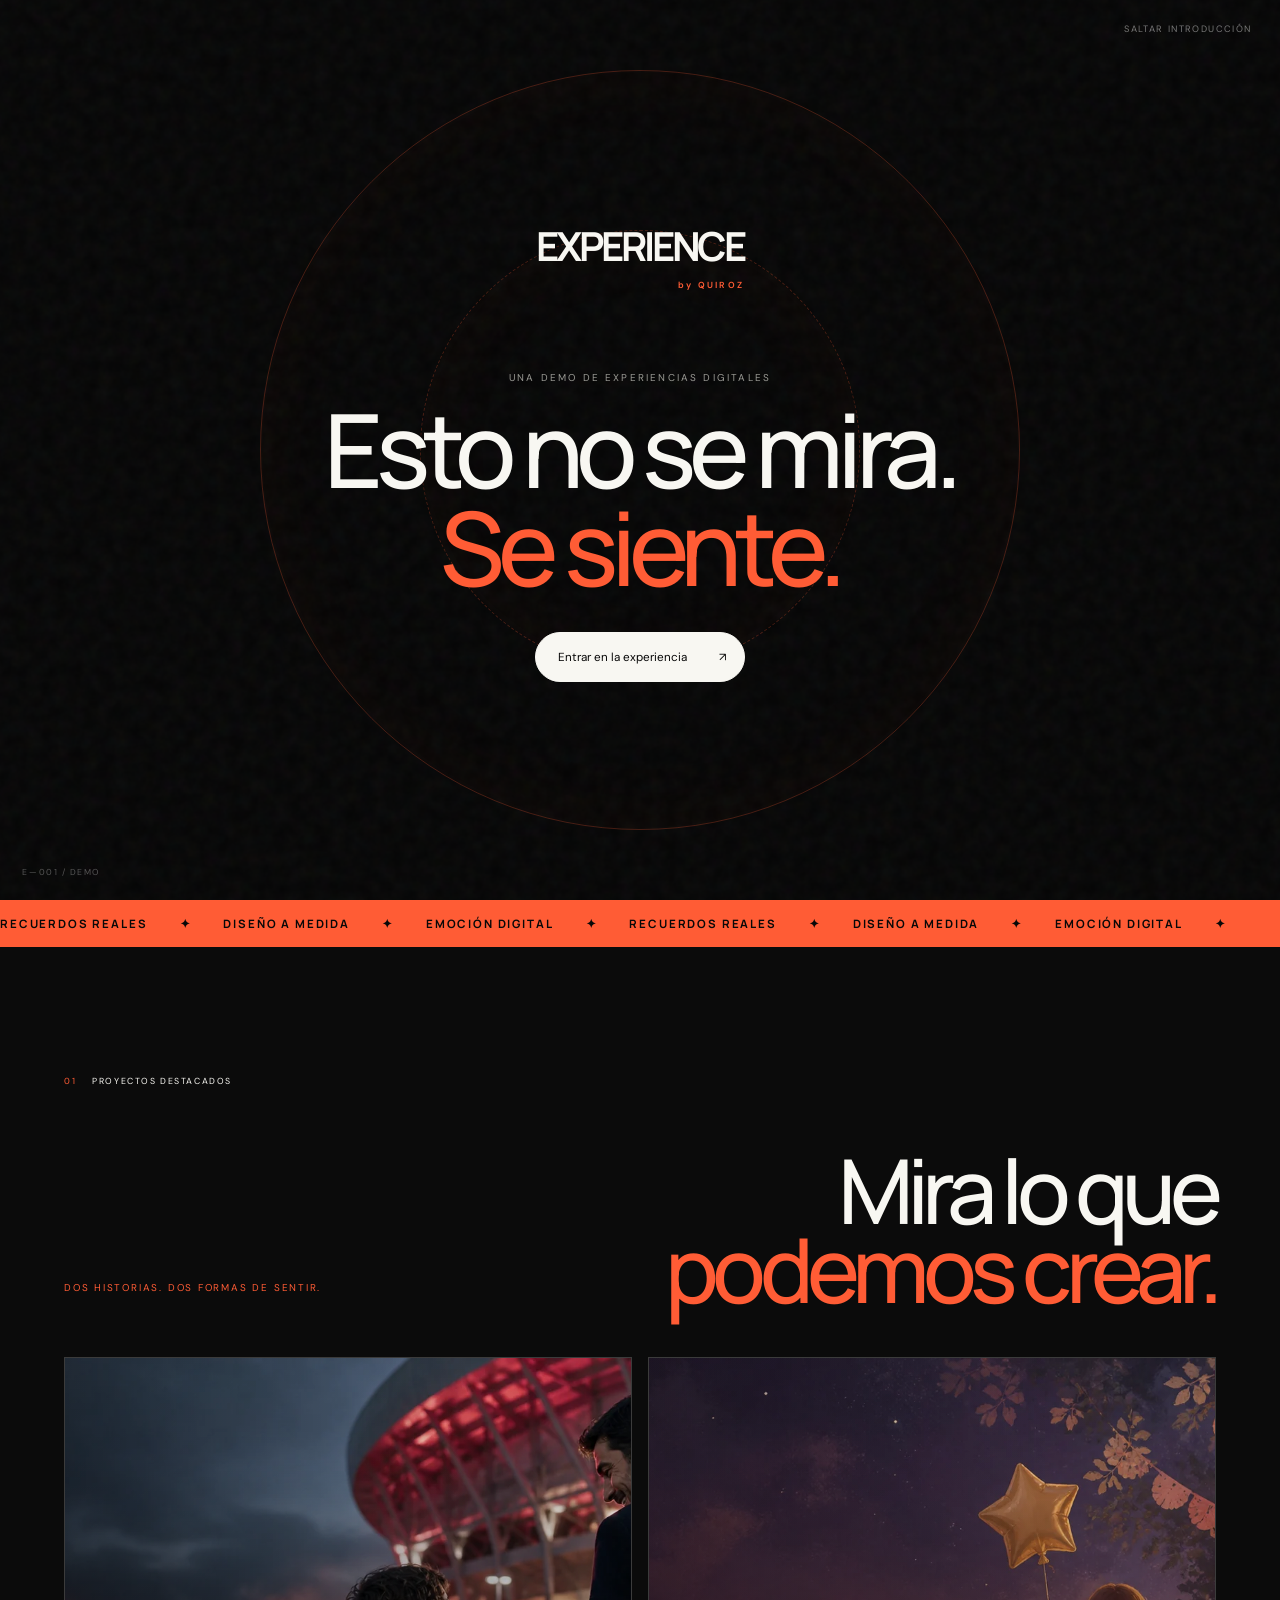
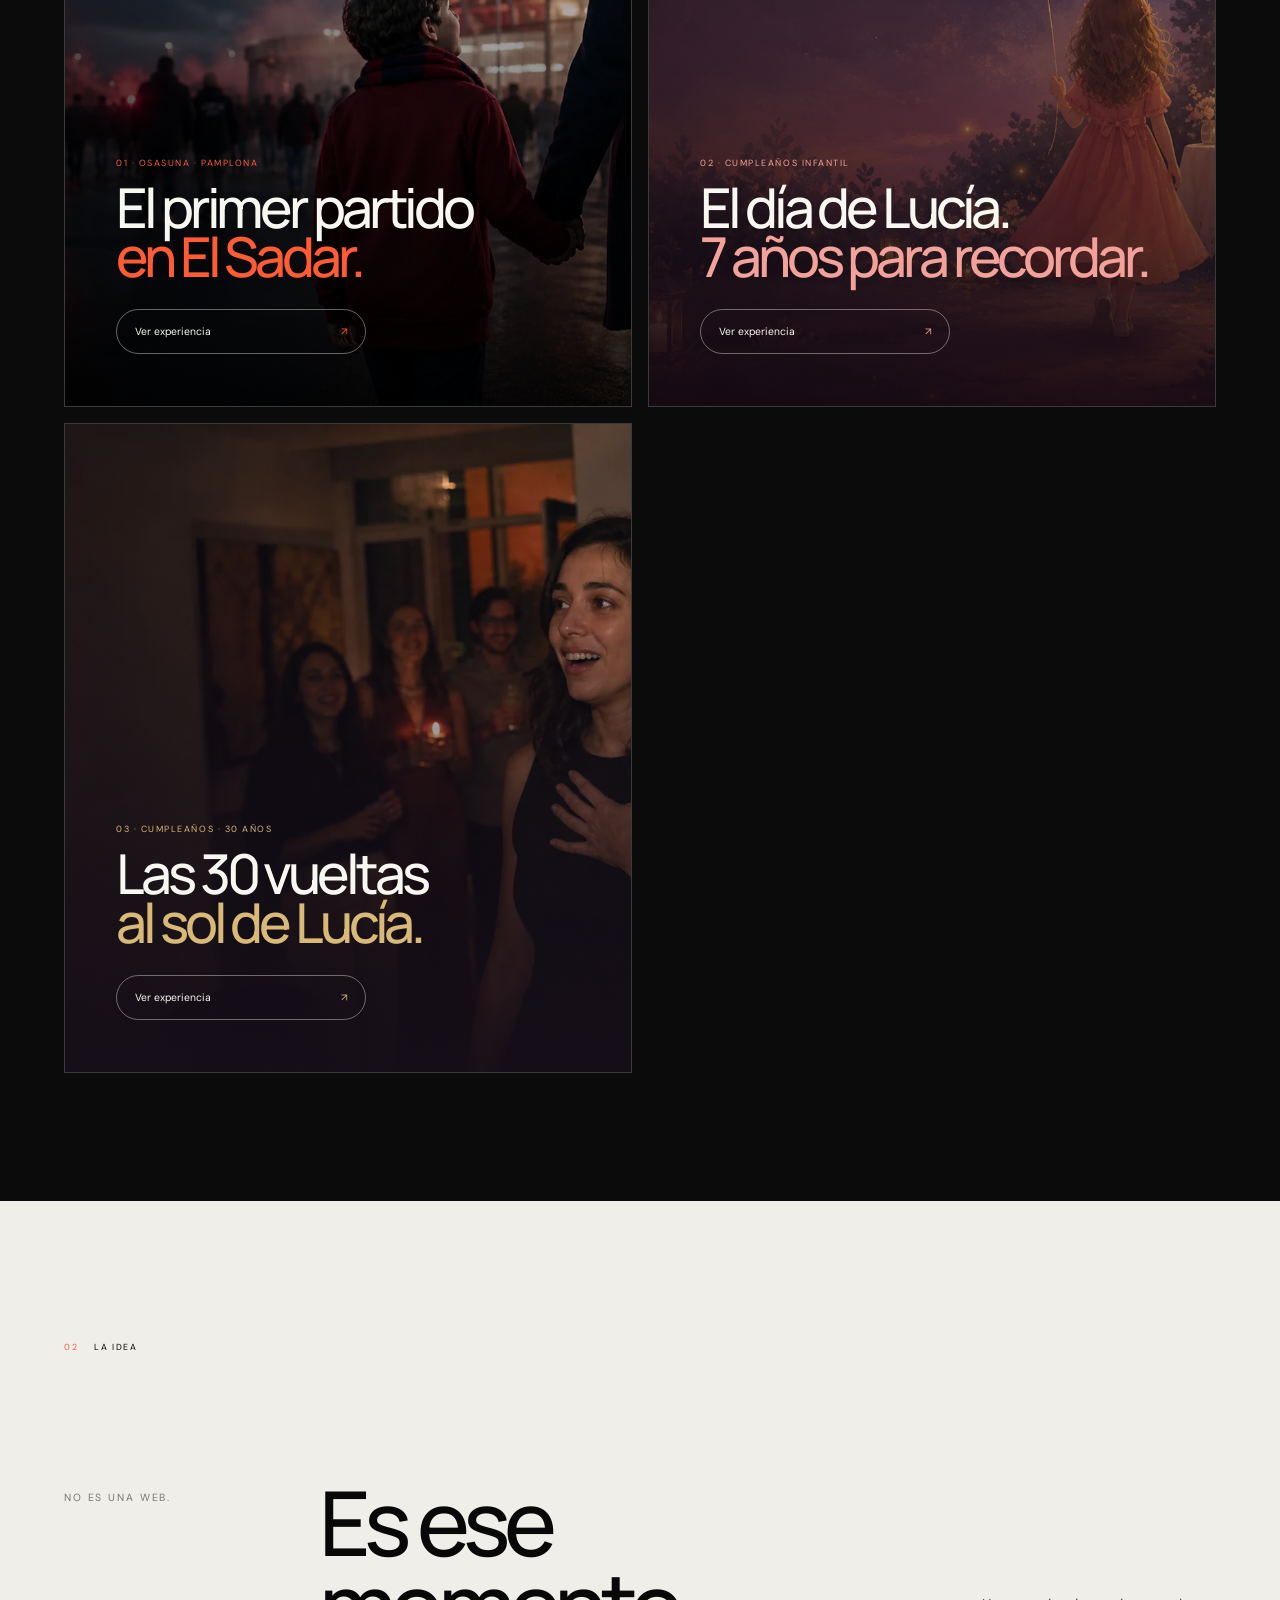
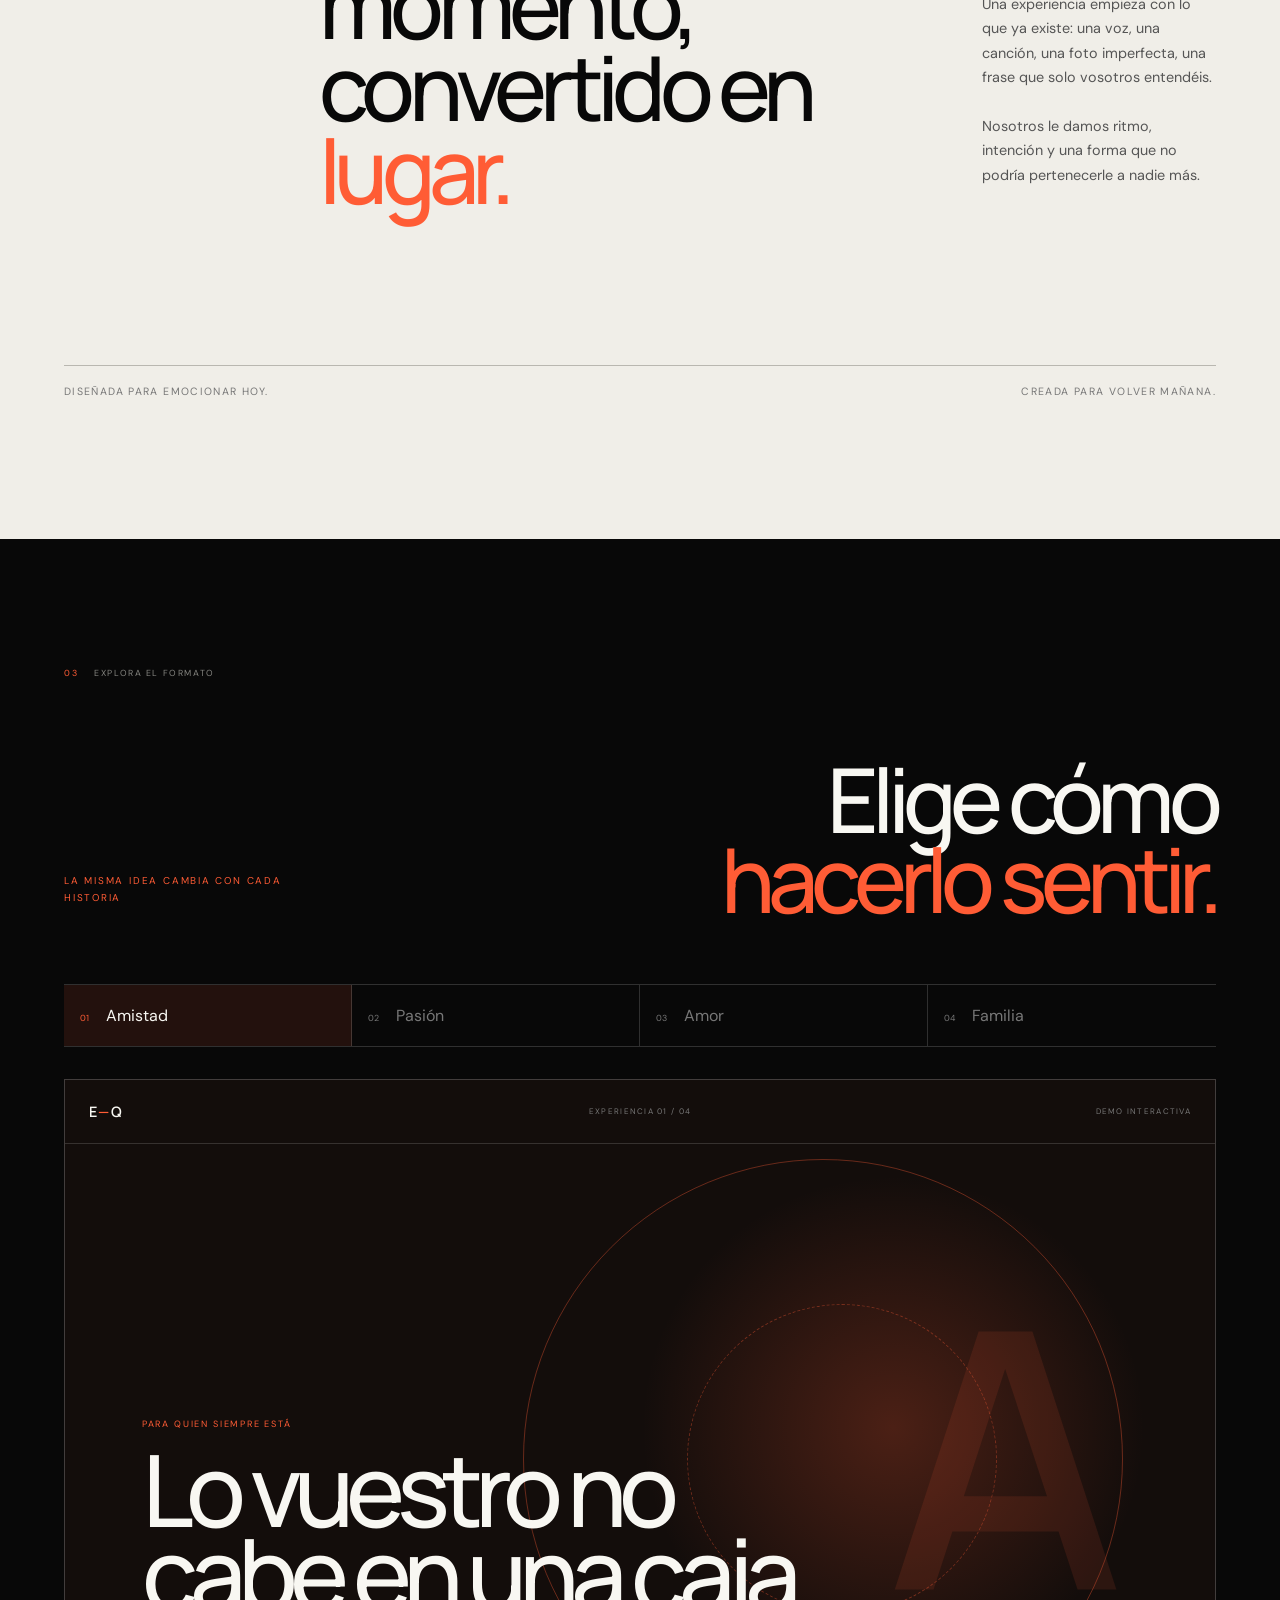
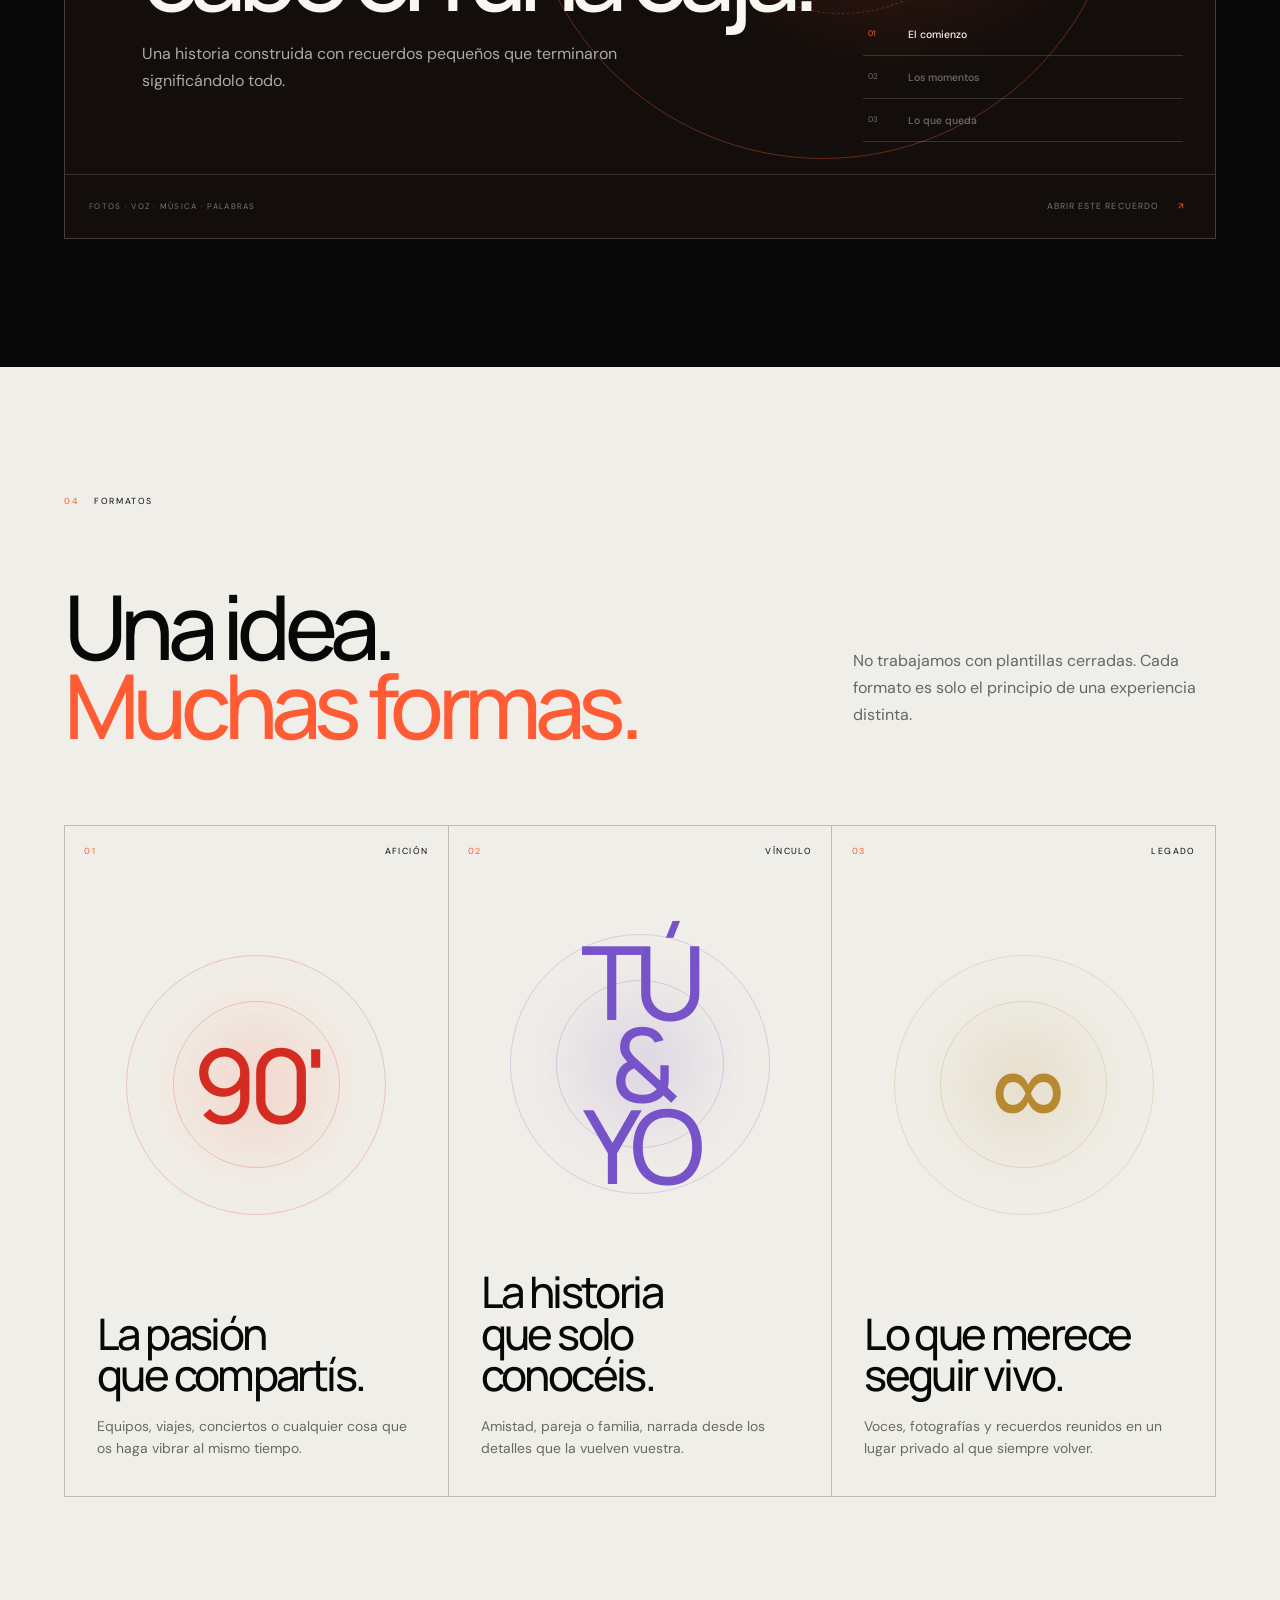
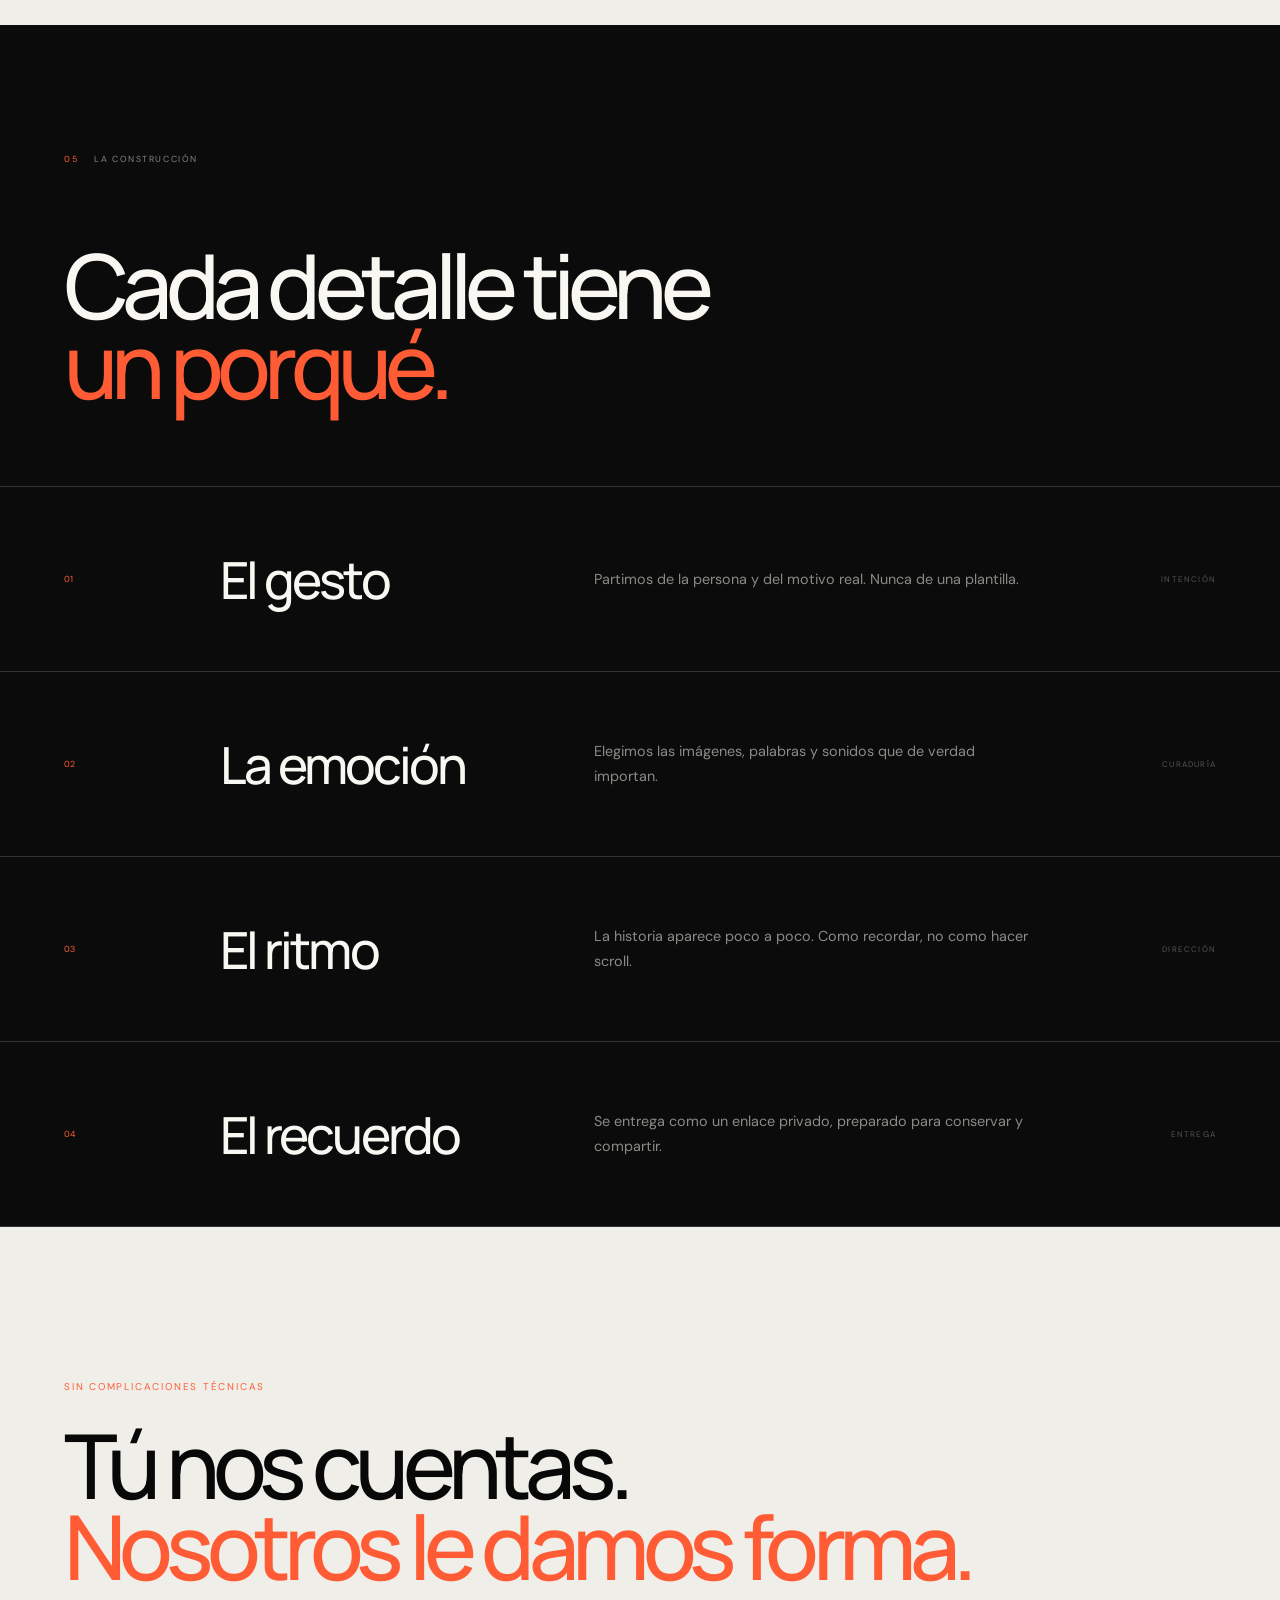
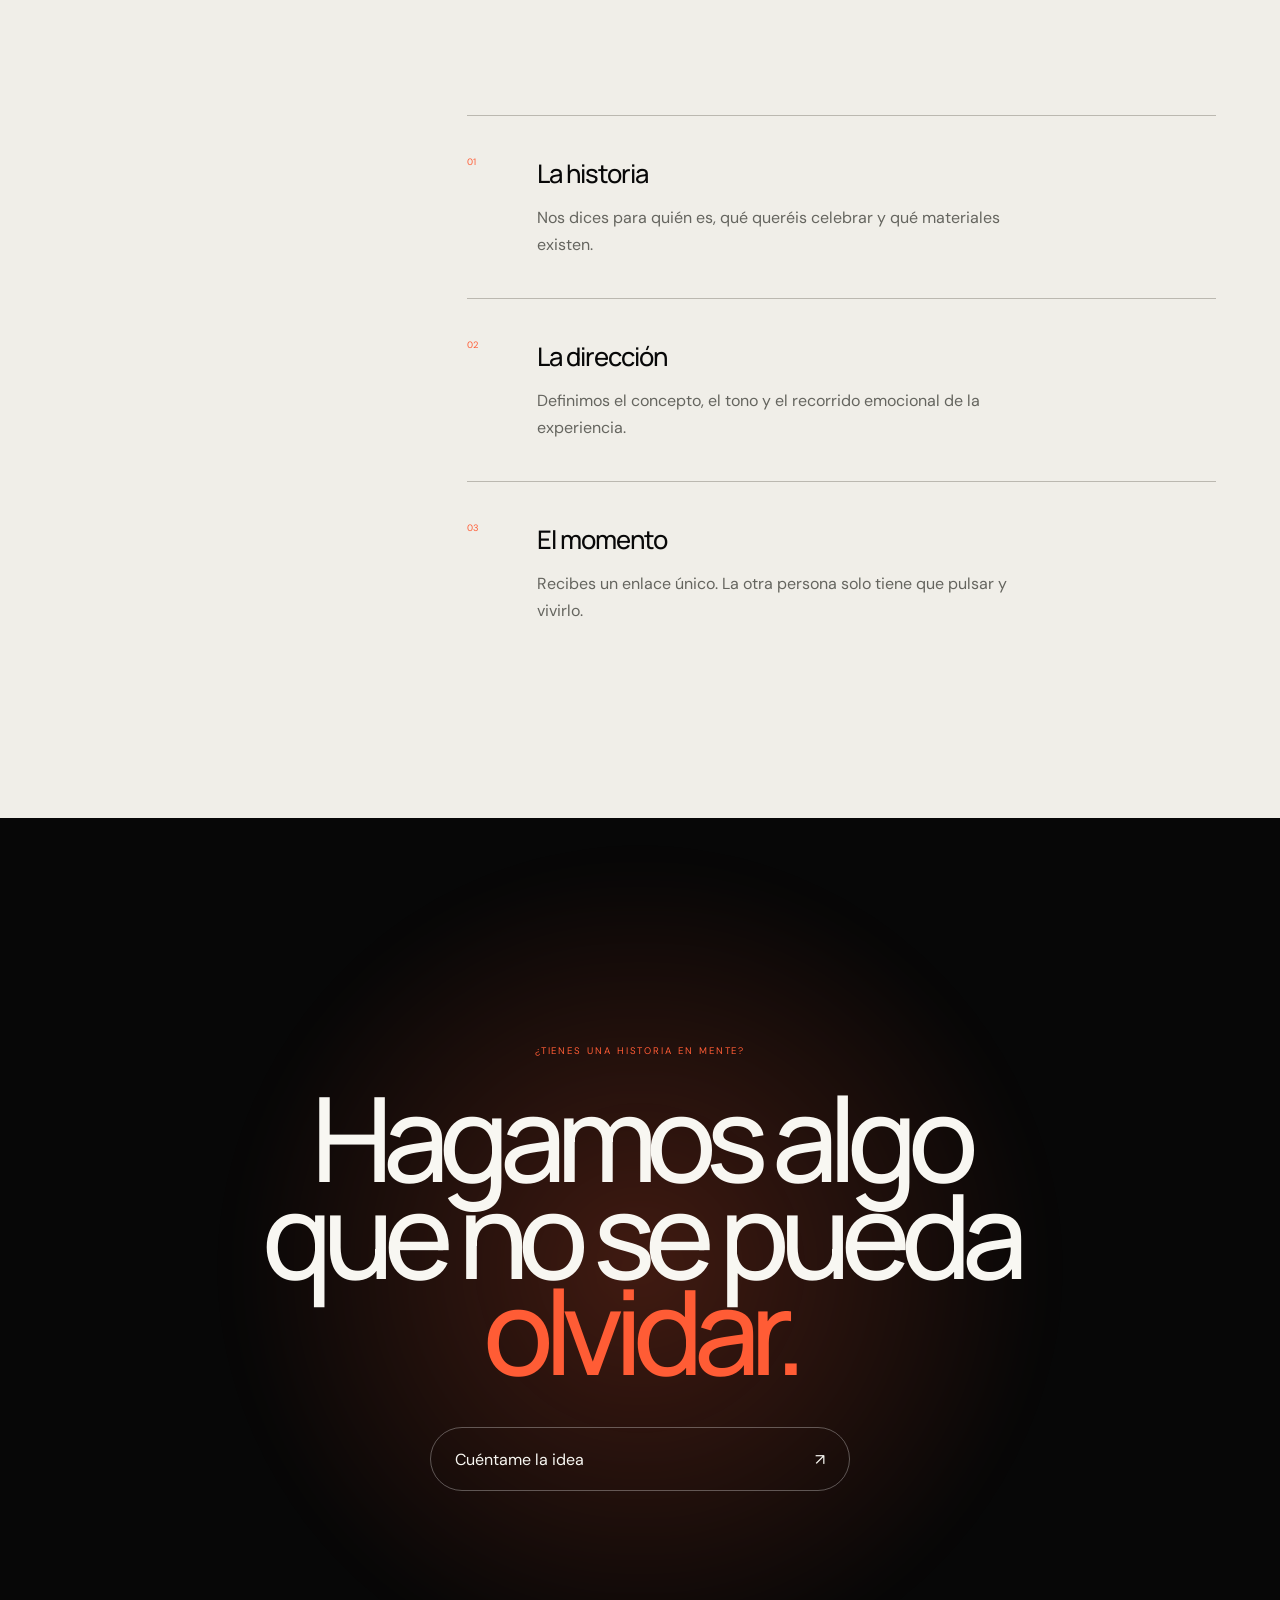
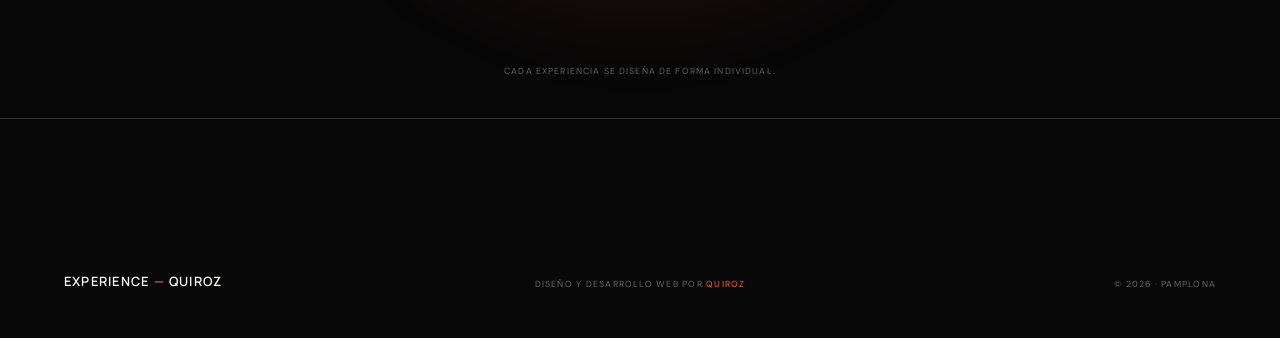
==== index.html @ 16eaaa27 "feat: destaca las experiencias de Osasuna y cumpleaños" ====
<!doctype html>
<html lang="es">
  <head>
    <meta charset="UTF-8" />
    <meta name="viewport" content="width=device-width, initial-scale=1.0" />
    <meta name="theme-color" content="#080808" />
    <meta
      name="description"
      content="EXPERIENCE by QUIROZ — experiencias digitales a medida para convertir recuerdos, vínculos y pasiones en algo que se vive."
    />
    <meta name="robots" content="noindex, nofollow" />
    <title>EXPERIENCE — QUIROZ</title>
    <link
      rel="icon"
      href="data:image/svg+xml,%3Csvg xmlns='http://www.w3.org/2000/svg' viewBox='0 0 64 64'%3E%3Crect width='64' height='64' rx='16' fill='%23080808'/%3E%3Cpath d='M17 18h31v8H26v7h18v8H26v7h22v8H17z' fill='%23ff5c35'/%3E%3C/svg%3E"
    />
    <link rel="stylesheet" href="./styles.css" />
  </head>
  <body class="intro-open">
    <a class="skip-link" href="#contenido">Saltar al contenido</a>

    <div class="intro" id="intro" aria-labelledby="intro-title">
      <div class="intro__noise" aria-hidden="true"></div>
      <div class="intro__orbit intro__orbit--one" aria-hidden="true"></div>
      <div class="intro__orbit intro__orbit--two" aria-hidden="true"></div>
      <div class="intro__content">
        <p class="wordmark" aria-label="Experience por Quiroz">
          <span>EXPERIENCE</span><small>by QUIROZ</small>
        </p>
        <p class="intro__eyebrow">Una demo de experiencias digitales</p>
        <h1 id="intro-title">Esto no se mira.<br /><em>Se siente.</em></h1>
        <button class="pill-button pill-button--light" id="enterExperience" type="button">
          <span>Entrar en la experiencia</span>
          <span aria-hidden="true">↗</span>
        </button>
      </div>
      <button class="intro__skip" id="skipIntro" type="button">Saltar introducción</button>
      <span class="intro__index" aria-hidden="true">E—001 / DEMO</span>
    </div>

    <header class="site-header" id="siteHeader">
      <a class="brand" href="#inicio" aria-label="EXPERIENCE — inicio">
        <span>EXPERIENCE</span><small>QUIROZ</small>
      </a>
      <nav class="desktop-nav" aria-label="Navegación principal">
        <a href="#proyectos">Proyectos</a>
        <a href="#concepto">La idea</a>
        <a href="#contacto">Contacto</a>
      </nav>
      <a class="header-cta" href="#contacto">Crear una experiencia <span aria-hidden="true">↗</span></a>
      <button class="menu-toggle" id="menuToggle" type="button" aria-expanded="false" aria-controls="mobileNav">
        <span></span><span></span><span class="sr-only">Abrir menú</span>
      </button>
      <nav class="mobile-nav" id="mobileNav" aria-label="Navegación móvil" hidden>
        <a href="#proyectos">Proyectos</a>
        <a href="#concepto">La idea</a>
        <a href="#formatos">Formatos</a>
        <a href="#contacto">Crear una experiencia</a>
      </nav>
    </header>

    <main id="contenido">
      <section class="hero" id="inicio" aria-labelledby="hero-title">
        <div class="hero__grain" aria-hidden="true"></div>
        <div class="hero__halo" aria-hidden="true"></div>
        <div class="hero__copy">
          <p class="kicker reveal">Experiencias digitales a medida · 2026</p>
          <h2 id="hero-title" class="reveal">
            Hay regalos<br />que se abren.<br /><em>Y otros que se viven.</em>
          </h2>
          <p class="hero__summary reveal">
            Convertimos fotos, palabras, música y momentos reales en un lugar digital creado para una sola persona.
          </p>
          <div class="hero__actions reveal">
            <a class="pill-button" href="#proyectos"><span>Ver proyectos</span><span aria-hidden="true">↓</span></a>
            <span class="hero__note">Una historia.<br />Una persona.<br />Una experiencia.</span>
          </div>
        </div>

        <div class="memory-object" aria-label="Representación abstracta de un recuerdo digital">
          <div class="memory-object__ring memory-object__ring--outer"></div>
          <div class="memory-object__ring memory-object__ring--middle"></div>
          <button class="memory-object__core" id="pulseButton" type="button" aria-pressed="false">
            <span class="memory-object__initial">E</span>
            <span class="memory-object__action">Activar latido</span>
          </button>
          <span class="memory-object__label memory-object__label--top">MEMORIA / 01</span>
          <span class="memory-object__label memory-object__label--bottom">HECHO PARA SENTIR</span>
        </div>

        <a class="scroll-cue" href="#proyectos"><span>Ver proyectos</span><i aria-hidden="true"></i></a>
      </section>

      <div class="ticker" aria-hidden="true">
        <div class="ticker__track">
          <span>RECUERDOS REALES</span><i>✦</i><span>DISEÑO A MEDIDA</span><i>✦</i><span>EMOCIÓN DIGITAL</span><i>✦</i>
          <span>RECUERDOS REALES</span><i>✦</i><span>DISEÑO A MEDIDA</span><i>✦</i><span>EMOCIÓN DIGITAL</span><i>✦</i>
        </div>
      </div>

      <section class="featured-projects" id="proyectos" aria-labelledby="featured-title">
        <div class="section-index reveal"><span>01</span><span>PROYECTOS DESTACADOS</span></div>
        <div class="featured-projects__heading">
          <p class="kicker reveal">Dos historias. Dos formas de sentir.</p>
          <h2 id="featured-title" class="reveal">Mira lo que<br /><em>podemos crear.</em></h2>
        </div>
        <div class="featured-projects__grid">
          <article class="featured-project featured-project--osasuna reveal">
            <img src="./assets/osasuna-demo/hero-stadium.webp" alt="Escena ficticia de una llegada a El Sadar" width="1717" height="916" loading="lazy" />
            <div class="featured-project__shade" aria-hidden="true"></div>
            <div class="featured-project__copy"><span>01 · OSASUNA · PAMPLONA</span><h3>El primer partido<br /><em>en El Sadar.</em></h3><a href="./experiencia-osasuna.html"><span>Ver experiencia</span><i aria-hidden="true">↗</i></a></div>
          </article>
          <article class="featured-project featured-project--birthday reveal">
            <img src="./assets/cumple-infantil/lucia-garden.webp" alt="Lucía, personaje ficticio, entrando en su celebración infantil" width="1600" height="900" loading="lazy" />
            <div class="featured-project__shade" aria-hidden="true"></div>
            <div class="featured-project__copy"><span>02 · CUMPLEAÑOS INFANTIL</span><h3>El día de Lucía.<br /><em>7 años para recordar.</em></h3><a href="./experiencia-cumpleanos-infantil.html"><span>Ver experiencia</span><i aria-hidden="true">↗</i></a></div>
          </article>
          <article class="featured-project featured-project--birthday-30 reveal">
            <img src="./assets/cumple-demo/hero-surprise.webp" alt="Lucía, personaje ficticio, descubriendo su fiesta sorpresa de 30 cumpleaños" width="1804" height="872" loading="lazy" />
            <div class="featured-project__shade" aria-hidden="true"></div>
            <div class="featured-project__copy"><span>03 · CUMPLEAÑOS · 30 AÑOS</span><h3>Las 30 vueltas<br /><em>al sol de Lucía.</em></h3><a href="./experiencia-cumpleanos.html"><span>Ver experiencia</span><i aria-hidden="true">↗</i></a></div>
          </article>
        </div>
      </section>

      <section class="manifesto" id="concepto" aria-labelledby="manifesto-title">
        <div class="section-index reveal"><span>02</span><span>LA IDEA</span></div>
        <div class="manifesto__content">
          <p class="manifesto__lead reveal">NO ES UNA WEB.</p>
          <h2 id="manifesto-title" class="reveal">Es ese momento,<br />convertido en <em>lugar.</em></h2>
          <div class="manifesto__aside reveal">
            <p>
              Una experiencia empieza con lo que ya existe: una voz, una canción, una foto imperfecta, una frase que solo vosotros entendéis.
            </p>
            <p>Nosotros le damos ritmo, intención y una forma que no podría pertenecerle a nadie más.</p>
          </div>
        </div>
        <div class="manifesto__statement reveal">
          <span>Diseñada para emocionar hoy.</span>
          <span>Creada para volver mañana.</span>
        </div>
      </section>

      <section class="demo-section" id="demo" aria-labelledby="demo-title">
        <div class="section-index section-index--light reveal"><span>03</span><span>EXPLORA EL FORMATO</span></div>
        <div class="demo-section__heading">
          <p class="kicker reveal">La misma idea cambia con cada historia</p>
          <h2 id="demo-title" class="reveal">Elige cómo<br /><em>hacerlo sentir.</em></h2>
        </div>

        <div class="experience-switcher reveal" role="group" aria-label="Elegir tipo de experiencia">
          <button class="switcher-button is-active" type="button" data-preset="amistad" aria-pressed="true">
            <span>01</span> Amistad
          </button>
          <button class="switcher-button" type="button" data-preset="pasion" aria-pressed="false">
            <span>02</span> Pasión
          </button>
          <button class="switcher-button" type="button" data-preset="amor" aria-pressed="false">
            <span>03</span> Amor
          </button>
          <button class="switcher-button" type="button" data-preset="familia" aria-pressed="false">
            <span>04</span> Familia
          </button>
        </div>

        <div class="experience-stage reveal" id="experienceStage" data-theme="amistad">
          <div class="experience-stage__chrome">
            <span class="stage-logo">E<span>—</span>Q</span>
            <span id="stageCounter">EXPERIENCIA 01 / 04</span>
            <span>DEMO INTERACTIVA</span>
          </div>
          <div class="experience-stage__visual">
            <div class="stage-orbit stage-orbit--one" aria-hidden="true"></div>
            <div class="stage-orbit stage-orbit--two" aria-hidden="true"></div>
            <div class="stage-symbol" id="stageSymbol" aria-hidden="true">A</div>
            <div class="stage-copy">
              <span id="stageEyebrow">PARA QUIEN SIEMPRE ESTÁ</span>
              <h3 id="stageTitle">Lo vuestro no<br />cabe en una caja.</h3>
              <p id="stageText">Una historia construida con recuerdos pequeños que terminaron significándolo todo.</p>
            </div>
            <div class="stage-chapters" aria-label="Capítulos de la experiencia de ejemplo">
              <button type="button" class="chapter-button is-active" data-chapter="0" aria-pressed="true">
                <span>01</span><b id="chapterOne">El comienzo</b>
              </button>
              <button type="button" class="chapter-button" data-chapter="1" aria-pressed="false">
                <span>02</span><b id="chapterTwo">Los momentos</b>
              </button>
              <button type="button" class="chapter-button" data-chapter="2" aria-pressed="false">
                <span>03</span><b id="chapterThree">Lo que queda</b>
              </button>
            </div>
          </div>
          <div class="experience-stage__footer">
            <span>FOTOS · VOZ · MÚSICA · PALABRAS</span>
            <button id="openMemory" type="button"><span id="memoryAction">Abrir este recuerdo</span> <i aria-hidden="true">↗</i></button>
          </div>
        </div>

      </section>

      <section class="formats" id="formatos" aria-labelledby="formats-title">
        <div class="section-index reveal"><span>04</span><span>FORMATOS</span></div>
        <div class="formats__heading">
          <h2 id="formats-title" class="reveal">Una idea.<br /><em>Muchas formas.</em></h2>
          <p class="reveal">No trabajamos con plantillas cerradas. Cada formato es solo el principio de una experiencia distinta.</p>
        </div>

        <div class="format-grid">
          <article class="format-card format-card--sport reveal">
            <div class="format-card__top"><span>01</span><span>AFICIÓN</span></div>
            <div class="format-card__art" aria-hidden="true"><b>90'</b><i></i></div>
            <div class="format-card__copy">
              <h3>La pasión<br />que compartís.</h3>
              <p>Equipos, viajes, conciertos o cualquier cosa que os haga vibrar al mismo tiempo.</p>
            </div>
          </article>

          <article class="format-card format-card--bond reveal">
            <div class="format-card__top"><span>02</span><span>VÍNCULO</span></div>
            <div class="format-card__art" aria-hidden="true"><b>TÚ<br />&amp;<br />YO</b><i></i></div>
            <div class="format-card__copy">
              <h3>La historia<br />que solo conocéis.</h3>
              <p>Amistad, pareja o familia, narrada desde los detalles que la vuelven vuestra.</p>
            </div>
          </article>

          <article class="format-card format-card--legacy reveal">
            <div class="format-card__top"><span>03</span><span>LEGADO</span></div>
            <div class="format-card__art" aria-hidden="true"><b>∞</b><i></i></div>
            <div class="format-card__copy">
              <h3>Lo que merece<br />seguir vivo.</h3>
              <p>Voces, fotografías y recuerdos reunidos en un lugar privado al que siempre volver.</p>
            </div>
          </article>
        </div>
      </section>

      <section class="ingredients" aria-labelledby="ingredients-title">
        <div class="ingredients__intro">
          <div class="section-index section-index--light reveal"><span>05</span><span>LA CONSTRUCCIÓN</span></div>
          <h2 id="ingredients-title" class="reveal">Cada detalle tiene<br /><em>un porqué.</em></h2>
        </div>
        <div class="ingredient-list">
          <article class="ingredient reveal">
            <span>01</span><h3>El gesto</h3><p>Partimos de la persona y del motivo real. Nunca de una plantilla.</p><i>INTENCIÓN</i>
          </article>
          <article class="ingredient reveal">
            <span>02</span><h3>La emoción</h3><p>Elegimos las imágenes, palabras y sonidos que de verdad importan.</p><i>CURADURÍA</i>
          </article>
          <article class="ingredient reveal">
            <span>03</span><h3>El ritmo</h3><p>La historia aparece poco a poco. Como recordar, no como hacer scroll.</p><i>DIRECCIÓN</i>
          </article>
          <article class="ingredient reveal">
            <span>04</span><h3>El recuerdo</h3><p>Se entrega como un enlace privado, preparado para conservar y compartir.</p><i>ENTREGA</i>
          </article>
        </div>
      </section>

      <section class="process" aria-labelledby="process-title">
        <p class="kicker reveal">Sin complicaciones técnicas</p>
        <h2 id="process-title" class="reveal">Tú nos cuentas.<br /><em>Nosotros le damos forma.</em></h2>
        <ol class="process__steps">
          <li class="reveal"><span>01</span><div><h3>La historia</h3><p>Nos dices para quién es, qué queréis celebrar y qué materiales existen.</p></div></li>
          <li class="reveal"><span>02</span><div><h3>La dirección</h3><p>Definimos el concepto, el tono y el recorrido emocional de la experiencia.</p></div></li>
          <li class="reveal"><span>03</span><div><h3>El momento</h3><p>Recibes un enlace único. La otra persona solo tiene que pulsar y vivirlo.</p></div></li>
        </ol>
      </section>

      <section class="closing" id="contacto" aria-labelledby="closing-title">
        <div class="closing__light" aria-hidden="true"></div>
        <span class="closing__label reveal">¿TIENES UNA HISTORIA EN MENTE?</span>
        <h2 id="closing-title" class="reveal">Hagamos algo<br />que no se pueda<br /><em>olvidar.</em></h2>
        <a
          class="closing__cta reveal"
          href="https://www.instagram.com/bryans_quiroz/"
          target="_blank"
          rel="noreferrer"
        >
          <span>Cuéntame la idea</span><i aria-hidden="true">↗</i>
        </a>
        <p class="closing__footnote">Cada experiencia se diseña de forma individual.</p>
      </section>
    </main>

    <footer class="site-footer">
      <a class="footer-brand" href="#inicio">EXPERIENCE <span>—</span> QUIROZ</a>
      <p>
        Diseño y desarrollo web por
        <a href="https://www.instagram.com/bryans_quiroz/" target="_blank" rel="noreferrer">QUIROZ</a>
      </p>
      <span>© <span id="year">2026</span> · PAMPLONA</span>
    </footer>

    <div class="memory-modal" id="memoryModal" role="dialog" aria-modal="true" aria-labelledby="memoryModalTitle" hidden>
      <button class="memory-modal__close" id="closeMemory" type="button" aria-label="Cerrar recuerdo">×</button>
      <div class="memory-modal__content">
        <span>UN INSTANTE DE LA EXPERIENCIA</span>
        <p id="memoryModalSymbol" aria-hidden="true">A</p>
        <h2 id="memoryModalTitle">Aquí empieza<br />vuestro recuerdo.</h2>
        <p id="memoryModalText">Las historias importantes no necesitan ser perfectas. Solo necesitan ser verdad.</p>
        <button type="button" id="finishMemory">Volver a la demo</button>
      </div>
    </div>

    <script src="./app.js" defer></script>
  </body>
</html>
---- styles.css ----
@import url('https://fonts.googleapis.com/css2?family=DM+Sans:wght@400;500;600&family=Manrope:wght@400;500;600;700&display=swap');

:root {
  --ink: #080808;
  --ink-soft: #11110f;
  --paper: #f0eee8;
  --white: #f8f7f2;
  --muted: #9b9b95;
  --line: rgba(255, 255, 255, 0.16);
  --accent: #ff5c35;
  --accent-rgb: 255, 92, 53;
  --stage-ink: #130d0b;
  --display: 'Manrope', 'Arial Narrow', Arial, sans-serif;
  --body: 'DM Sans', Arial, sans-serif;
  --header-height: 76px;
}

* { box-sizing: border-box; }
html { scroll-behavior: smooth; background: var(--ink); }
body {
  margin: 0;
  background: var(--ink);
  color: var(--white);
  font-family: var(--body);
  overflow-x: hidden;
  -webkit-font-smoothing: antialiased;
}
body.intro-open, body.menu-open, body.modal-open { overflow: hidden; }
button, a { font: inherit; }
button { color: inherit; }
a { color: inherit; }
img, svg { display: block; max-width: 100%; }
::selection { background: var(--accent); color: #080808; }

.sr-only {
  position: absolute;
  width: 1px;
  height: 1px;
  padding: 0;
  margin: -1px;
  overflow: hidden;
  clip: rect(0, 0, 0, 0);
  white-space: nowrap;
  border: 0;
}
.skip-link {
  position: fixed;
  z-index: 1000;
  left: 1rem;
  top: -5rem;
  padding: 0.8rem 1rem;
  background: var(--white);
  color: var(--ink);
  text-decoration: none;
}
.skip-link:focus { top: 1rem; }

.intro {
  position: fixed;
  z-index: 500;
  inset: 0;
  display: grid;
  place-items: center;
  overflow: hidden;
  background: #050505;
  transition: opacity 0.8s ease, visibility 0.8s ease;
}
.intro[hidden] { display: none; }
.intro.is-leaving { opacity: 0; visibility: hidden; }
.intro__noise, .hero__grain {
  position: absolute;
  inset: -80%;
  pointer-events: none;
  opacity: 0.055;
  background-image: url("data:image/svg+xml,%3Csvg viewBox='0 0 180 180' xmlns='http://www.w3.org/2000/svg'%3E%3Cfilter id='n'%3E%3CfeTurbulence type='fractalNoise' baseFrequency='.9' numOctaves='3' stitchTiles='stitch'/%3E%3C/filter%3E%3Crect width='100%25' height='100%25' filter='url(%23n)' opacity='.9'/%3E%3C/svg%3E");
  animation: grain 0.22s steps(2) infinite;
}
.intro__orbit {
  position: absolute;
  width: min(82vw, 760px);
  aspect-ratio: 1;
  border-radius: 50%;
  border: 1px solid rgba(var(--accent-rgb), 0.25);
  box-shadow: inset 0 0 90px rgba(var(--accent-rgb), 0.04);
}
.intro__orbit--one { animation: introOrbit 9s linear infinite; }
.intro__orbit--two { width: min(48vw, 440px); border-style: dashed; animation: introOrbit 14s linear reverse infinite; }
.intro__content { position: relative; z-index: 2; width: min(88%, 900px); text-align: center; }
.wordmark { margin: 0 0 clamp(4rem, 9vh, 7rem); display: inline-flex; flex-direction: column; align-items: flex-end; line-height: 0.85; }
.wordmark span { font: 700 clamp(1.5rem, 4vw, 2.5rem) var(--display); letter-spacing: -0.08em; }
.wordmark small { margin-top: 0.55rem; color: var(--accent); font-size: 0.55rem; font-weight: 600; letter-spacing: 0.25em; }
.intro__eyebrow { margin: 0 0 1rem; color: var(--muted); font-size: 0.62rem; letter-spacing: 0.22em; text-transform: uppercase; }
.intro h1 { margin: 0 0 2.2rem; font: 500 clamp(2.8rem, 8vw, 7.5rem)/0.96 var(--display); letter-spacing: -0.07em; }
.intro h1 em { color: var(--accent); font-style: normal; }
.intro__skip { position: absolute; top: 1.4rem; right: 1.4rem; border: 0; background: transparent; color: #777; font-size: 0.58rem; letter-spacing: 0.15em; text-transform: uppercase; cursor: pointer; }
.intro__index { position: absolute; left: 1.4rem; bottom: 1.4rem; color: #555; font-size: 0.54rem; letter-spacing: 0.18em; }

.pill-button {
  display: inline-flex;
  min-width: 210px;
  align-items: center;
  justify-content: space-between;
  gap: 2rem;
  padding: 1rem 1.15rem 1rem 1.4rem;
  border: 1px solid var(--line);
  border-radius: 999px;
  background: rgba(255, 255, 255, 0.04);
  color: var(--white);
  font-size: 0.73rem;
  text-decoration: none;
  cursor: pointer;
  backdrop-filter: blur(12px);
  transition: border-color 0.3s ease, background 0.3s ease, transform 0.3s ease;
}
.pill-button:hover { transform: translateY(-3px); border-color: var(--accent); background: rgba(var(--accent-rgb), 0.09); }
.pill-button--light { background: var(--white); color: var(--ink); border-color: var(--white); }
.pill-button--light:hover { background: var(--accent); border-color: var(--accent); }

.site-header {
  position: fixed;
  z-index: 100;
  top: 0;
  left: 0;
  right: 0;
  height: var(--header-height);
  display: grid;
  grid-template-columns: 1fr auto 1fr;
  align-items: center;
  padding: 0 4vw;
  border-bottom: 1px solid transparent;
  transition: background 0.4s ease, border-color 0.4s ease, transform 0.4s ease;
}
.site-header.is-scrolled { background: rgba(8, 8, 8, 0.76); border-color: var(--line); backdrop-filter: blur(18px); }
.brand { justify-self: start; display: flex; align-items: flex-end; gap: 0.5rem; text-decoration: none; }
.brand span { font: 700 1rem var(--display); letter-spacing: -0.06em; }
.brand small { color: var(--accent); font-size: 0.45rem; letter-spacing: 0.18em; }
.desktop-nav { display: flex; gap: 2.4rem; }
.desktop-nav a, .header-cta { position: relative; font-size: 0.66rem; text-decoration: none; }
.desktop-nav a { color: #bababa; }
.desktop-nav a::after { content: ''; position: absolute; left: 0; right: 100%; bottom: -0.45rem; height: 1px; background: var(--accent); transition: right 0.25s; }
.desktop-nav a:hover::after { right: 0; }
.header-cta { justify-self: end; display: flex; gap: 1.5rem; }
.header-cta span { color: var(--accent); }
.menu-toggle, .mobile-nav { display: none; }

.hero {
  position: relative;
  min-height: 100svh;
  display: grid;
  grid-template-columns: minmax(0, 1.1fr) minmax(360px, 0.9fr);
  align-items: center;
  padding: calc(var(--header-height) + 5rem) 5vw 5rem;
  overflow: hidden;
  background:
    radial-gradient(circle at 80% 50%, rgba(var(--accent-rgb), 0.12), transparent 27%),
    linear-gradient(145deg, #080808 40%, #11100f 100%);
}
.hero__grain { inset: -50%; }
.hero__halo { position: absolute; width: 55vw; height: 55vw; right: -23vw; top: -20vw; border: 1px solid rgba(255,255,255,.06); border-radius: 50%; }
.hero__copy { position: relative; z-index: 2; padding-top: 3vh; }
.kicker { margin: 0 0 2rem; color: var(--accent); font-size: 0.62rem; letter-spacing: 0.18em; text-transform: uppercase; }
.hero h2 { max-width: 970px; margin: 0; font: 500 clamp(3.7rem, 7.3vw, 8.4rem)/0.86 var(--display); letter-spacing: -0.075em; }
.hero h2 em, .manifesto h2 em, .demo-section h2 em, .formats h2 em, .ingredients h2 em, .process h2 em, .closing h2 em { color: var(--accent); font-style: normal; }
.hero__summary { max-width: 520px; margin: 2.5rem 0 0; color: #b8b8b3; font-size: clamp(0.95rem, 1.25vw, 1.15rem); line-height: 1.7; }
.hero__actions { display: flex; align-items: center; gap: 2.5rem; margin-top: 3rem; }
.hero__note { color: #777; font-size: 0.57rem; line-height: 1.6; letter-spacing: 0.12em; text-transform: uppercase; }
.memory-object { position: relative; justify-self: end; width: min(38vw, 520px); aspect-ratio: 1; display: grid; place-items: center; }
.memory-object::before { content: ''; position: absolute; width: 60%; aspect-ratio: 1; border-radius: 50%; background: rgba(var(--accent-rgb), .08); filter: blur(45px); animation: breathe 5s ease-in-out infinite; }
.memory-object__ring { position: absolute; border: 1px solid rgba(255,255,255,.14); border-radius: 50%; }
.memory-object__ring--outer { inset: 0; border-style: dashed; animation: orbit 30s linear infinite; }
.memory-object__ring--middle { inset: 16%; border-color: rgba(var(--accent-rgb), .45); animation: orbit 20s linear reverse infinite; }
.memory-object__core { position: relative; width: 45%; aspect-ratio: 1; display: grid; place-items: center; border: 1px solid rgba(255,255,255,.24); border-radius: 50%; background: radial-gradient(circle at 35% 28%, rgba(255,255,255,.14), rgba(var(--accent-rgb),.28) 32%, #080808 76%); box-shadow: 0 0 90px rgba(var(--accent-rgb), .22); cursor: pointer; transition: transform .4s ease, box-shadow .4s ease; }
.memory-object__core:hover { transform: scale(1.04); box-shadow: 0 0 120px rgba(var(--accent-rgb), .38); }
.memory-object__core.is-playing { animation: heartbeat 1.25s ease infinite; }
.memory-object__initial { font: 500 clamp(4rem, 8vw, 7rem)/1 var(--display); letter-spacing: -.1em; }
.memory-object__action { position: absolute; bottom: 13%; font-size: .5rem; letter-spacing: .15em; text-transform: uppercase; }
.memory-object__label { position: absolute; color: #6c6c68; font-size: .48rem; letter-spacing: .18em; }
.memory-object__label--top { top: 10%; right: 4%; }
.memory-object__label--bottom { left: 2%; bottom: 16%; }
.scroll-cue { position: absolute; left: 5vw; bottom: 2rem; display: flex; align-items: center; gap: 1rem; color: #777; font-size: .55rem; letter-spacing: .18em; text-decoration: none; text-transform: uppercase; }
.scroll-cue i { display: block; width: 52px; height: 1px; background: linear-gradient(90deg,var(--accent),transparent); }

.ticker { overflow: hidden; padding: 1rem 0; background: var(--accent); color: var(--ink); }
.ticker__track { width: max-content; display: flex; align-items: center; gap: 2rem; animation: ticker 22s linear infinite; font: 700 .72rem var(--display); letter-spacing: .16em; }
.ticker__track i { font-style: normal; }

.manifesto { position: relative; padding: clamp(6rem, 11vw, 11rem) 5vw; background: var(--paper); color: var(--ink); }
.section-index { display: flex; gap: 1rem; font-size: .55rem; letter-spacing: .18em; }
.section-index span:first-child { color: var(--accent); }
.section-index--light { color: #858580; }
.manifesto__content { margin-top: clamp(5rem, 10vw, 10rem); display: grid; grid-template-columns: 1fr 3fr 1.15fr; align-items: end; gap: 4vw; }
.manifesto__lead { align-self: start; margin: .6rem 0 0; color: #777; font-size: .65rem; letter-spacing: .18em; }
.manifesto h2 { margin: 0; font: 500 clamp(3.5rem, 7vw, 7.4rem)/.92 var(--display); letter-spacing: -.075em; }
.manifesto__aside { padding-bottom: .6rem; color: #555; font-size: .9rem; line-height: 1.7; }
.manifesto__aside p + p { margin-top: 1.5rem; }
.manifesto__statement { margin-top: clamp(7rem, 12vw, 13rem); padding-top: 1.2rem; border-top: 1px solid #b9b7b0; display: flex; justify-content: space-between; color: #777; font-size: .66rem; letter-spacing: .13em; text-transform: uppercase; }

.demo-section { padding: clamp(6rem, 10vw, 10rem) 5vw; background: var(--ink); }
.demo-section__heading { margin: 5rem 0 4rem; display: flex; align-items: end; justify-content: space-between; gap: 3rem; }
.demo-section__heading .kicker { margin: 0 0 .8rem; max-width: 230px; line-height: 1.7; }
.demo-section h2 { margin: 0; font: 500 clamp(3.6rem, 7vw, 7.8rem)/.9 var(--display); letter-spacing: -.075em; text-align: right; }
.experience-switcher { display: grid; grid-template-columns: repeat(4, 1fr); border-top: 1px solid var(--line); border-bottom: 1px solid var(--line); margin-bottom: 2rem; }
.switcher-button { padding: 1.25rem 1rem; border: 0; border-right: 1px solid var(--line); background: transparent; color: #777; cursor: pointer; text-align: left; transition: color .25s, background .25s; }
.switcher-button:last-child { border-right: 0; }
.switcher-button span { margin-right: .8rem; font-size: .55rem; }
.switcher-button:hover, .switcher-button.is-active { color: var(--white); background: rgba(var(--accent-rgb), .11); }
.switcher-button.is-active span { color: var(--accent); }
.experience-stage { --local-accent: var(--accent); overflow: hidden; min-height: 760px; border: 1px solid rgba(255,255,255,.2); background: var(--stage-ink); transition: background .6s ease; }
.experience-stage__chrome, .experience-stage__footer { display: grid; grid-template-columns: repeat(3, 1fr); align-items: center; min-height: 64px; padding: 0 1.5rem; font-size: .5rem; letter-spacing: .16em; color: #777; }
.experience-stage__chrome { border-bottom: 1px solid rgba(255,255,255,.15); }
.experience-stage__chrome span:nth-child(2) { text-align: center; }
.experience-stage__chrome span:last-child { text-align: right; }
.stage-logo { color: var(--white); font: 600 .9rem var(--display); }
.stage-logo span { color: var(--accent); }
.experience-stage__visual { position: relative; min-height: 630px; display: flex; flex-direction: column; justify-content: flex-end; padding: 5rem clamp(1.5rem, 6vw, 6rem); overflow: hidden; background: radial-gradient(circle at 72% 45%, rgba(var(--accent-rgb),.24), transparent 28%); }
.stage-orbit { position: absolute; right: 8%; top: 50%; width: min(48vw, 600px); aspect-ratio: 1; border: 1px solid rgba(var(--accent-rgb),.36); border-radius: 50%; transform: translateY(-50%); transition: border-color .5s; }
.stage-orbit--one { animation: orbit 30s linear infinite; }
.stage-orbit--two { right: 19%; width: min(25vw, 310px); border-style: dashed; animation: orbit 20s linear reverse infinite; }
.stage-symbol { position: absolute; right: 12%; top: 49%; transform: translateY(-50%); font: 600 clamp(12rem, 28vw, 30rem)/.7 var(--display); letter-spacing: -.13em; color: rgba(var(--accent-rgb), .11); user-select: none; transition: color .6s, opacity .3s, transform .5s; }
.stage-copy { position: relative; z-index: 2; max-width: 790px; }
.stage-copy > span { color: var(--accent); font-size: .57rem; letter-spacing: .2em; }
.stage-copy h3 { margin: 1rem 0 1.5rem; font: 500 clamp(3.5rem, 7.8vw, 8.4rem)/.84 var(--display); letter-spacing: -.08em; }
.stage-copy p { max-width: 490px; margin: 0; color: #aaa; line-height: 1.7; }
.stage-chapters { position: absolute; z-index: 3; right: 2rem; bottom: 2rem; width: min(28%, 320px); }
.chapter-button { width: 100%; display: grid; grid-template-columns: 2rem 1fr; gap: .5rem; padding: .9rem .3rem; border: 0; border-bottom: 1px solid rgba(255,255,255,.15); background: transparent; color: #6f6f6a; text-align: left; cursor: pointer; }
.chapter-button span { font-size: .5rem; }
.chapter-button b { font-size: .65rem; font-weight: 500; }
.chapter-button.is-active { color: var(--white); }
.chapter-button.is-active span { color: var(--accent); }
.experience-stage__footer { border-top: 1px solid rgba(255,255,255,.15); }
.experience-stage__footer button { grid-column: 3; justify-self: end; border: 0; background: transparent; cursor: pointer; text-transform: uppercase; font-size: .55rem; letter-spacing: .12em; }
.experience-stage__footer button i { margin-left: 1rem; color: var(--accent); font-style: normal; }
.example-teaser { position: relative; min-height: min(68vw, 820px); margin-top: 2rem; display: flex; align-items: flex-end; overflow: hidden; border: 1px solid var(--line); background: #111; }
.example-teaser > img { position: absolute; inset: 0; width: 100%; height: 100%; object-fit: cover; object-position: 55% center; transition: transform 1.4s cubic-bezier(.2,.7,.2,1); }
.example-teaser:hover > img { transform: scale(1.025); }
.example-teaser__shade { position: absolute; inset: 0; background: linear-gradient(180deg,rgba(0,0,0,.08) 20%,rgba(0,0,0,.88) 100%),linear-gradient(90deg,rgba(0,0,0,.56),transparent 64%); }
.example-teaser__meta { position: absolute; z-index: 2; left: 1.5rem; right: 1.5rem; top: 1.5rem; display: flex; justify-content: space-between; color: rgba(255,255,255,.62); font-size: .48rem; letter-spacing: .17em; }
.example-teaser__copy { position: relative; z-index: 2; width: min(760px, 78%); padding: clamp(2rem,6vw,5.5rem); }
.example-teaser__copy > span { color: var(--accent); font-size: .56rem; letter-spacing: .18em; }
.example-teaser__copy h3 { margin: 1rem 0 1.4rem; font: 500 clamp(3.5rem,7vw,7.8rem)/.86 var(--display); letter-spacing: -.075em; }
.example-teaser__copy p { max-width: 480px; color: #c2c2bd; line-height: 1.7; }
.example-teaser__copy a { width: min(100%,330px); margin-top: 2rem; display: flex; justify-content: space-between; padding: 1.15rem 1.25rem; border: 1px solid rgba(255,255,255,.38); border-radius: 999px; text-decoration: none; font-size: .68rem; transition: background .3s,color .3s,border-color .3s,transform .3s; }
.example-teaser__copy a i { color: var(--accent); font-style: normal; }
.example-teaser__copy a:hover { transform: translateY(-3px); background: var(--accent); border-color: var(--accent); color: #080808; }
.example-teaser__copy a:hover i { color: #080808; }
.example-teaser--birthday { --accent:#f2a29b; --accent-rgb:242,162,155; margin-top:1.25rem; background:#160e18; }
.example-teaser--birthday > img { object-position:58% center; }
.example-teaser--birthday .example-teaser__shade { background:linear-gradient(180deg,rgba(15,8,16,.06) 20%,rgba(15,8,16,.9) 100%),linear-gradient(90deg,rgba(15,8,16,.62),transparent 65%); }

.formats { padding: clamp(6rem, 10vw, 11rem) 5vw; background: var(--paper); color: var(--ink); }
.formats__heading { margin: 5rem 0; display: grid; grid-template-columns: 2fr 1fr; align-items: end; gap: 4rem; }
.formats h2 { margin: 0; font: 500 clamp(3.8rem, 7vw, 7.8rem)/.88 var(--display); letter-spacing: -.075em; }
.formats__heading p { max-width: 390px; color: #666; line-height: 1.7; }
.format-grid { display: grid; grid-template-columns: repeat(3, 1fr); gap: 1px; background: #bebbb3; border: 1px solid #bebbb3; }
.format-card { min-height: 670px; display: flex; flex-direction: column; padding: 1.2rem; background: var(--paper); overflow: hidden; }
.format-card__top { display: flex; justify-content: space-between; font-size: .55rem; letter-spacing: .16em; }
.format-card__top span:first-child { color: var(--accent); }
.format-card__art { position: relative; flex: 1; min-height: 340px; display: grid; place-items: center; overflow: hidden; }
.format-card__art::before, .format-card__art::after { content: ''; position: absolute; border: 1px solid currentColor; border-radius: 50%; opacity: .22; }
.format-card__art::before { width: 75%; aspect-ratio: 1; }
.format-card__art::after { width: 48%; aspect-ratio: 1; }
.format-card__art b { position: relative; z-index: 2; font: 500 clamp(4rem, 8vw, 8rem)/.8 var(--display); letter-spacing: -.08em; text-align: center; }
.format-card__art i { position: absolute; width: 28%; aspect-ratio: 1; border-radius: 50%; background: var(--accent); filter: blur(45px); opacity: .3; }
.format-card--sport .format-card__art { color: #d42c20; }
.format-card--bond .format-card__art { color: #7753c9; }
.format-card--bond .format-card__art i { background: #7753c9; }
.format-card--legacy .format-card__art { color: #b78a31; }
.format-card--legacy .format-card__art i { background: #b78a31; }
.format-card__copy { position: relative; z-index: 2; padding: 0 .8rem 1rem; }
.format-card__copy h3 { margin: 0 0 1.2rem; font: 500 clamp(2.2rem, 3.4vw, 3.7rem)/.95 var(--display); letter-spacing: -.06em; }
.format-card__copy p { max-width: 360px; margin: 0; color: #696963; font-size: .87rem; line-height: 1.65; }

.ingredients { background: #0b0b0b; }
.ingredients__intro { padding: clamp(6rem, 10vw, 10rem) 5vw 5rem; }
.ingredients h2 { margin: 5rem 0 0; font: 500 clamp(3.8rem, 7vw, 7.8rem)/.9 var(--display); letter-spacing: -.075em; }
.ingredient-list { border-top: 1px solid var(--line); }
.ingredient { min-height: 185px; display: grid; grid-template-columns: .4fr 1.1fr 1.4fr .5fr; align-items: center; gap: 2rem; padding: 2rem 5vw; border-bottom: 1px solid var(--line); transition: background .35s, color .35s; }
.ingredient > span { color: var(--accent); font-size: .55rem; }
.ingredient h3 { margin: 0; font: 500 clamp(2rem, 4vw, 4rem) var(--display); letter-spacing: -.055em; }
.ingredient p { max-width: 470px; margin: 0; color: #8b8b86; font-size: .9rem; line-height: 1.7; }
.ingredient i { justify-self: end; color: #555; font-size: .5rem; font-style: normal; letter-spacing: .15em; }
.ingredient:hover { background: var(--accent); color: #080808; }
.ingredient:hover > span, .ingredient:hover p, .ingredient:hover i { color: #080808; }

.process { padding: clamp(7rem, 12vw, 13rem) 5vw; background: var(--paper); color: var(--ink); }
.process h2 { margin: 0; font: 500 clamp(3.8rem, 7vw, 7.8rem)/.9 var(--display); letter-spacing: -.075em; }
.process__steps { width: min(760px, 65%); margin: 8rem 0 0 auto; padding: 0; list-style: none; }
.process__steps li { display: grid; grid-template-columns: 70px 1fr; padding: 2.5rem 0; border-top: 1px solid #bbb8b0; }
.process__steps > li > span { color: var(--accent); font-size: .58rem; }
.process__steps h3 { margin: 0 0 .8rem; font: 500 1.6rem var(--display); letter-spacing: -.04em; }
.process__steps p { max-width: 500px; margin: 0; color: #65655f; line-height: 1.7; }

.closing { position: relative; min-height: 100svh; display: grid; place-items: center; align-content: center; padding: 7rem 5vw; overflow: hidden; text-align: center; background: #070707; }
.closing__light { position: absolute; width: min(70vw, 900px); aspect-ratio: 1; border-radius: 50%; background: radial-gradient(circle, rgba(var(--accent-rgb),.24), transparent 65%); filter: blur(20px); animation: breathe 6s ease-in-out infinite; }
.closing__label { position: relative; color: var(--accent); font-size: .6rem; letter-spacing: .2em; }
.closing h2 { position: relative; margin: 2rem 0 3rem; font: 500 clamp(4rem, 9.2vw, 10rem)/.82 var(--display); letter-spacing: -.085em; }
.closing__cta { position: relative; width: min(100%, 420px); display: flex; justify-content: space-between; padding: 1.3rem 1.5rem; border: 1px solid rgba(255,255,255,.3); border-radius: 999px; text-decoration: none; transition: background .3s, color .3s, border-color .3s, transform .3s; }
.closing__cta:hover { transform: translateY(-4px); background: var(--accent); border-color: var(--accent); color: #080808; }
.closing__cta i { font-style: normal; }
.closing__footnote { position: absolute; bottom: 2rem; color: #5f5f5b; font-size: .55rem; letter-spacing: .13em; text-transform: uppercase; }

.site-footer { min-height: 220px; display: grid; grid-template-columns: 1fr auto 1fr; align-items: end; gap: 2rem; padding: 3rem 5vw; border-top: 1px solid var(--line); color: #666; font-size: .55rem; letter-spacing: .14em; text-transform: uppercase; }
.site-footer a { text-decoration: none; }
.footer-brand { justify-self: start; color: var(--white); font: 600 .8rem var(--display); }
.footer-brand span, .site-footer p a { color: var(--accent); }
.site-footer p { margin: 0; text-align: center; }
.site-footer > span { justify-self: end; }

.memory-modal { position: fixed; z-index: 600; inset: 0; display: grid; place-items: center; padding: 2rem; overflow: hidden; background: rgba(5,5,5,.92); backdrop-filter: blur(20px); }
.memory-modal[hidden] { display: none; }
.memory-modal::before { content: ''; position: absolute; width: min(80vw, 800px); aspect-ratio: 1; border-radius: 50%; border: 1px solid rgba(var(--accent-rgb),.35); box-shadow: 0 0 160px rgba(var(--accent-rgb),.2); animation: modalIn .8s ease both; }
.memory-modal__close { position: absolute; z-index: 2; top: 1.5rem; right: 1.5rem; width: 44px; height: 44px; border: 1px solid var(--line); border-radius: 50%; background: transparent; font-size: 1.4rem; cursor: pointer; }
.memory-modal__content { position: relative; z-index: 2; width: min(90%, 780px); text-align: center; }
.memory-modal__content > span { color: var(--accent); font-size: .55rem; letter-spacing: .2em; }
.memory-modal__content > p:first-of-type { margin: 1.5rem 0 -1rem; color: rgba(var(--accent-rgb),.28); font: 600 clamp(8rem, 24vw, 17rem)/.7 var(--display); }
.memory-modal__content h2 { margin: 0; font: 500 clamp(3.2rem, 7vw, 7rem)/.9 var(--display); letter-spacing: -.07em; }
.memory-modal__content #memoryModalText { max-width: 520px; margin: 2rem auto; color: #aaa; line-height: 1.7; }
.memory-modal__content button { padding: 1rem 1.5rem; border: 1px solid var(--line); border-radius: 999px; background: transparent; cursor: pointer; }

.reveal { opacity: 0; transform: translateY(34px); transition: opacity .9s cubic-bezier(.2,.7,.2,1), transform .9s cubic-bezier(.2,.7,.2,1); }
.reveal.in { opacity: 1; transform: none; }

@keyframes orbit { to { rotate: 360deg; } }
@keyframes introOrbit { to { transform: rotate(360deg); } }
@keyframes breathe { 0%,100% { transform: scale(.9); opacity: .65; } 50% { transform: scale(1.08); opacity: 1; } }
@keyframes heartbeat { 0%,100% { transform: scale(1); } 10% { transform: scale(1.06); } 22% { transform: scale(1); } 34% { transform: scale(1.035); } 48% { transform: scale(1); } }
@keyframes ticker { to { transform: translateX(-50%); } }
@keyframes grain { 0% { transform: translate(0,0); } 25% { transform: translate(2%,-3%); } 50% { transform: translate(-3%,2%); } 75% { transform: translate(3%,4%); } 100% { transform: translate(-2%,-3%); } }
@keyframes modalIn { from { transform: scale(.6); opacity: 0; } }

@media (max-width: 980px) {
  .desktop-nav, .header-cta { display: none; }
  .site-header { grid-template-columns: 1fr auto; padding: 0 1.25rem; }
  .menu-toggle { justify-self: end; display: grid; gap: 6px; width: 42px; height: 42px; place-content: center; border: 0; background: transparent; cursor: pointer; }
  .menu-toggle span:not(.sr-only) { display: block; width: 22px; height: 1px; background: var(--white); transition: transform .3s; }
  .menu-open .menu-toggle span:first-child { transform: translateY(3.5px) rotate(45deg); }
  .menu-open .menu-toggle span:nth-child(2) { transform: translateY(-3.5px) rotate(-45deg); }
  .mobile-nav { position: fixed; inset: var(--header-height) 0 0; display: flex; flex-direction: column; justify-content: center; gap: .4rem; padding: 2rem; background: rgba(8,8,8,.98); }
  .mobile-nav[hidden] { display: none; }
  .mobile-nav a { padding: .8rem 0; font: 500 clamp(2.5rem, 10vw, 5rem) var(--display); letter-spacing: -.06em; text-decoration: none; }
  .mobile-nav a:last-child { margin-top: 1.5rem; color: var(--accent); font-size: 1rem; }
  .hero { grid-template-columns: 1fr; padding: calc(var(--header-height) + 4rem) 1.25rem 5rem; }
  .hero__copy { z-index: 3; }
  .memory-object { position: absolute; z-index: 1; right: -28vw; top: 15%; width: 75vw; opacity: .72; }
  .hero__summary { max-width: 430px; }
  .manifesto__content { grid-template-columns: 1fr; }
  .manifesto__lead { margin-bottom: -2rem; }
  .manifesto__aside { max-width: 520px; margin: 2rem 0 0 auto; }
  .experience-stage { min-height: 690px; }
  .experience-stage__visual { min-height: 570px; padding-bottom: 12rem; }
  .stage-chapters { left: 1.5rem; right: 1.5rem; bottom: 1.5rem; width: auto; display: grid; grid-template-columns: repeat(3,1fr); }
  .chapter-button { grid-template-columns: 1fr; }
  .formats__heading { grid-template-columns: 1fr; }
  .formats__heading p { margin-left: auto; }
  .format-grid { grid-template-columns: 1fr; }
  .format-card { min-height: 560px; }
  .format-card__art { min-height: 280px; }
  .ingredient { grid-template-columns: .25fr .9fr 1.4fr; }
  .ingredient i { display: none; }
  .process__steps { width: min(100%, 720px); }
}

@media (max-width: 640px) {
  :root { --header-height: 64px; }
  .intro__content { width: calc(100% - 2.5rem); }
  .intro__orbit { width: 125vw; }
  .intro__orbit--two { width: 72vw; }
  .wordmark { margin-bottom: 5rem; }
  .intro h1 { font-size: clamp(3rem, 14vw, 4.5rem); }
  .intro__skip { font-size: .52rem; }
  .hero { min-height: 820px; align-items: end; padding-top: 9rem; }
  .hero h2 { font-size: clamp(3.6rem, 16vw, 5.8rem); }
  .hero__summary { font-size: .94rem; }
  .hero__actions { align-items: flex-start; flex-direction: column; gap: 1.2rem; }
  .hero__note { display: none; }
  .memory-object { right: -35vw; top: 10%; width: 100vw; opacity: .45; }
  .scroll-cue { display: none; }
  .manifesto, .demo-section, .formats, .process { padding-left: 1.25rem; padding-right: 1.25rem; }
  .manifesto__content, .demo-section__heading { margin-top: 4rem; }
  .manifesto h2, .demo-section h2, .formats h2, .ingredients h2, .process h2 { font-size: clamp(3.5rem, 15vw, 5.2rem); }
  .manifesto__statement { align-items: flex-start; flex-direction: column; gap: 1rem; }
  .demo-section__heading { display: block; }
  .demo-section__heading .kicker { margin-bottom: 2rem; }
  .demo-section h2 { text-align: left; }
  .experience-switcher { grid-template-columns: 1fr 1fr; }
  .switcher-button:nth-child(2) { border-right: 0; }
  .switcher-button:nth-child(-n+2) { border-bottom: 1px solid var(--line); }
  .experience-stage { min-height: 720px; }
  .experience-stage__chrome { grid-template-columns: 1fr 1fr; }
  .experience-stage__chrome span:nth-child(2) { text-align: right; }
  .experience-stage__chrome span:last-child { display: none; }
  .experience-stage__visual { min-height: 590px; padding: 4rem 1.1rem 13rem; }
  .stage-copy h3 { font-size: clamp(3.5rem, 15vw, 5.3rem); }
  .stage-copy p { font-size: .86rem; }
  .stage-orbit { right: -40%; top: 32%; width: 110vw; }
  .stage-orbit--two { right: -4%; width: 56vw; }
  .stage-symbol { right: -5%; top: 31%; font-size: 65vw; }
  .stage-chapters { gap: .5rem; }
  .chapter-button { padding: .8rem .2rem; }
  .chapter-button b { font-size: .56rem; }
  .experience-stage__footer { grid-template-columns: 1fr; gap: .4rem; padding: 1rem; }
  .experience-stage__footer button { grid-column: 1; justify-self: start; padding: 0; }
  .example-teaser { min-height: 720px; }
  .example-teaser > img { object-position: 62% center; }
  .example-teaser--birthday > img { object-position:64% center; }
  .example-teaser__shade { background: linear-gradient(180deg,rgba(0,0,0,.08),rgba(0,0,0,.9) 78%); }
  .example-teaser__meta { flex-direction: column; gap: .5rem; }
  .example-teaser__copy { width: 100%; padding: 2rem 1.2rem; }
  .example-teaser__copy h3 { font-size: clamp(3.6rem,15vw,5.2rem); }
  .format-card { min-height: 520px; }
  .format-card__copy h3 { font-size: 2.8rem; }
  .ingredients__intro { padding-left: 1.25rem; padding-right: 1.25rem; }
  .ingredient { min-height: 0; grid-template-columns: 2rem 1fr; gap: .7rem; padding: 2rem 1.25rem; }
  .ingredient p { grid-column: 2; }
  .process__steps { margin-top: 5rem; }
  .process__steps li { grid-template-columns: 42px 1fr; }
  .closing { padding-left: 1.25rem; padding-right: 1.25rem; }
  .closing h2 { font-size: clamp(4rem, 17vw, 6.2rem); }
  .site-footer { grid-template-columns: 1fr; min-height: 300px; align-content: center; justify-items: center; text-align: center; }
  .footer-brand, .site-footer > span { justify-self: center; }
}

/* Featured projects — the two experiences that make the concept tangible */
.featured-projects {
  padding: clamp(6rem, 10vw, 10rem) 5vw;
  background: #0b0b0b;
  color: var(--white);
}
.featured-projects__heading {
  display: flex;
  align-items: end;
  justify-content: space-between;
  gap: 3rem;
  margin: 4rem 0 3rem;
}
.featured-projects__heading .kicker { max-width: 260px; margin: 0 0 .8rem; line-height: 1.6; }
.featured-projects__heading h2 { margin: 0; font: 500 clamp(3.7rem, 7vw, 7.8rem)/.88 var(--display); letter-spacing: -.075em; text-align: right; }
.featured-projects__heading h2 em { color: var(--accent); font-style: normal; }
.featured-projects__grid { display: grid; grid-template-columns: repeat(2, minmax(0, 1fr)); gap: 1rem; }
.featured-project { position: relative; min-height: min(55vw, 650px); display: flex; align-items: flex-end; overflow: hidden; border: 1px solid var(--line); background: #151515; }
.featured-project > img { position: absolute; inset: 0; width: 100%; height: 100%; object-fit: cover; transition: transform 1.2s cubic-bezier(.2,.7,.2,1); }
.featured-project:hover > img { transform: scale(1.035); }
.featured-project__shade { position: absolute; inset: 0; background: linear-gradient(180deg, rgba(0,0,0,.04) 15%, rgba(0,0,0,.9) 100%), linear-gradient(90deg, rgba(0,0,0,.42), transparent 72%); }
.featured-project--birthday { --project-accent: #f2a29b; }
.featured-project--birthday-30 { --project-accent: #d8b978; }
.featured-project--birthday-30 .featured-project__shade { background: linear-gradient(180deg, rgba(22,14,24,.04) 15%, rgba(22,14,24,.92) 100%), linear-gradient(90deg, rgba(22,14,24,.42), transparent 72%); }
.featured-project--birthday .featured-project__shade { background: linear-gradient(180deg, rgba(20,8,18,.04) 15%, rgba(20,8,18,.92) 100%), linear-gradient(90deg, rgba(20,8,18,.42), transparent 72%); }
.featured-project__copy { position: relative; z-index: 1; width: 100%; padding: clamp(1.5rem, 4vw, 3.5rem); }
.featured-project__copy > span { color: var(--project-accent, var(--accent)); font-size: .56rem; letter-spacing: .17em; }
.featured-project__copy h3 { margin: .8rem 0 1.8rem; font: 500 clamp(2.6rem, 4.3vw, 5.3rem)/.88 var(--display); letter-spacing: -.075em; }
.featured-project__copy h3 em { color: var(--project-accent, var(--accent)); font-style: normal; }
.featured-project__copy a { display: flex; align-items: center; justify-content: space-between; width: min(100%, 250px); padding: .95rem 1.1rem; border: 1px solid rgba(255,255,255,.38); border-radius: 999px; text-decoration: none; font-size: .65rem; transition: background .25s, color .25s, transform .25s; }
.featured-project__copy a i { color: var(--project-accent, var(--accent)); font-style: normal; }
.featured-project__copy a:hover { transform: translateY(-2px); background: var(--project-accent, var(--accent)); border-color: var(--project-accent, var(--accent)); color: #080808; }
.featured-project__copy a:hover i { color: #080808; }

@media (max-width: 720px) {
  .featured-projects { padding-left: 1.25rem; padding-right: 1.25rem; }
  .featured-projects__heading { display: block; margin-top: 3.5rem; }
  .featured-projects__heading .kicker { margin-bottom: 1.6rem; }
  .featured-projects__heading h2 { text-align: left; font-size: clamp(3.4rem, 15vw, 5.4rem); }
  .featured-projects__grid { grid-template-columns: 1fr; }
  .featured-project { min-height: 590px; }
  .featured-project__copy { padding: 1.5rem 1.2rem; }
  .featured-project__copy h3 { font-size: clamp(3rem, 14vw, 5.2rem); }
}

@media (prefers-reduced-motion: reduce) {
  html { scroll-behavior: auto; }
  *, *::before, *::after { animation-duration: .01ms !important; animation-iteration-count: 1 !important; transition-duration: .01ms !important; }
  .reveal { opacity: 1; transform: none; }
  .intro__orbit, .memory-object__ring, .stage-orbit { animation: none; }
}
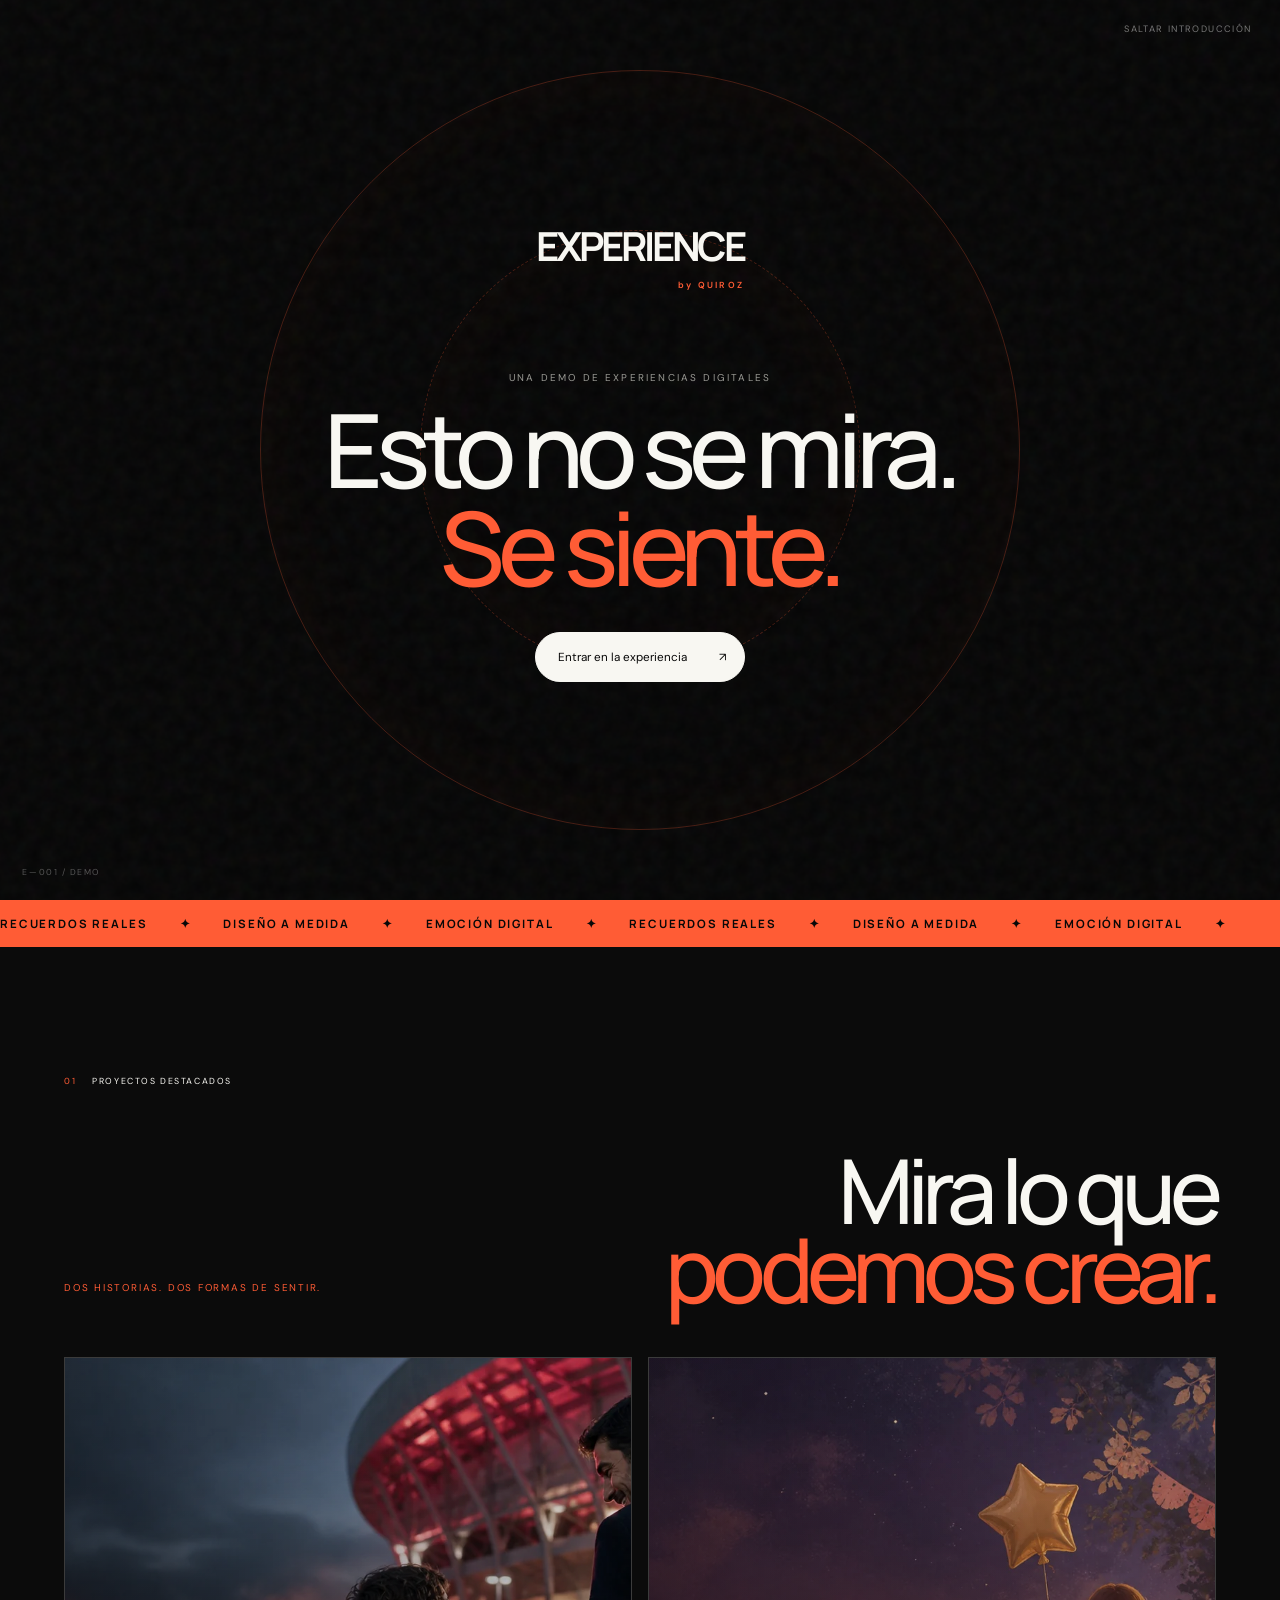
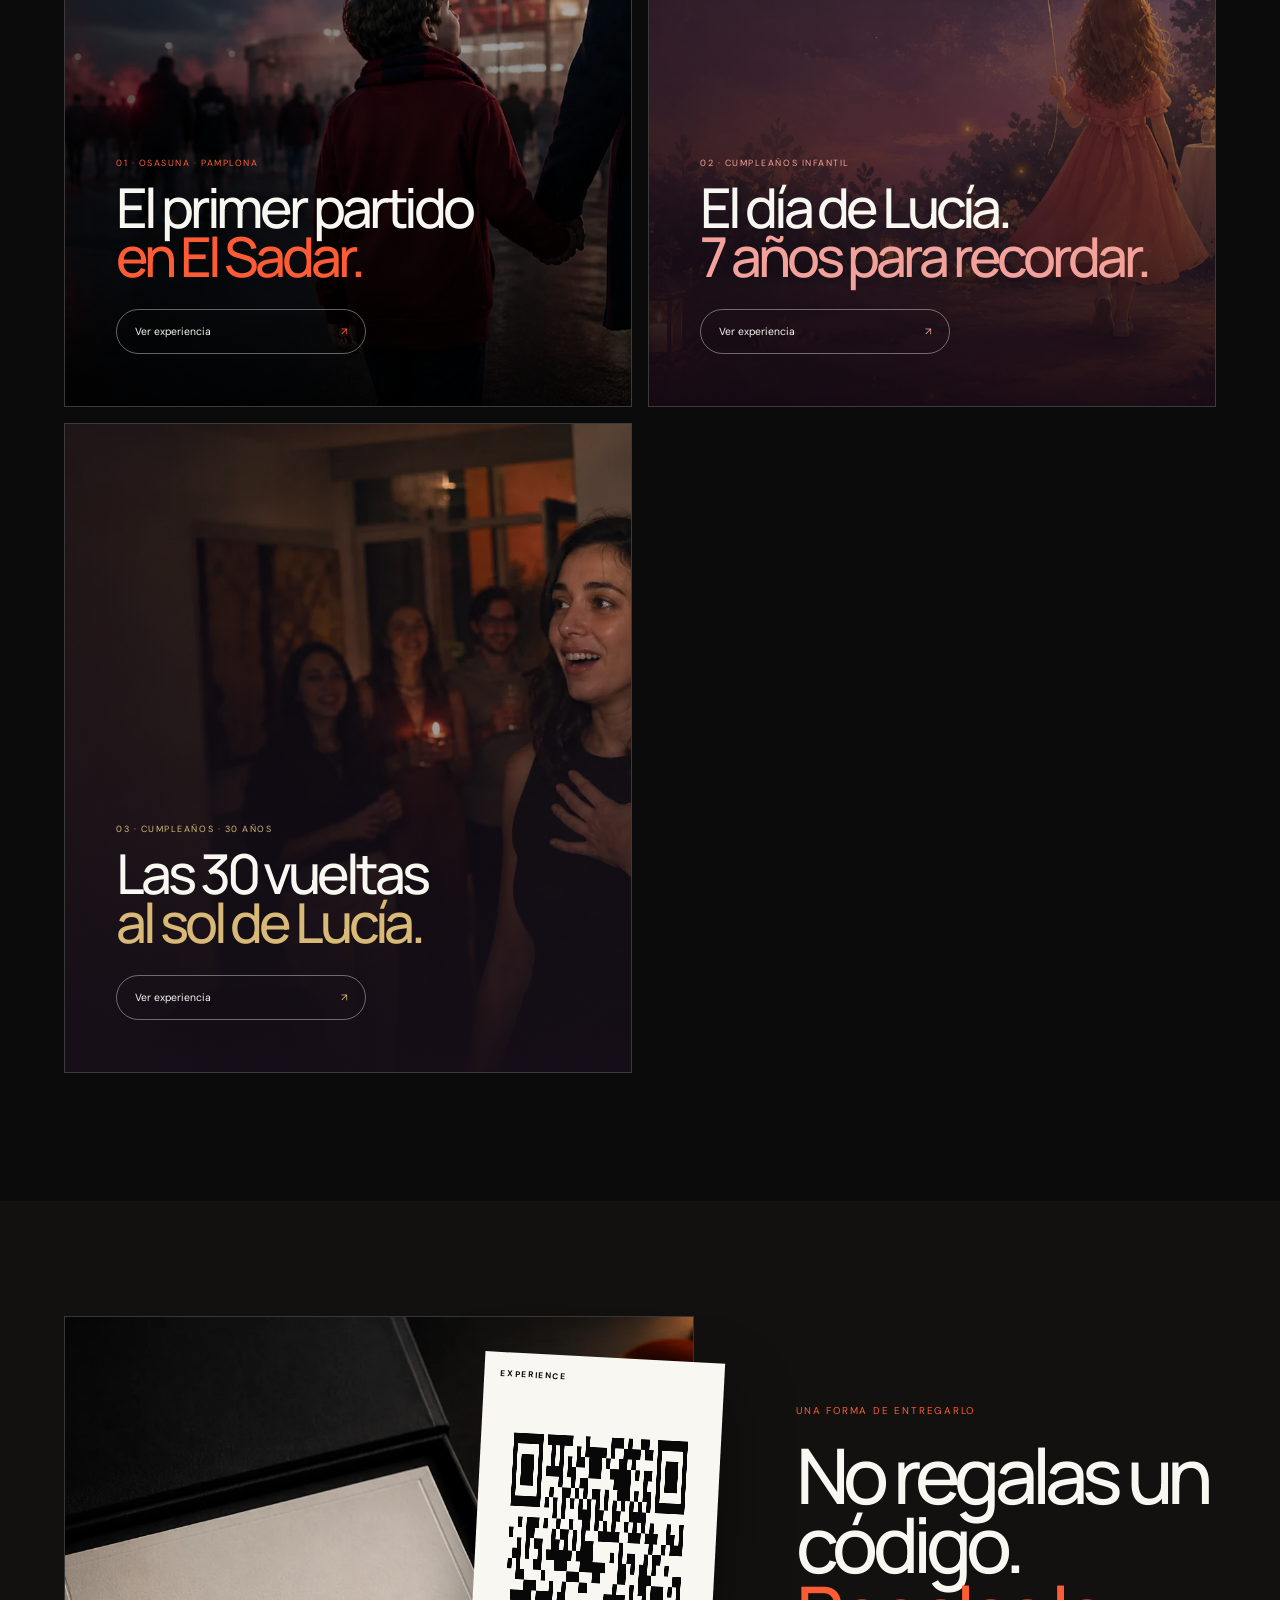
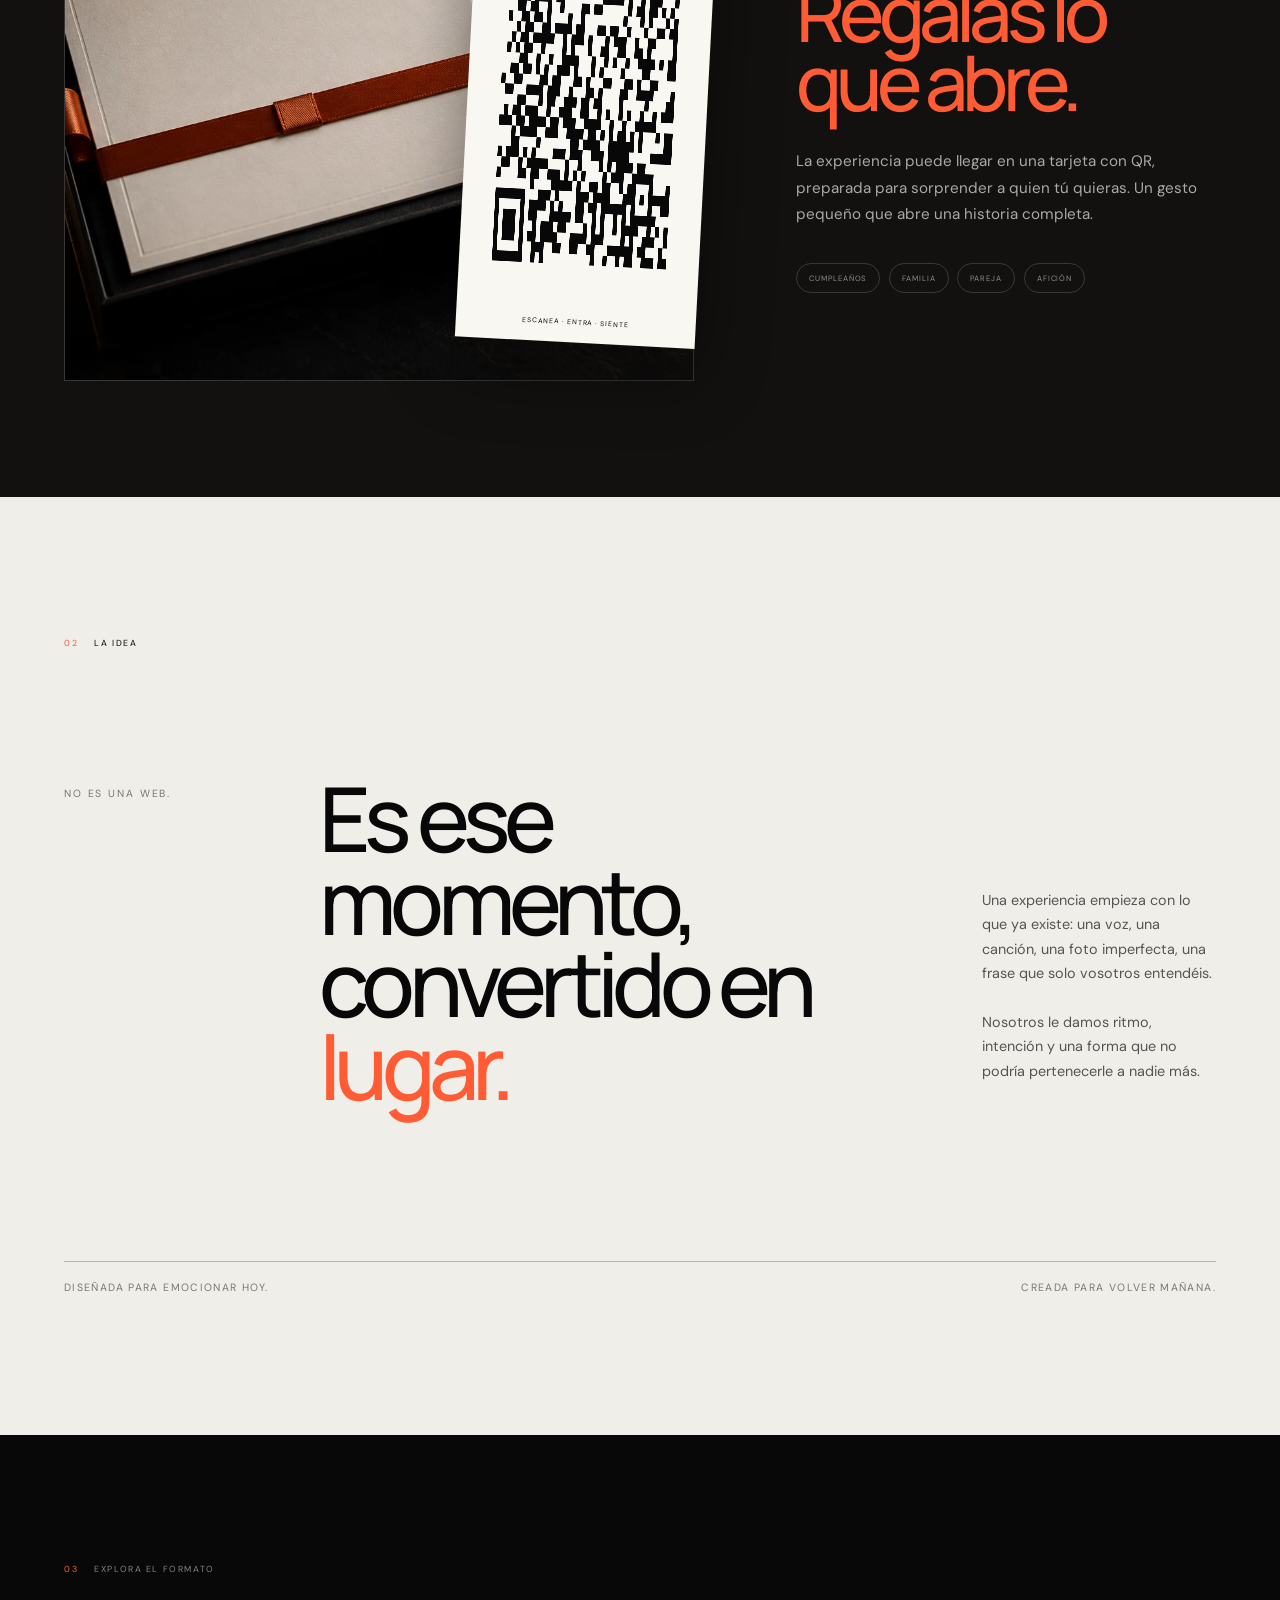
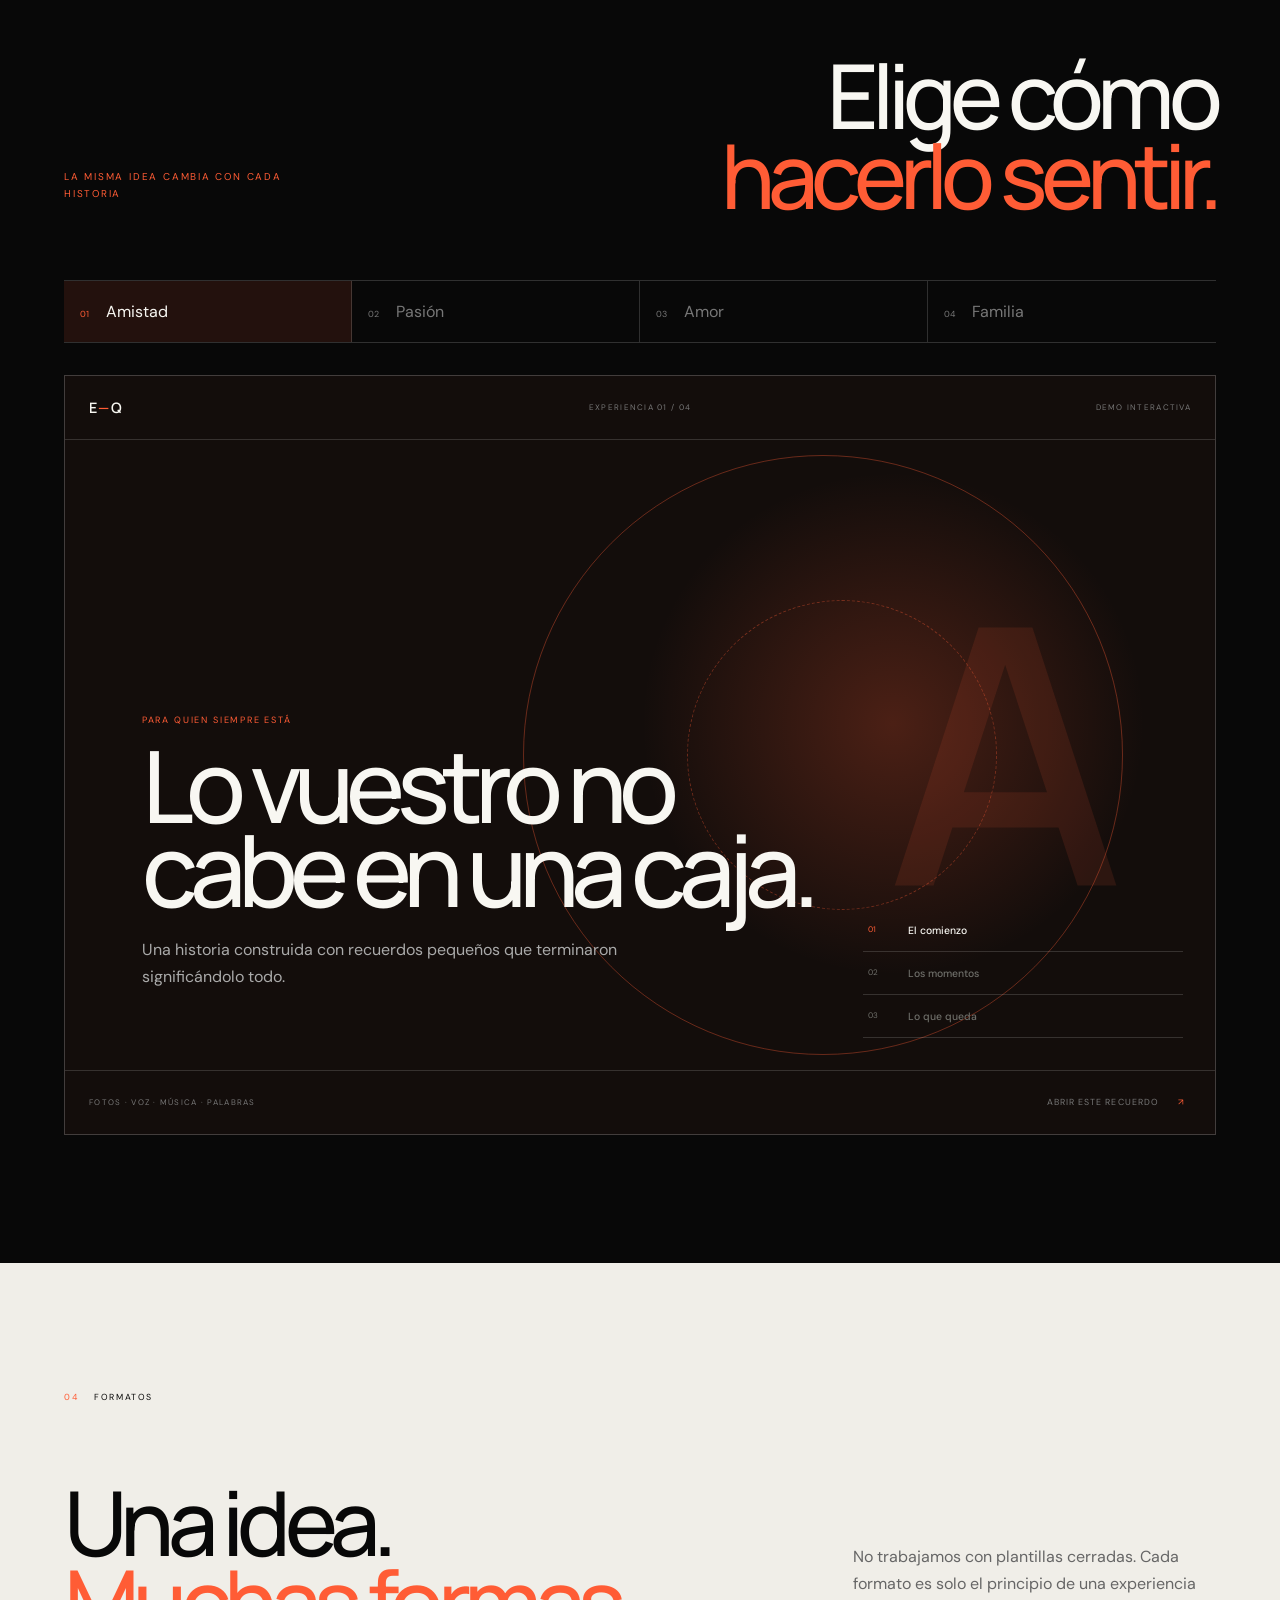
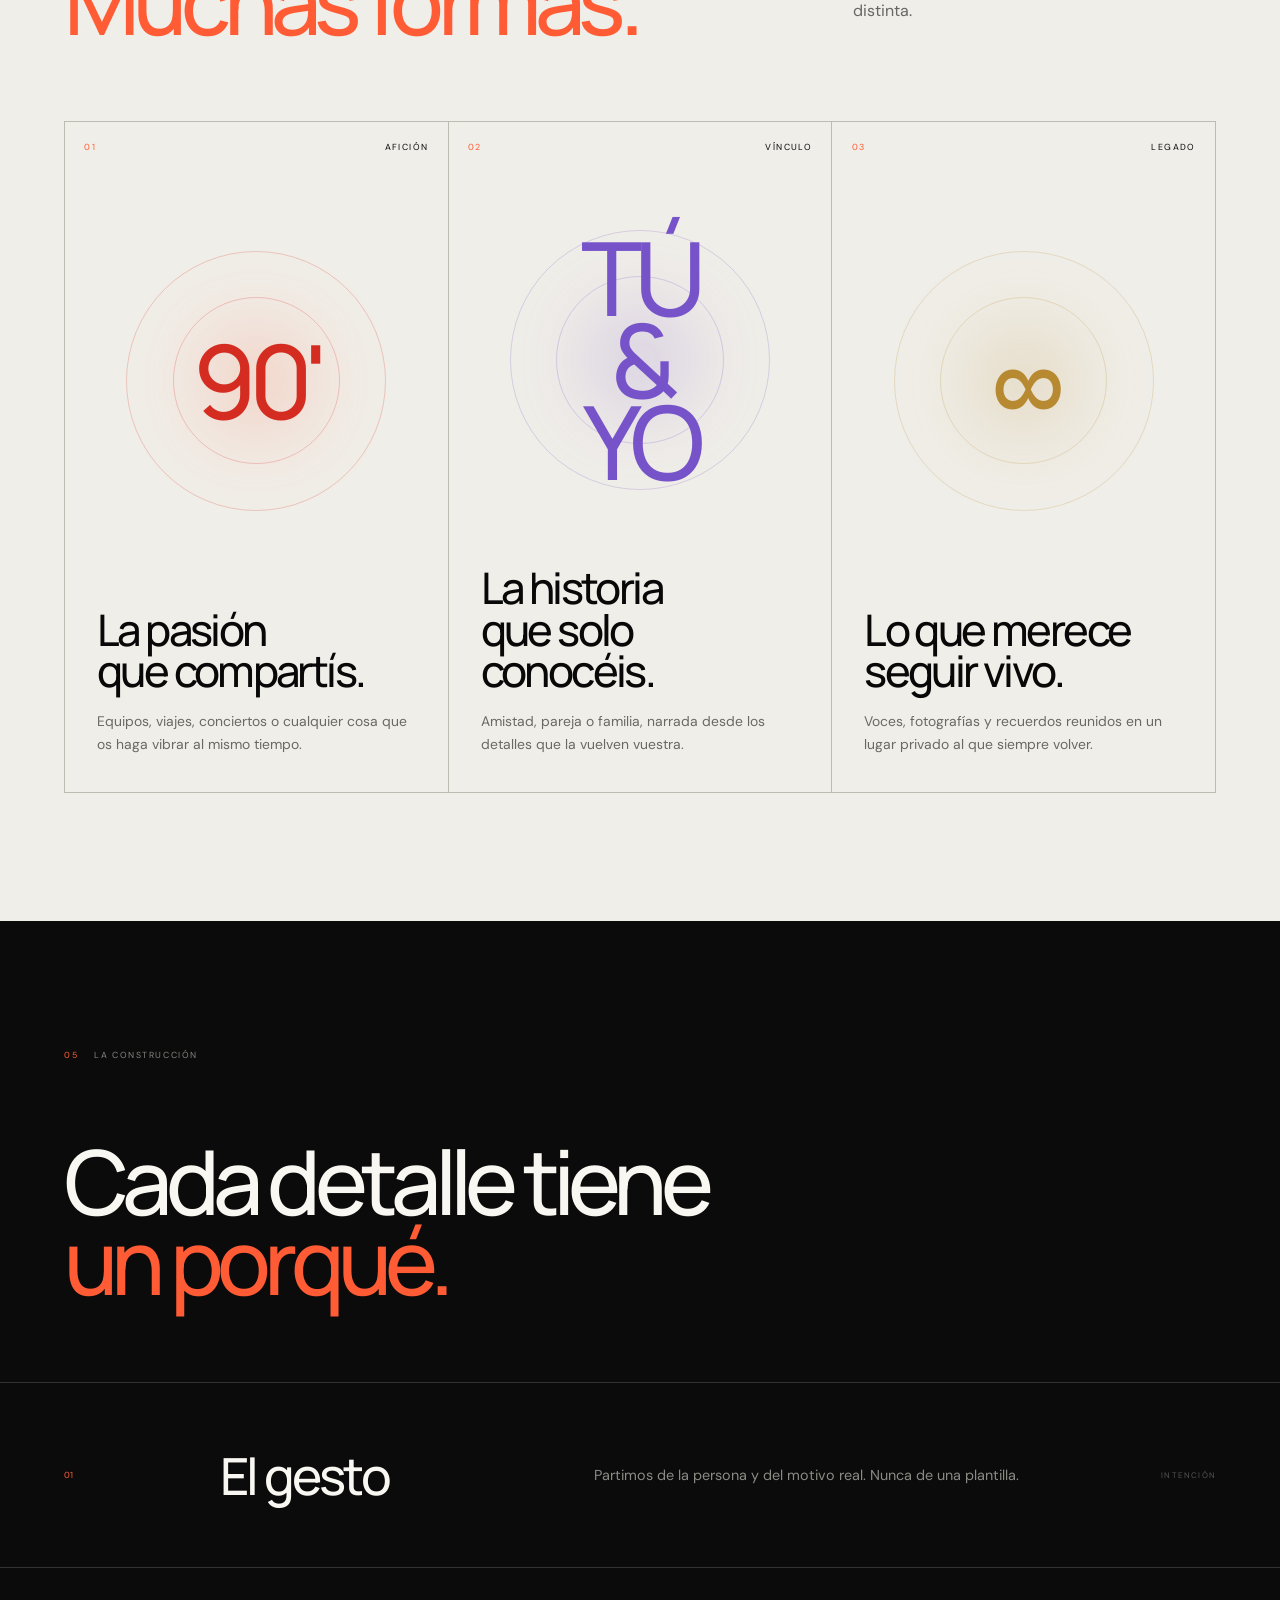
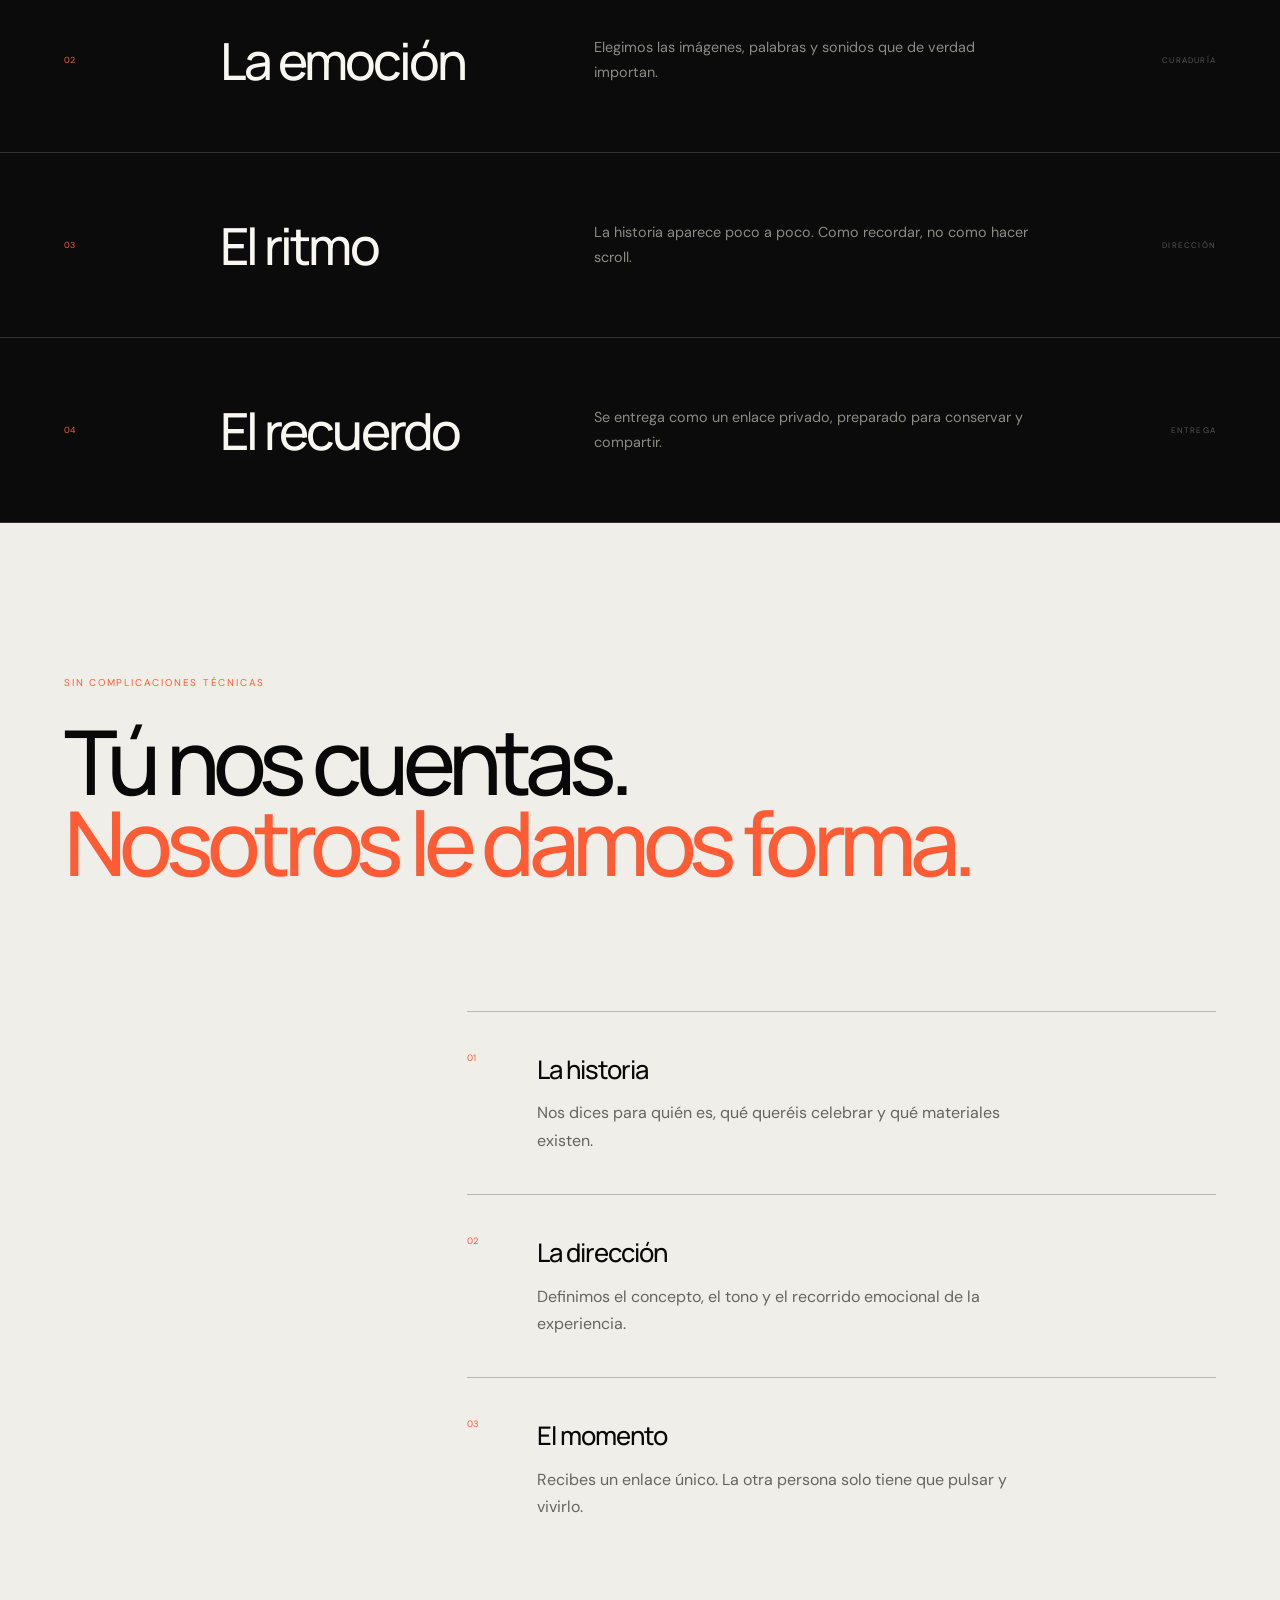
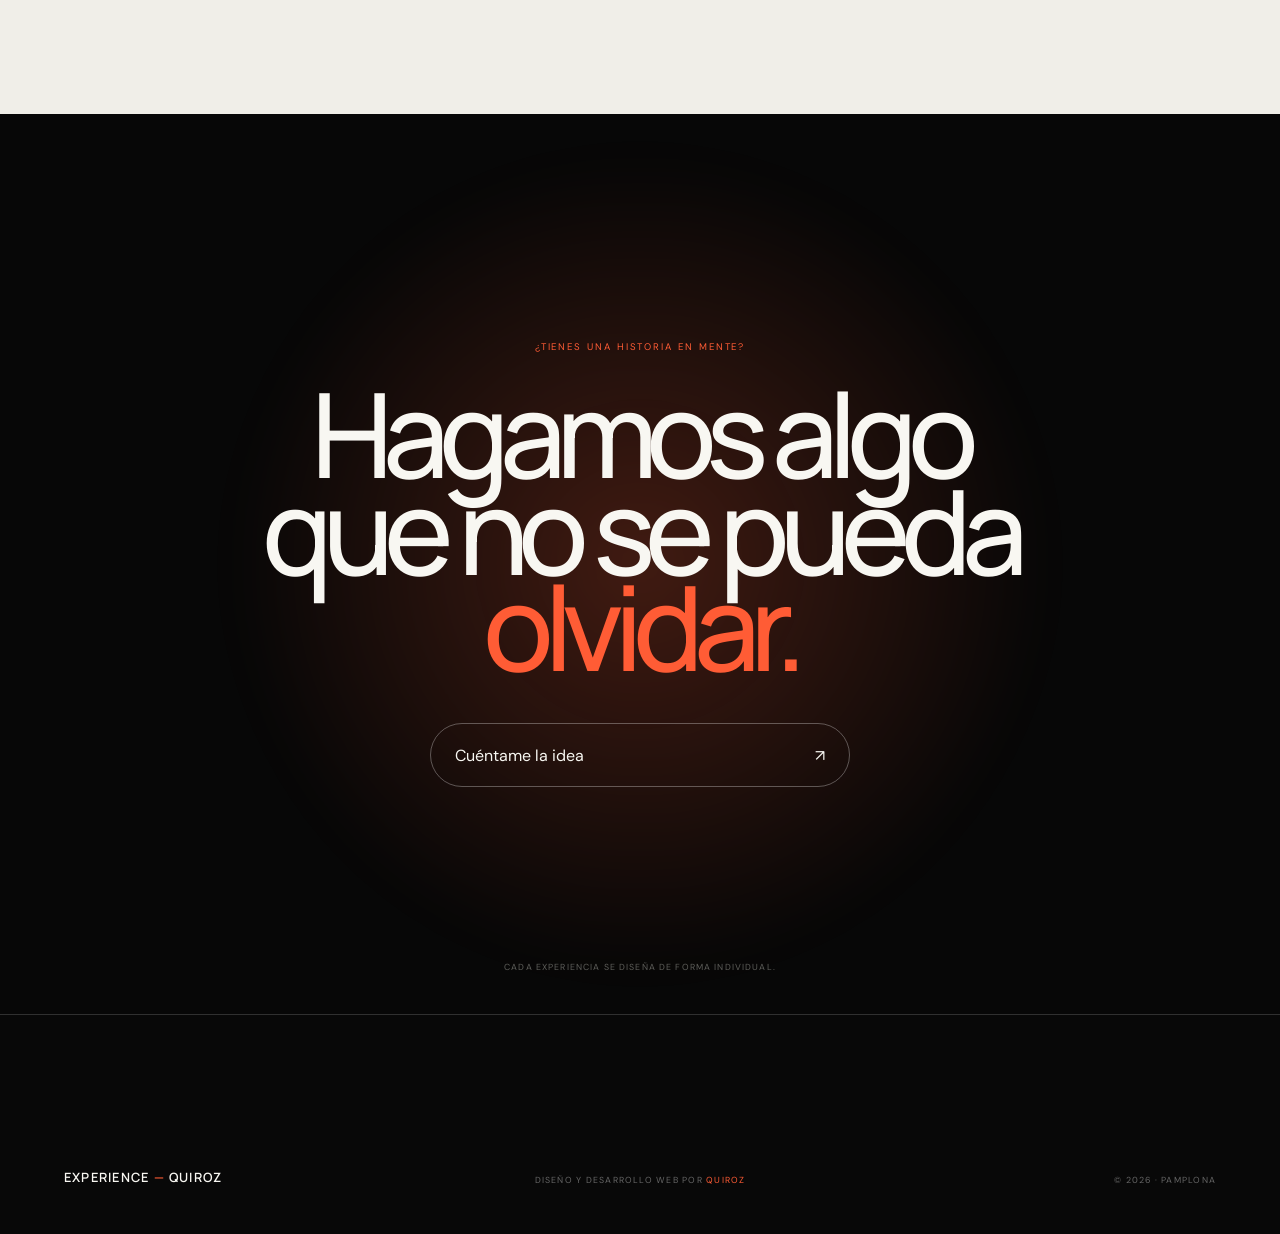
==== commit 6b179894: "feat: presenta la experiencia como regalo con QR" ====
--- a/index.html
+++ b/index.html
@@ -123,6 +123,31 @@
         </div>
       </section>
 
+      <section class="gift-qr" aria-labelledby="gift-qr-title">
+        <div class="gift-qr__visual reveal">
+          <img
+            src="./assets/qr-gift/qr-gift-box.webp"
+            alt="Caja de regalo premium con una tarjeta preparada para entregar una experiencia digital"
+            width="1536"
+            height="1024"
+            loading="lazy"
+          />
+          <div class="gift-qr__card" aria-label="Tarjeta de regalo con QR de demostración">
+            <span>EXPERIENCE</span>
+            <img src="./assets/qr-gift/experience-qr.png" alt="Código QR que abre la demostración de EXPERIENCE" width="512" height="512" loading="lazy" />
+            <small>ESCANEA · ENTRA · SIENTE</small>
+          </div>
+        </div>
+        <div class="gift-qr__copy">
+          <span class="kicker reveal">UNA FORMA DE ENTREGARLO</span>
+          <h2 id="gift-qr-title" class="reveal">No regalas un código.<br /><em>Regalas lo que abre.</em></h2>
+          <p class="reveal">La experiencia puede llegar en una tarjeta con QR, preparada para sorprender a quien tú quieras. Un gesto pequeño que abre una historia completa.</p>
+          <div class="gift-qr__uses reveal" aria-label="Momentos para regalar una experiencia">
+            <span>CUMPLEAÑOS</span><span>FAMILIA</span><span>PAREJA</span><span>AFICIÓN</span>
+          </div>
+        </div>
+      </section>
+
       <section class="manifesto" id="concepto" aria-labelledby="manifesto-title">
         <div class="section-index reveal"><span>02</span><span>LA IDEA</span></div>
         <div class="manifesto__content">
--- a/styles.css
+++ b/styles.css
@@ -465,6 +465,56 @@
   .featured-project__copy h3 { font-size: clamp(3rem, 14vw, 5.2rem); }
 }
 
+.gift-qr {
+  display: grid;
+  grid-template-columns: minmax(0, 1.2fr) minmax(320px, .8fr);
+  align-items: center;
+  gap: clamp(3rem, 8vw, 8rem);
+  padding: clamp(5rem, 9vw, 9rem) 5vw;
+  overflow: hidden;
+  background: #12110f;
+  color: var(--white);
+}
+.gift-qr__visual { position: relative; min-height: clamp(430px, 52vw, 720px); }
+.gift-qr__visual > img { width: 100%; height: 100%; min-height: inherit; object-fit: cover; border: 1px solid var(--line); }
+.gift-qr__card {
+  position: absolute;
+  right: clamp(-1rem, -2vw, -2.5rem);
+  bottom: clamp(1rem, 3vw, 3rem);
+  width: clamp(150px, 19vw, 240px);
+  padding: 1rem;
+  display: grid;
+  gap: .7rem;
+  justify-items: center;
+  background: #f8f7f2;
+  color: #080808;
+  box-shadow: 0 28px 70px rgba(0,0,0,.45);
+  transform: rotate(3deg);
+}
+.gift-qr__card > span { width: 100%; font-size: .52rem; font-weight: 700; letter-spacing: .2em; }
+.gift-qr__card > img { width: 100%; aspect-ratio: 1; }
+.gift-qr__card > small { font-size: .42rem; letter-spacing: .14em; }
+.gift-qr__copy > .kicker { display: block; margin-bottom: 1.4rem; }
+.gift-qr__copy h2 { margin: 0; font: 500 clamp(3.4rem, 6vw, 6.6rem)/.9 var(--display); letter-spacing: -.075em; }
+.gift-qr__copy h2 em { color: var(--accent); font-style: normal; }
+.gift-qr__copy > p { max-width: 470px; margin: 2rem 0 0; color: #aaa9a4; font-size: .95rem; line-height: 1.75; }
+.gift-qr__uses { display: flex; flex-wrap: wrap; gap: .55rem; margin-top: 2.2rem; }
+.gift-qr__uses span { padding: .55rem .75rem; border: 1px solid var(--line); border-radius: 999px; color: #8e8d88; font-size: .48rem; letter-spacing: .12em; }
+
+@media (max-width: 840px) {
+  .gift-qr { grid-template-columns: 1fr; padding-left: 1.25rem; padding-right: 1.25rem; }
+  .gift-qr__visual { min-height: 520px; }
+  .gift-qr__copy { max-width: 620px; }
+  .gift-qr__card { right: .8rem; bottom: .8rem; width: min(42vw, 210px); }
+}
+
+@media (max-width: 520px) {
+  .gift-qr__visual { min-height: 430px; }
+  .gift-qr__visual > img { object-position: 43% center; }
+  .gift-qr__card { width: 150px; padding: .75rem; }
+  .gift-qr__copy h2 { font-size: clamp(3.1rem, 15vw, 4.8rem); }
+}
+
 @media (prefers-reduced-motion: reduce) {
   html { scroll-behavior: auto; }
   *, *::before, *::after { animation-duration: .01ms !important; animation-iteration-count: 1 !important; transition-duration: .01ms !important; }
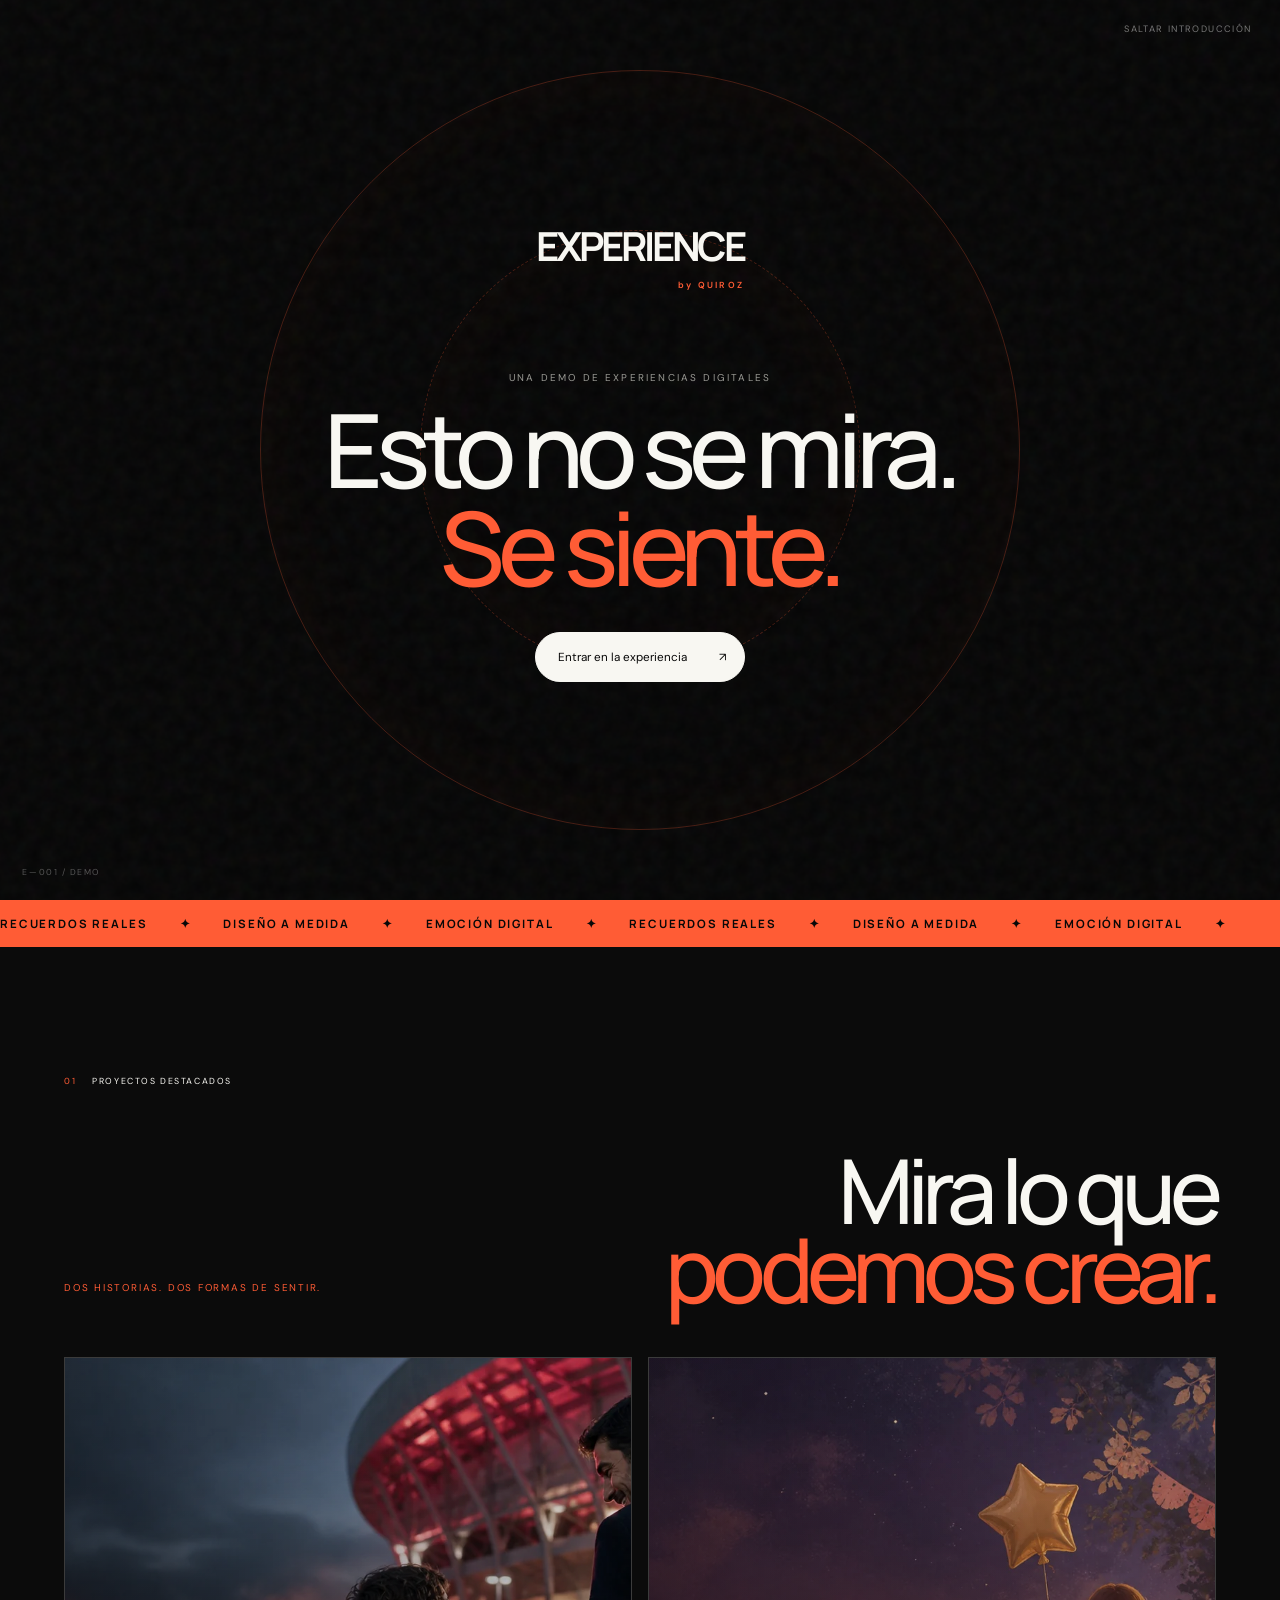
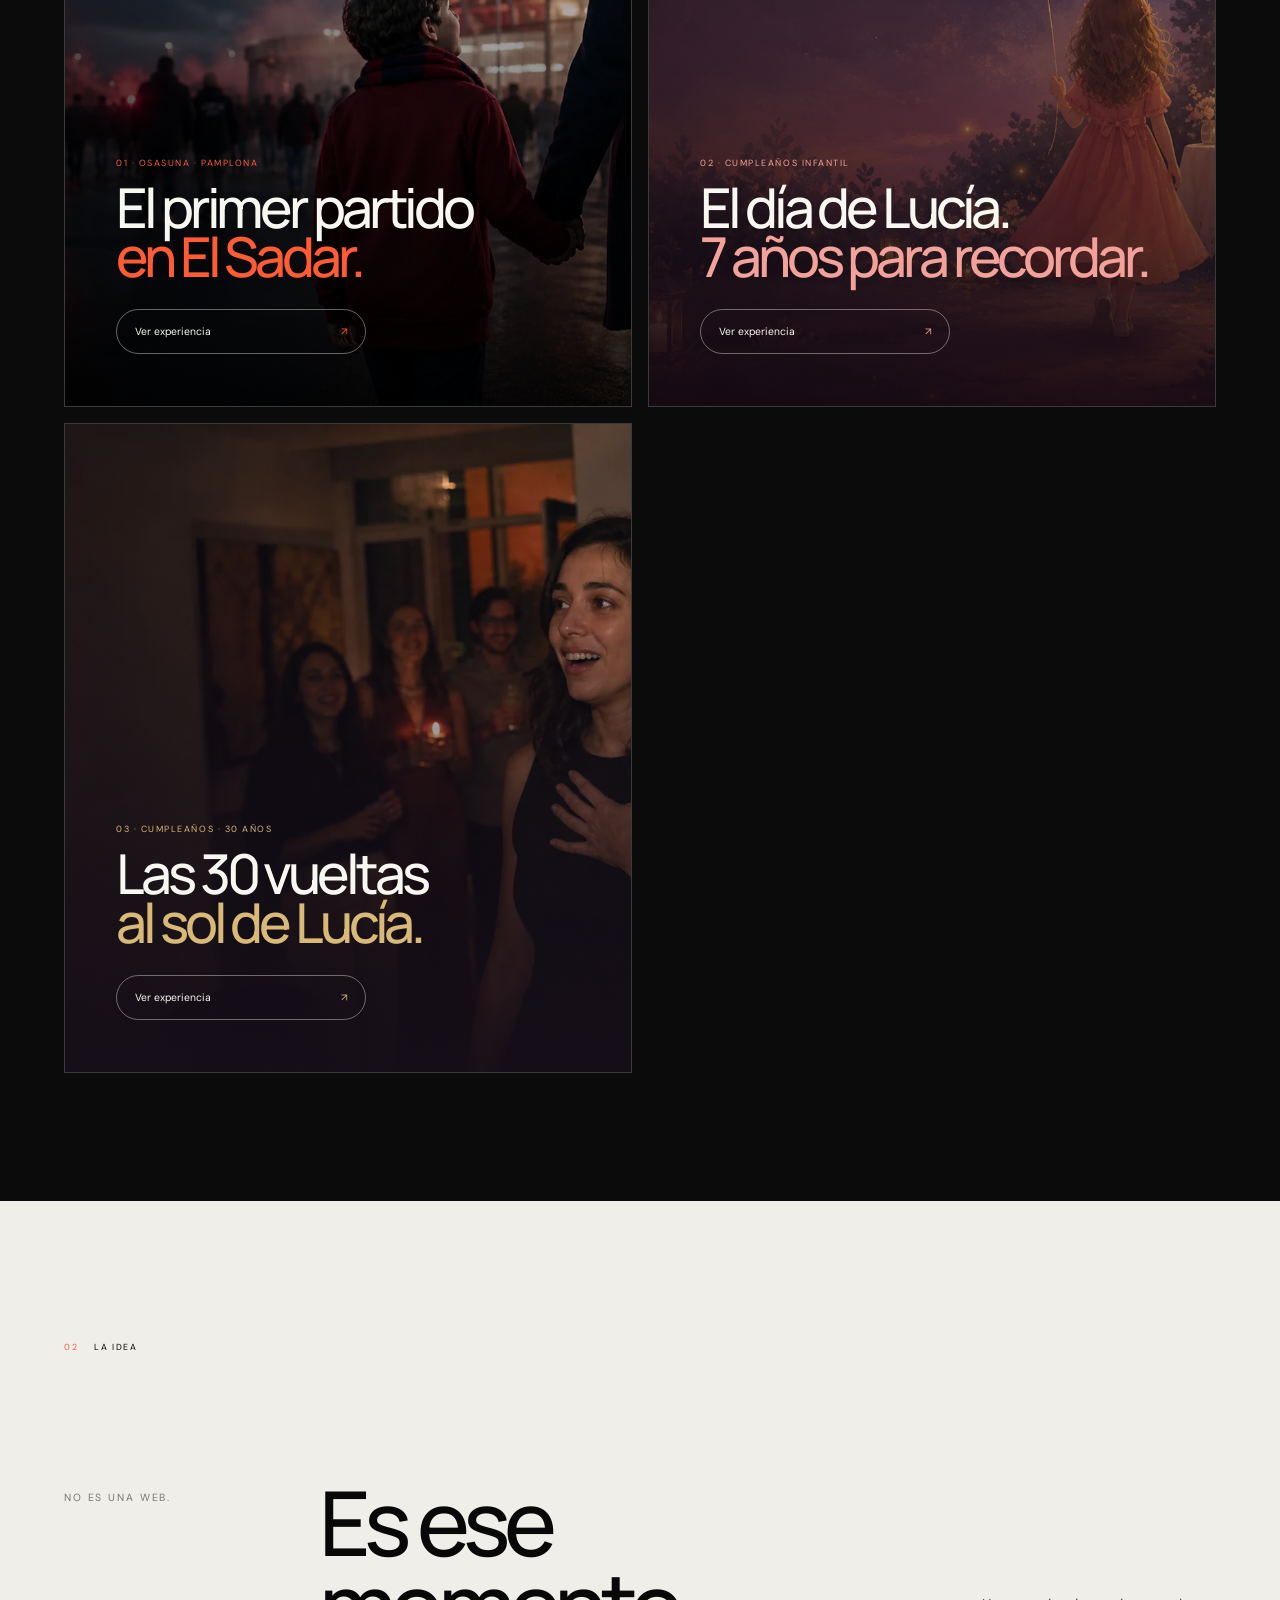
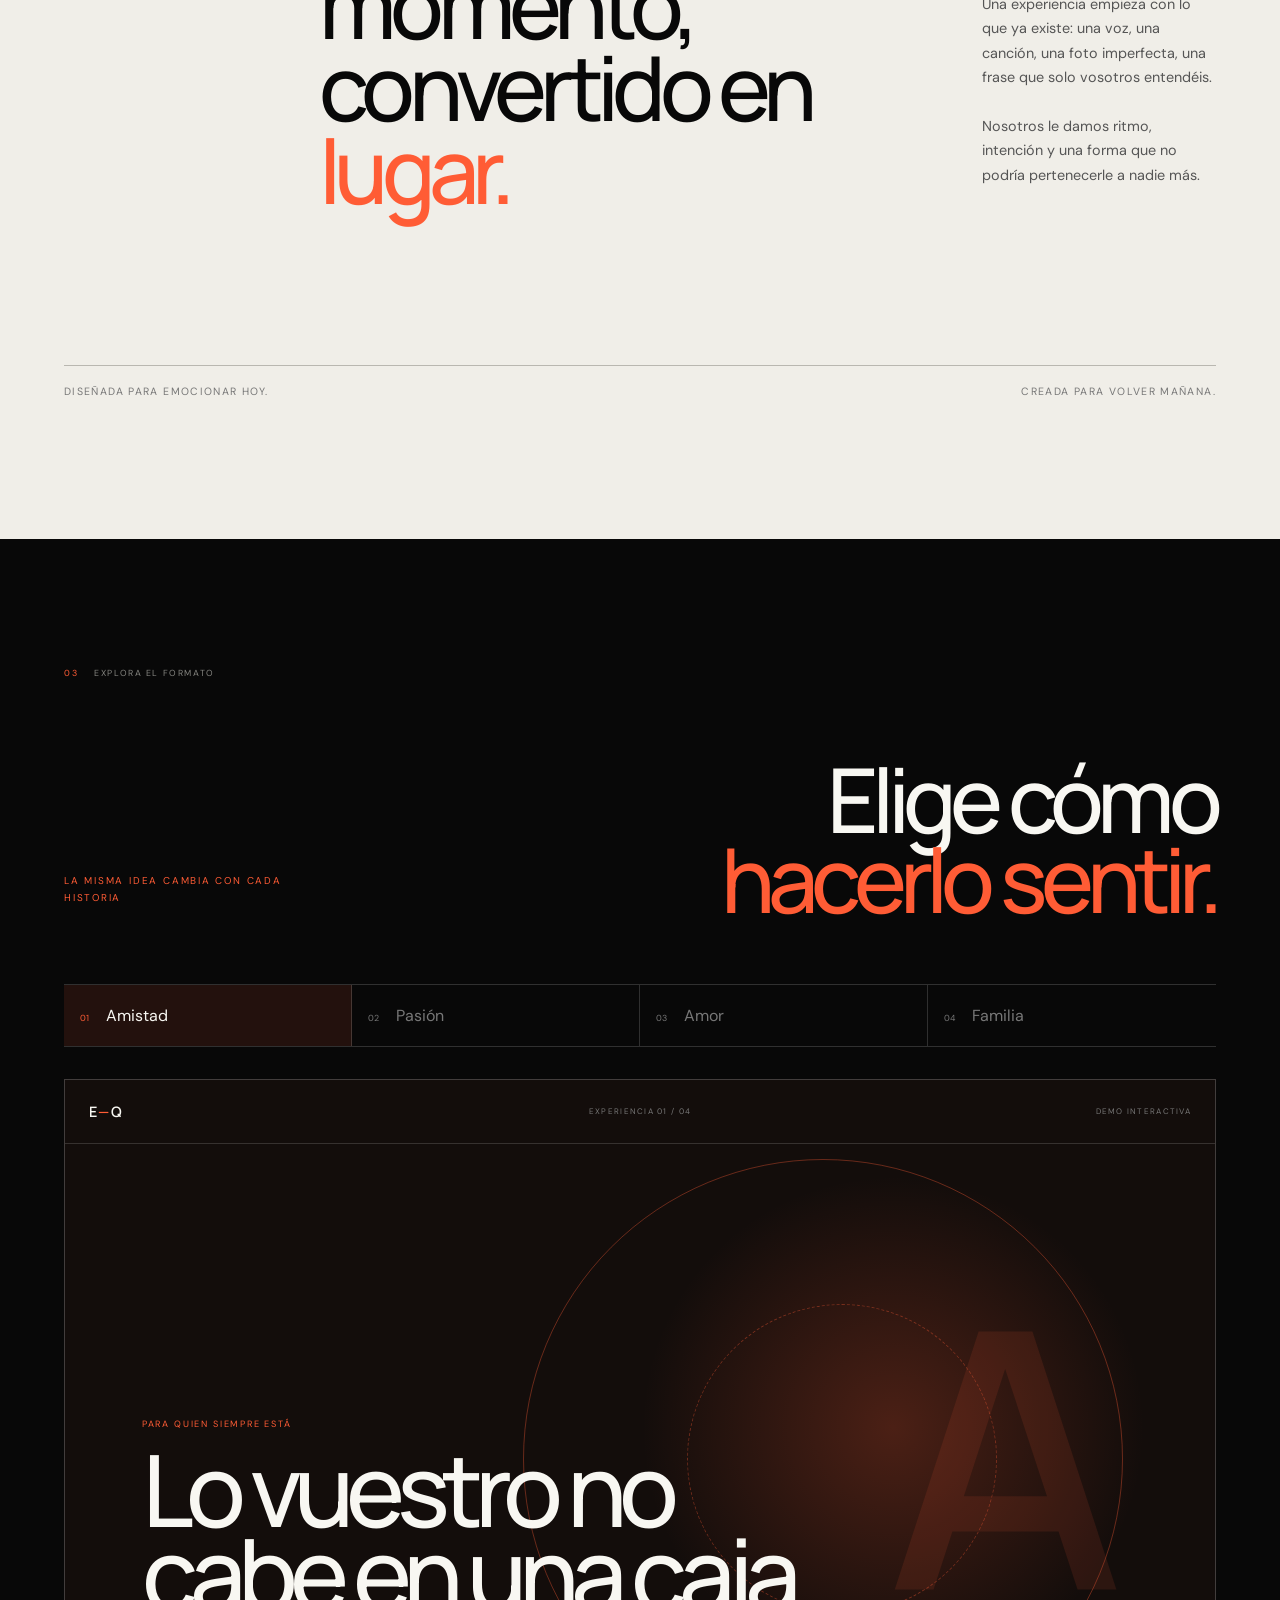
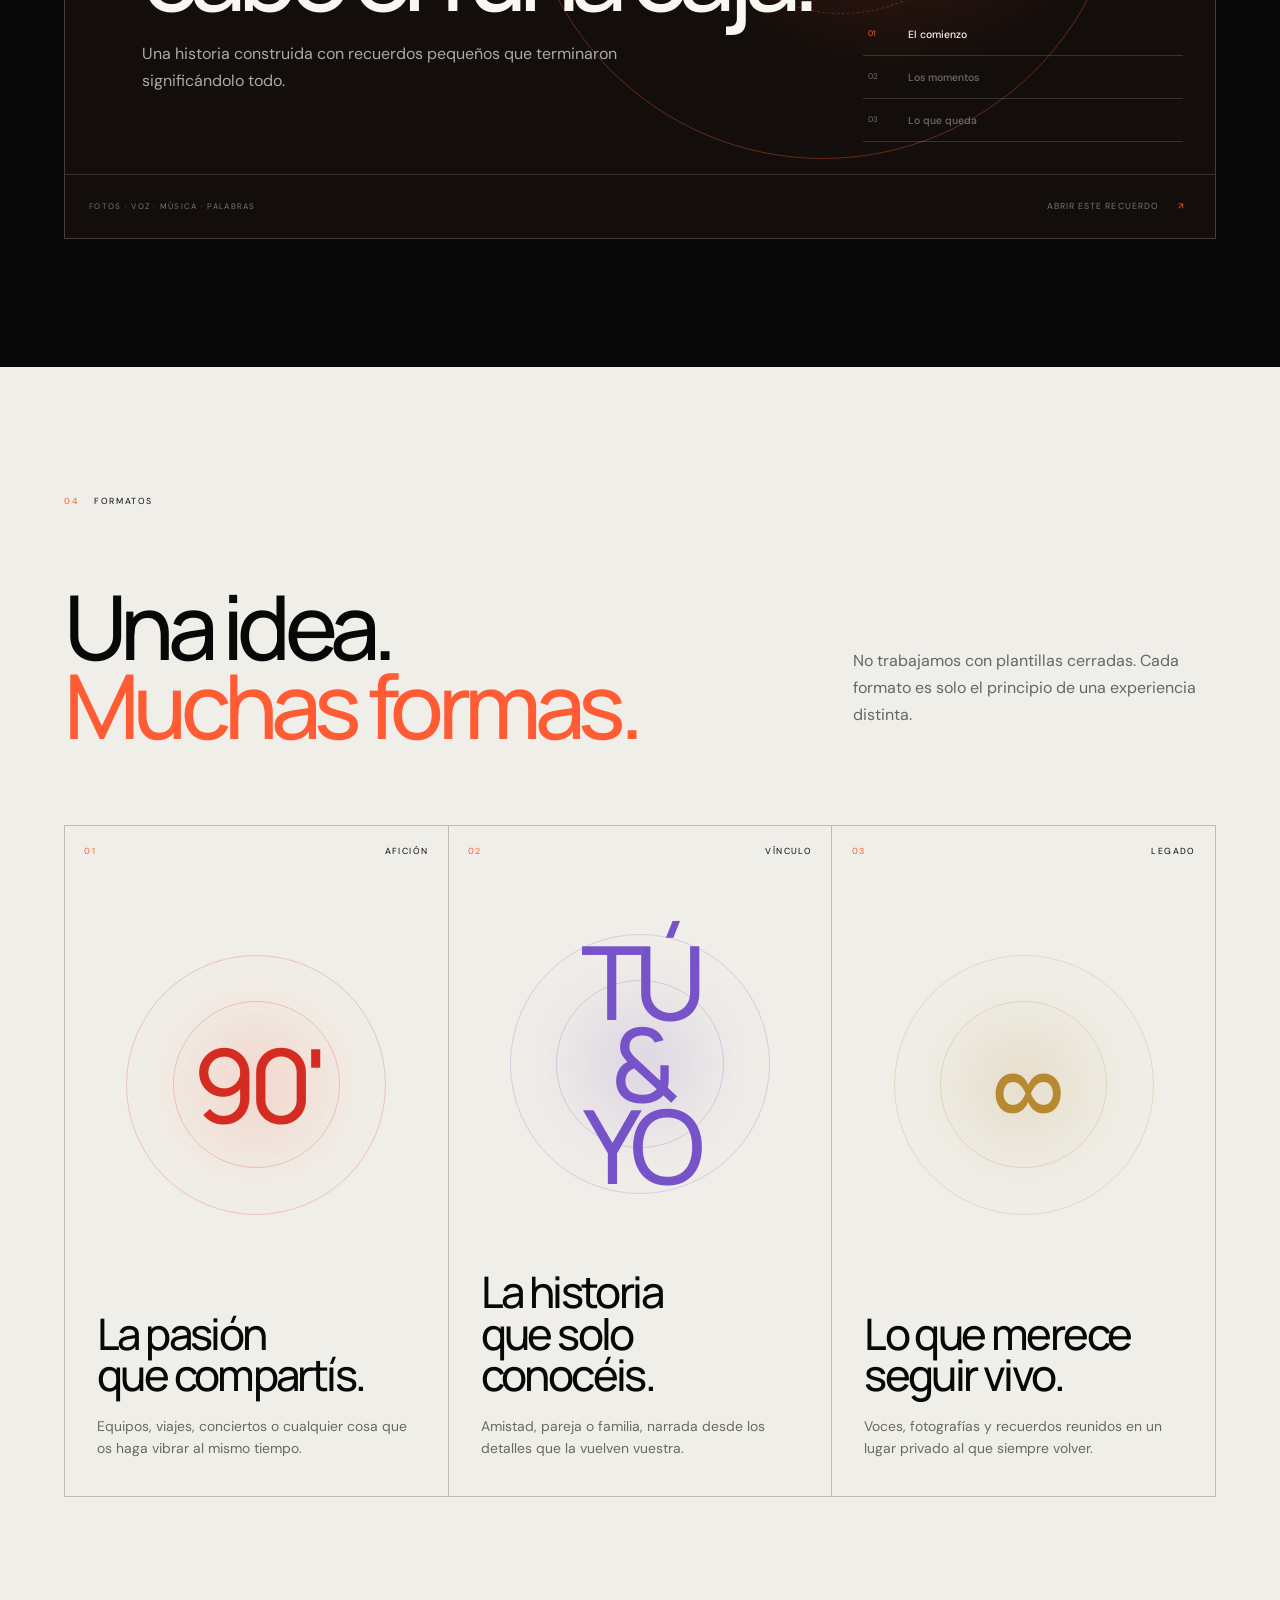
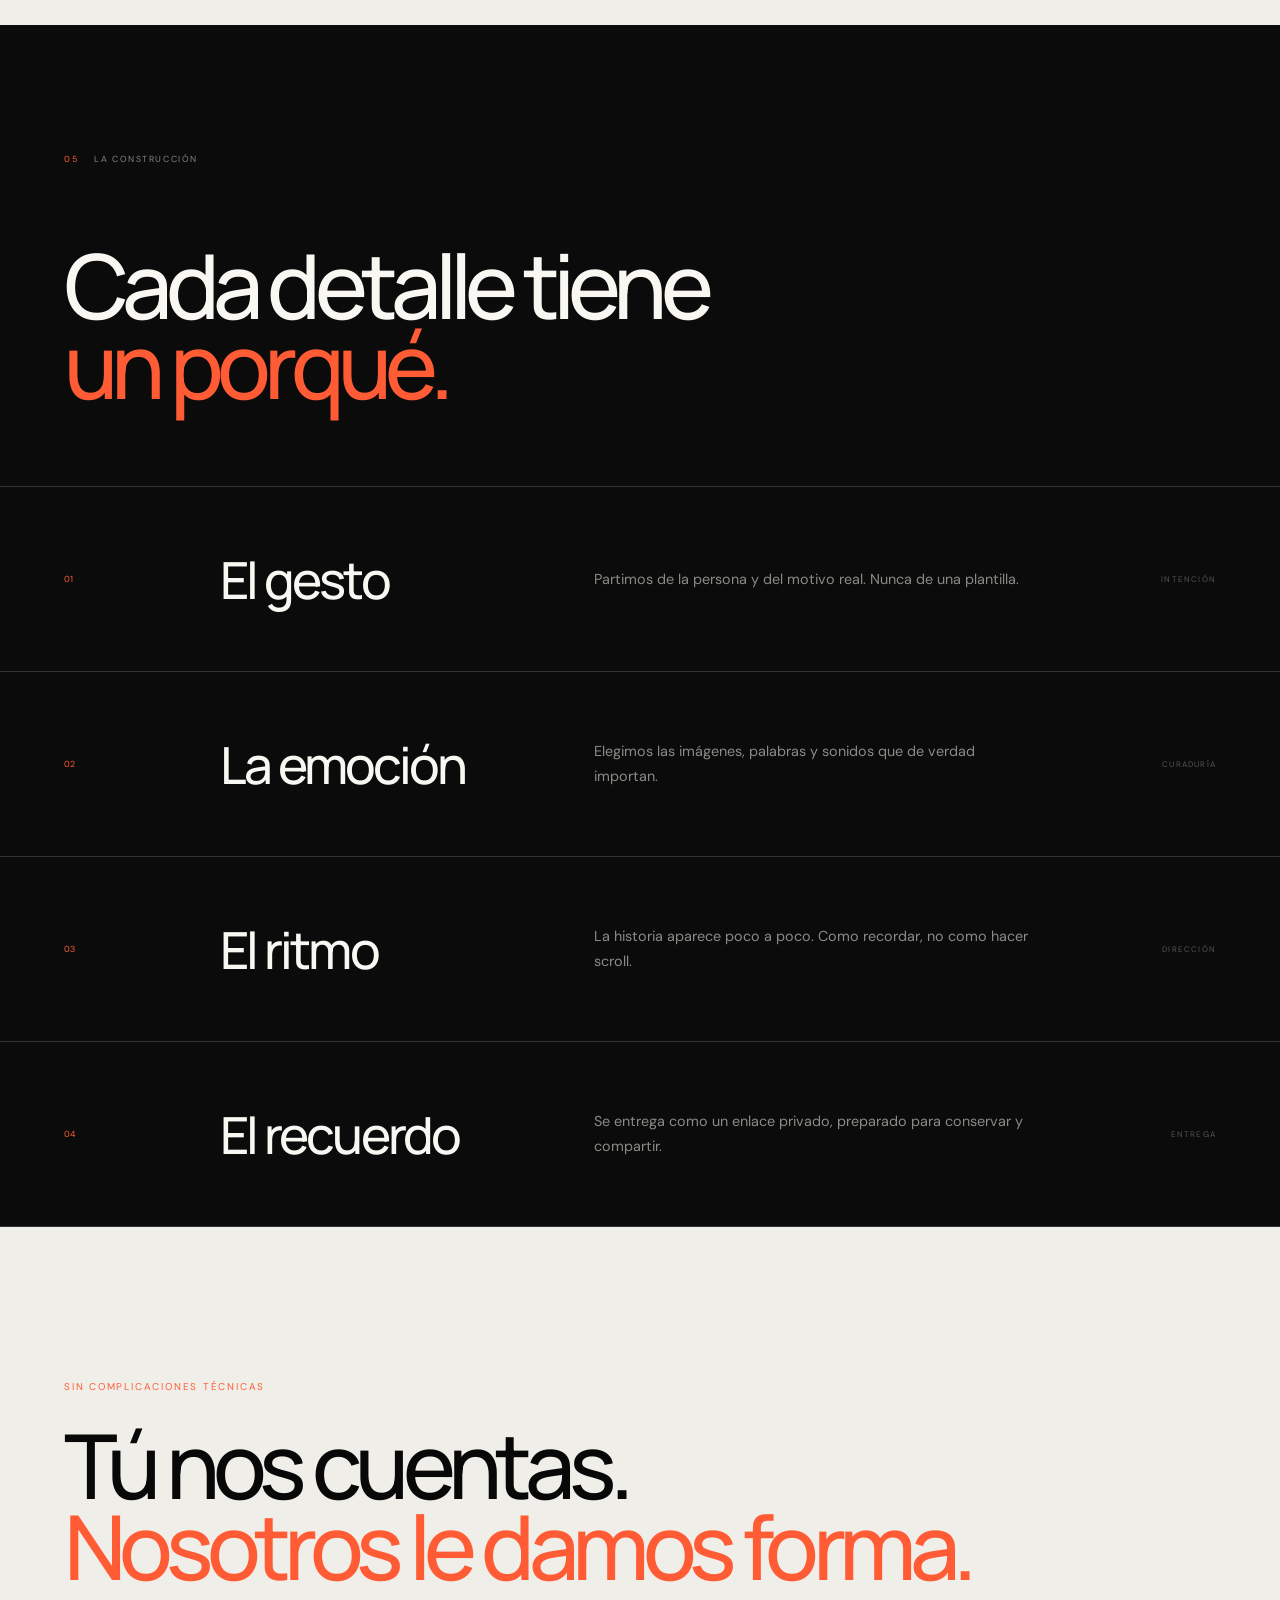
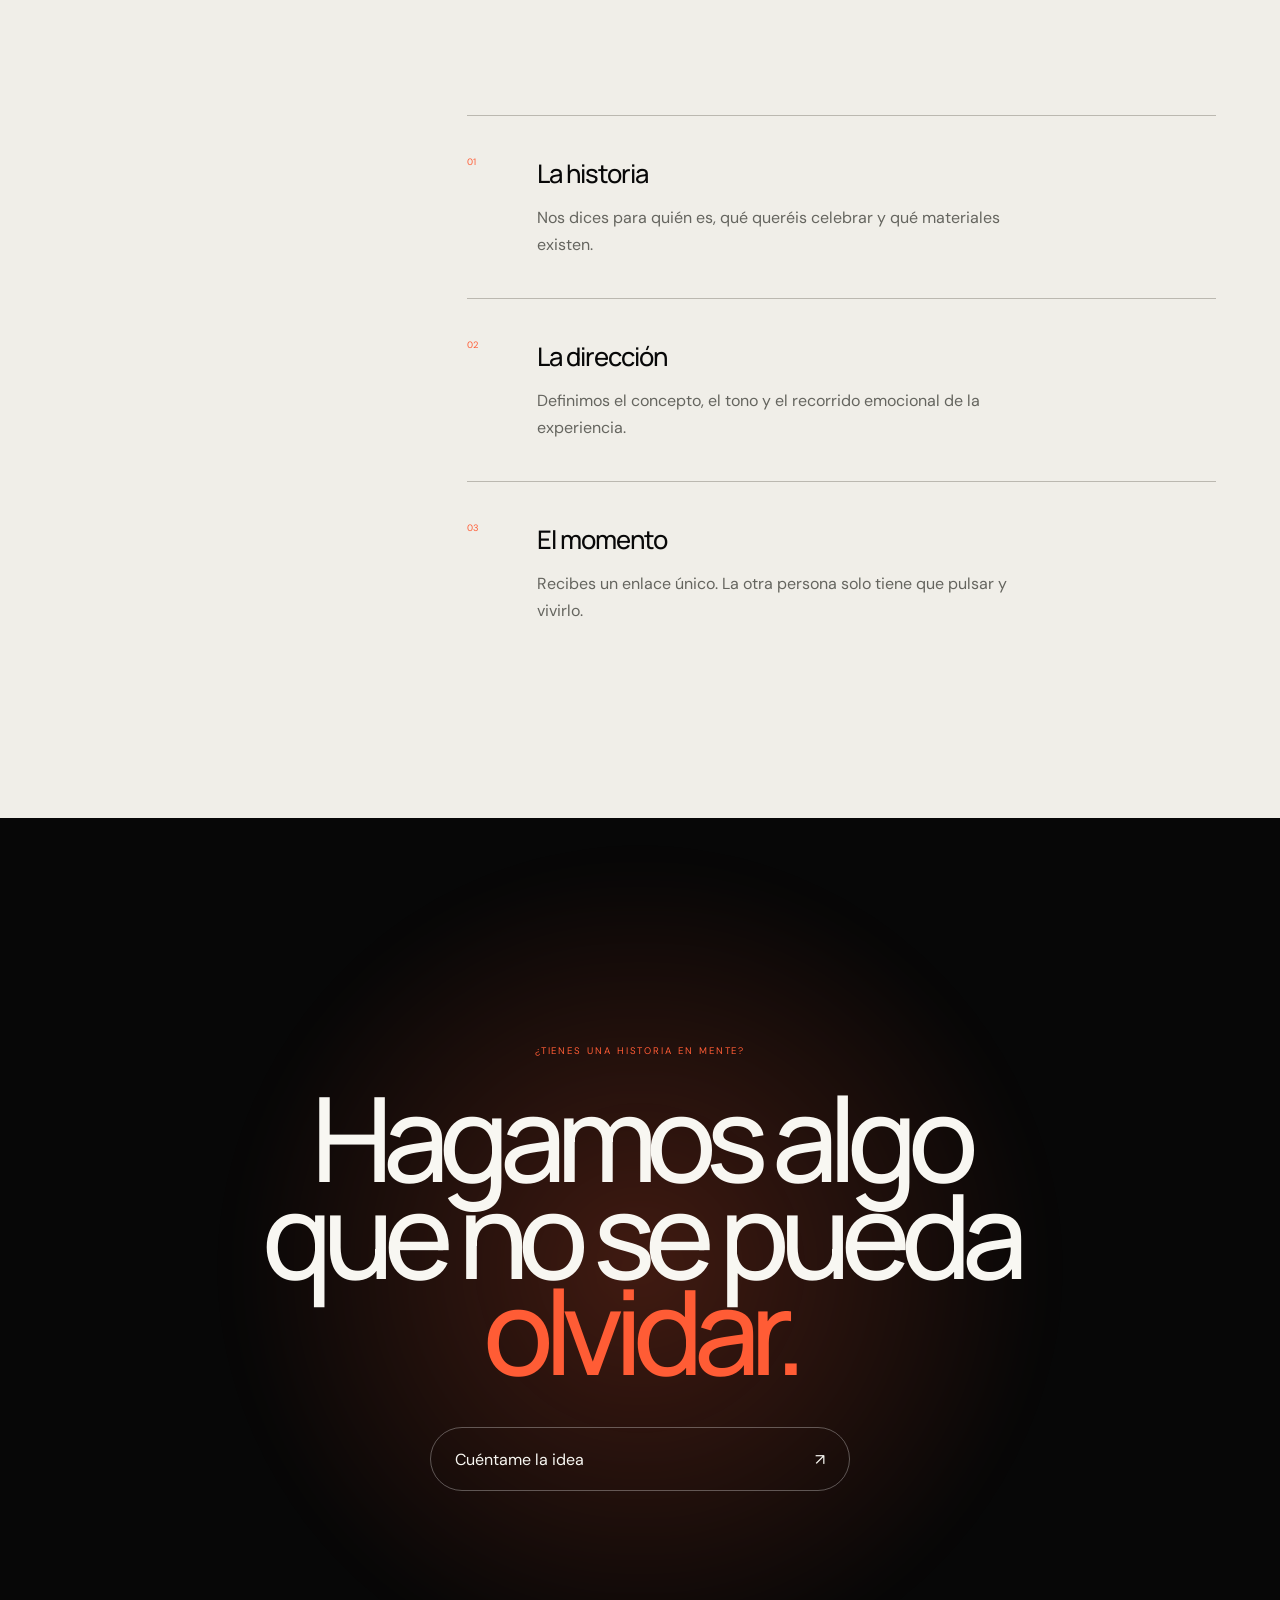
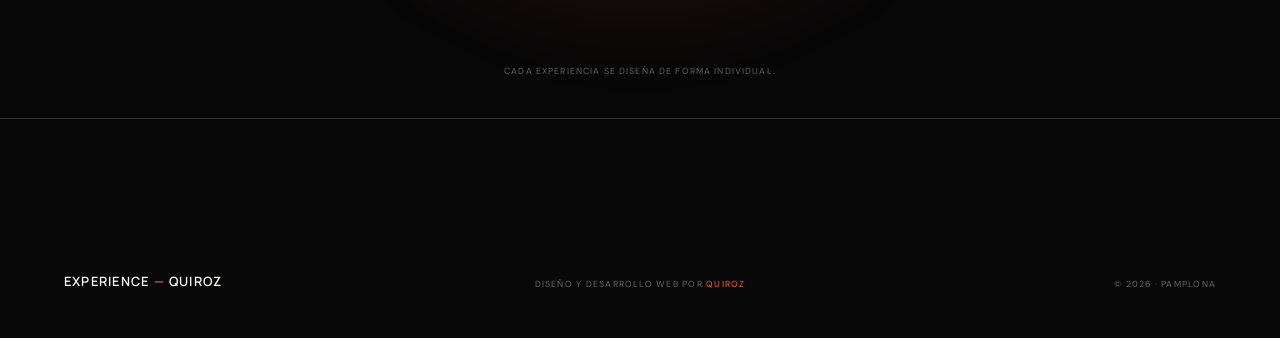
==== commit 75ea2e1b: "Remove QR gift section" ====
--- a/index.html
+++ b/index.html
@@ -123,31 +123,6 @@
         </div>
       </section>
 
-      <section class="gift-qr" aria-labelledby="gift-qr-title">
-        <div class="gift-qr__visual reveal">
-          <img
-            src="./assets/qr-gift/qr-gift-box.webp"
-            alt="Caja de regalo premium con una tarjeta preparada para entregar una experiencia digital"
-            width="1536"
-            height="1024"
-            loading="lazy"
-          />
-          <div class="gift-qr__card" aria-label="Tarjeta de regalo con QR de demostración">
-            <span>EXPERIENCE</span>
-            <img src="./assets/qr-gift/experience-qr.png" alt="Código QR que abre la demostración de EXPERIENCE" width="512" height="512" loading="lazy" />
-            <small>ESCANEA · ENTRA · SIENTE</small>
-          </div>
-        </div>
-        <div class="gift-qr__copy">
-          <span class="kicker reveal">UNA FORMA DE ENTREGARLO</span>
-          <h2 id="gift-qr-title" class="reveal">No regalas un código.<br /><em>Regalas lo que abre.</em></h2>
-          <p class="reveal">La experiencia puede llegar en una tarjeta con QR, preparada para sorprender a quien tú quieras. Un gesto pequeño que abre una historia completa.</p>
-          <div class="gift-qr__uses reveal" aria-label="Momentos para regalar una experiencia">
-            <span>CUMPLEAÑOS</span><span>FAMILIA</span><span>PAREJA</span><span>AFICIÓN</span>
-          </div>
-        </div>
-      </section>
-
       <section class="manifesto" id="concepto" aria-labelledby="manifesto-title">
         <div class="section-index reveal"><span>02</span><span>LA IDEA</span></div>
         <div class="manifesto__content">
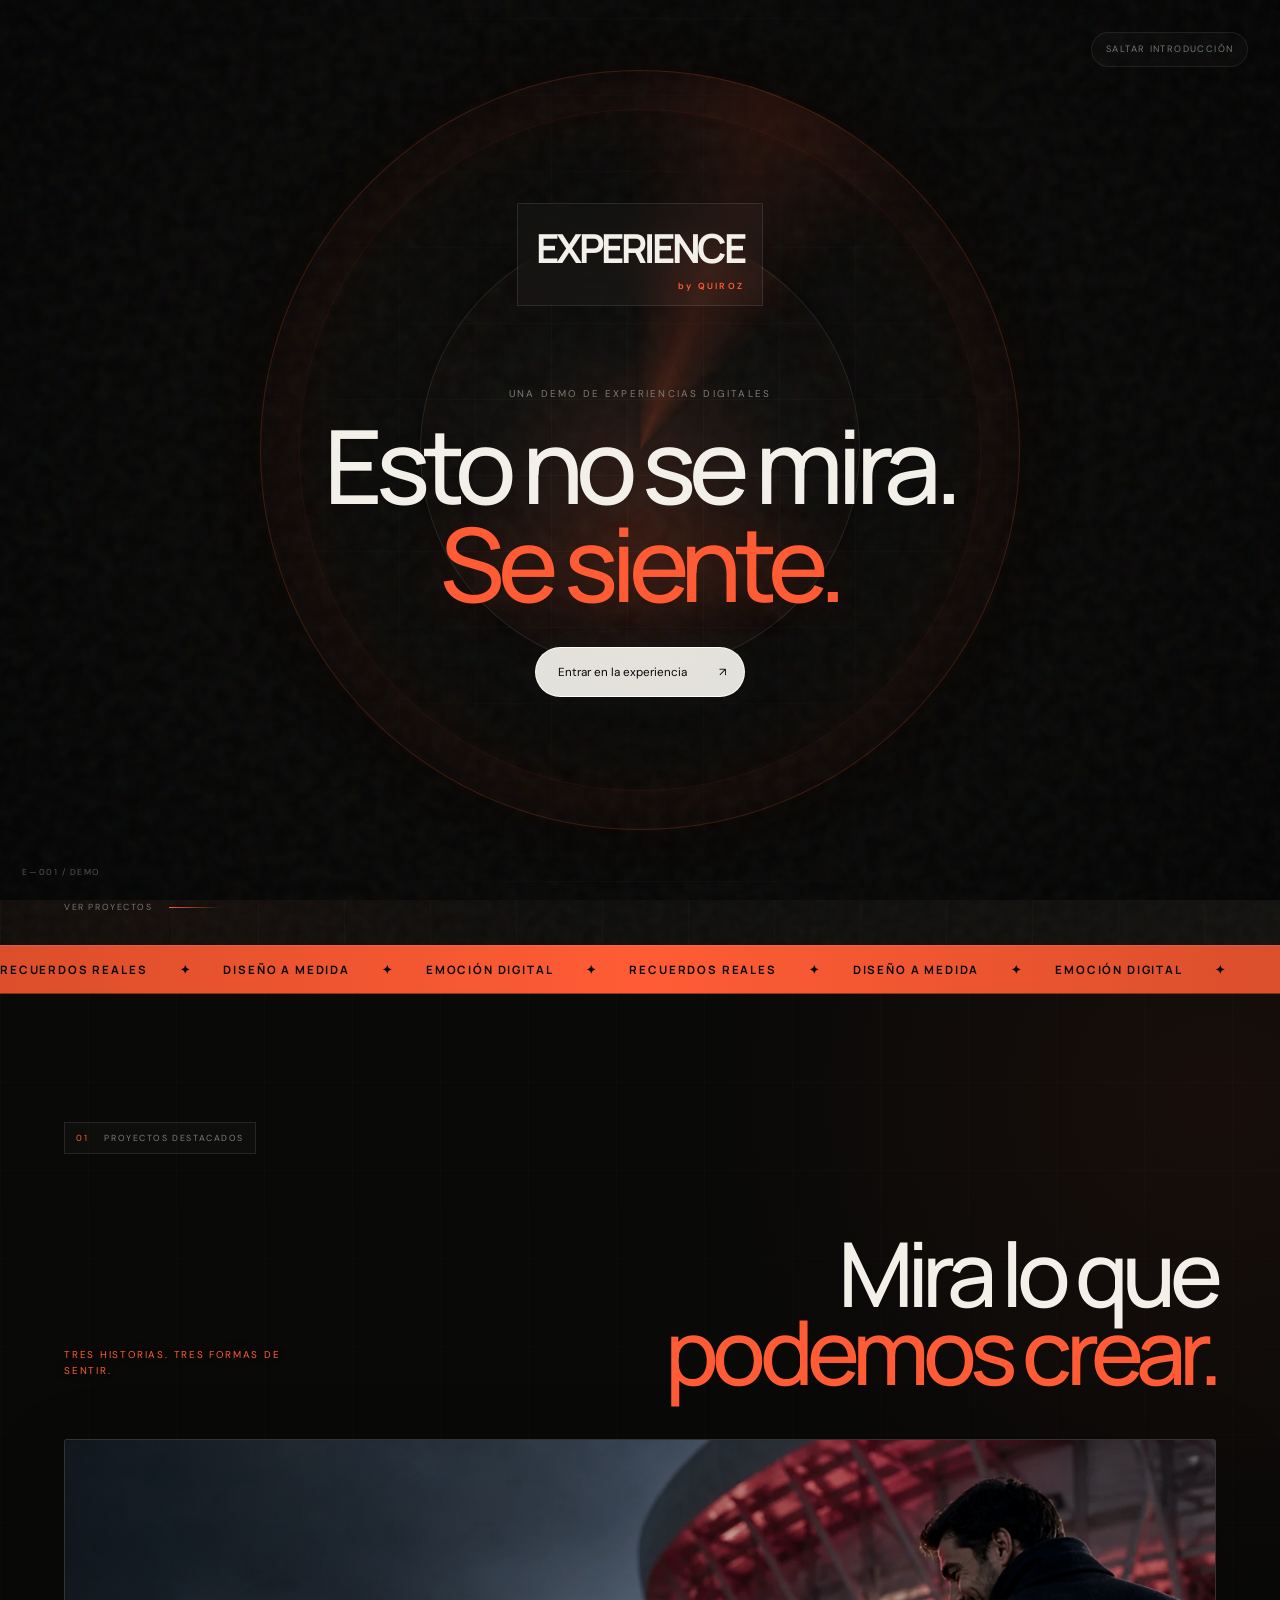
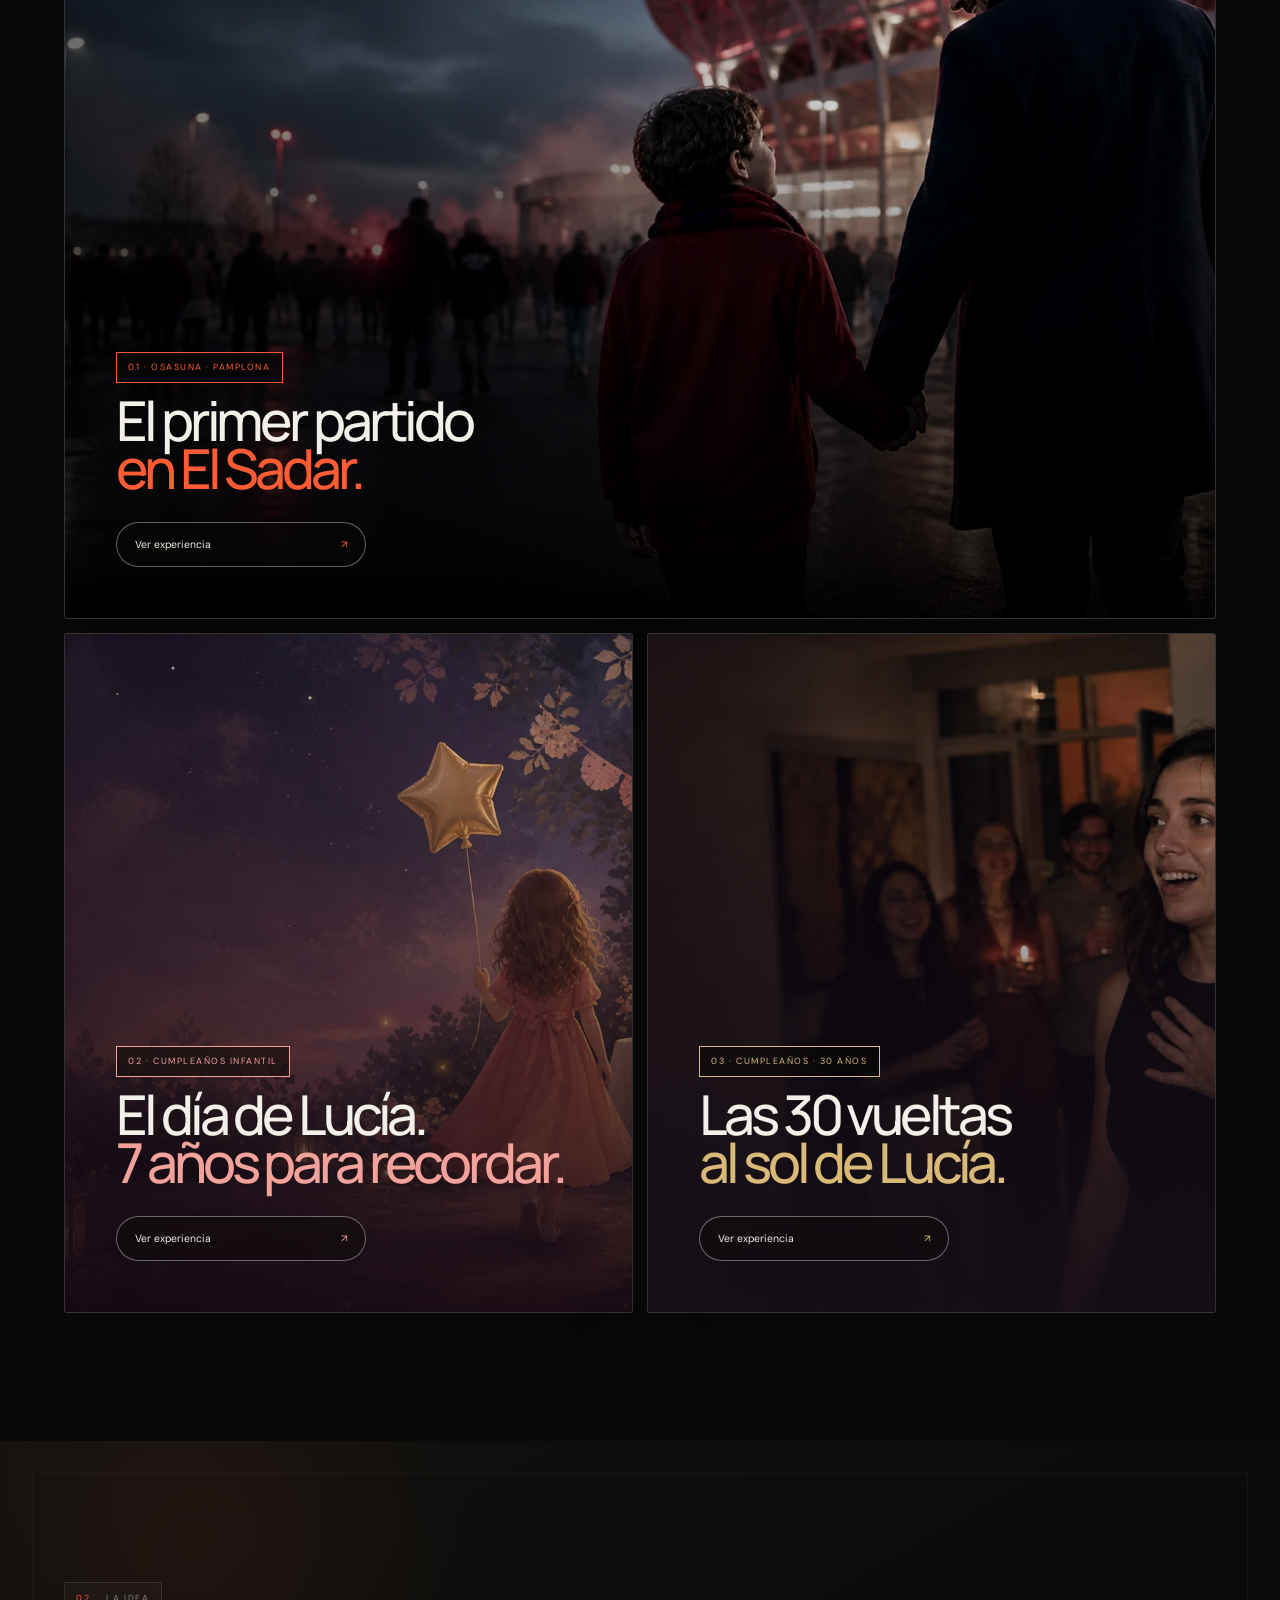
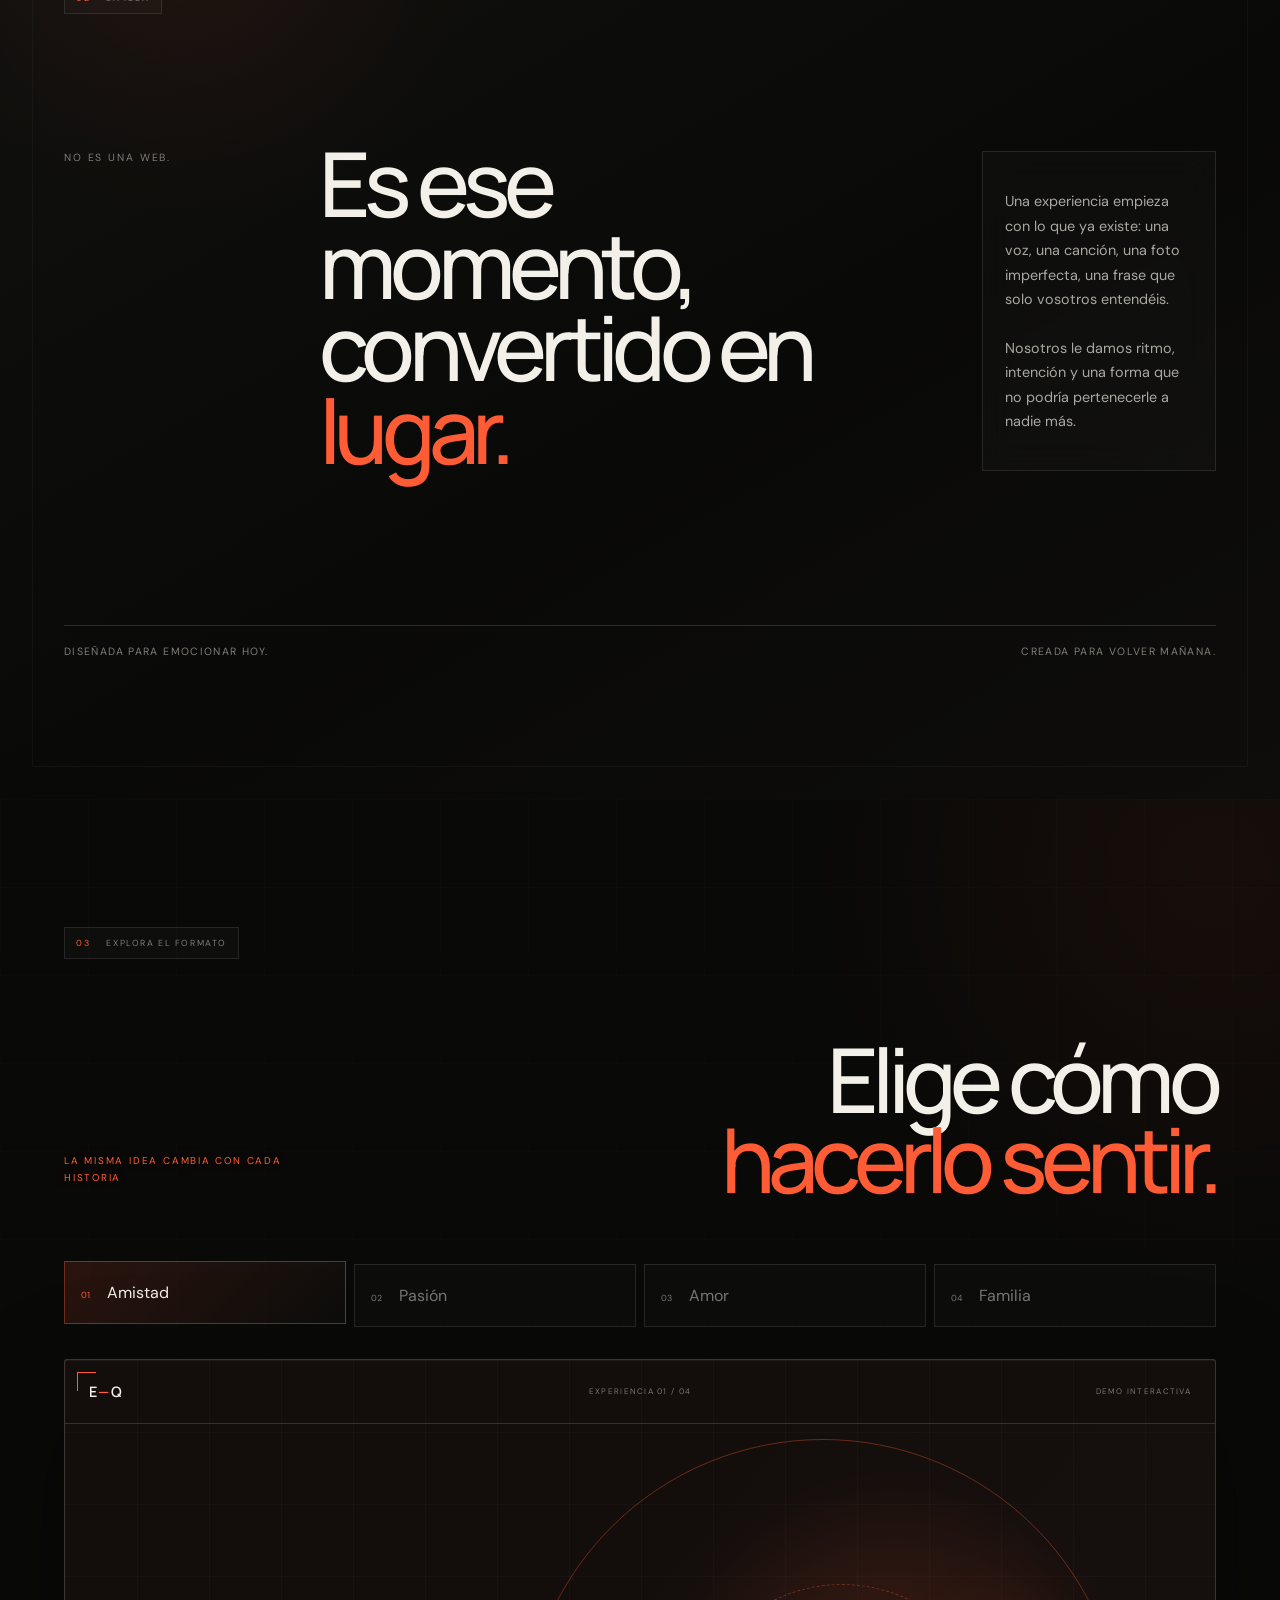
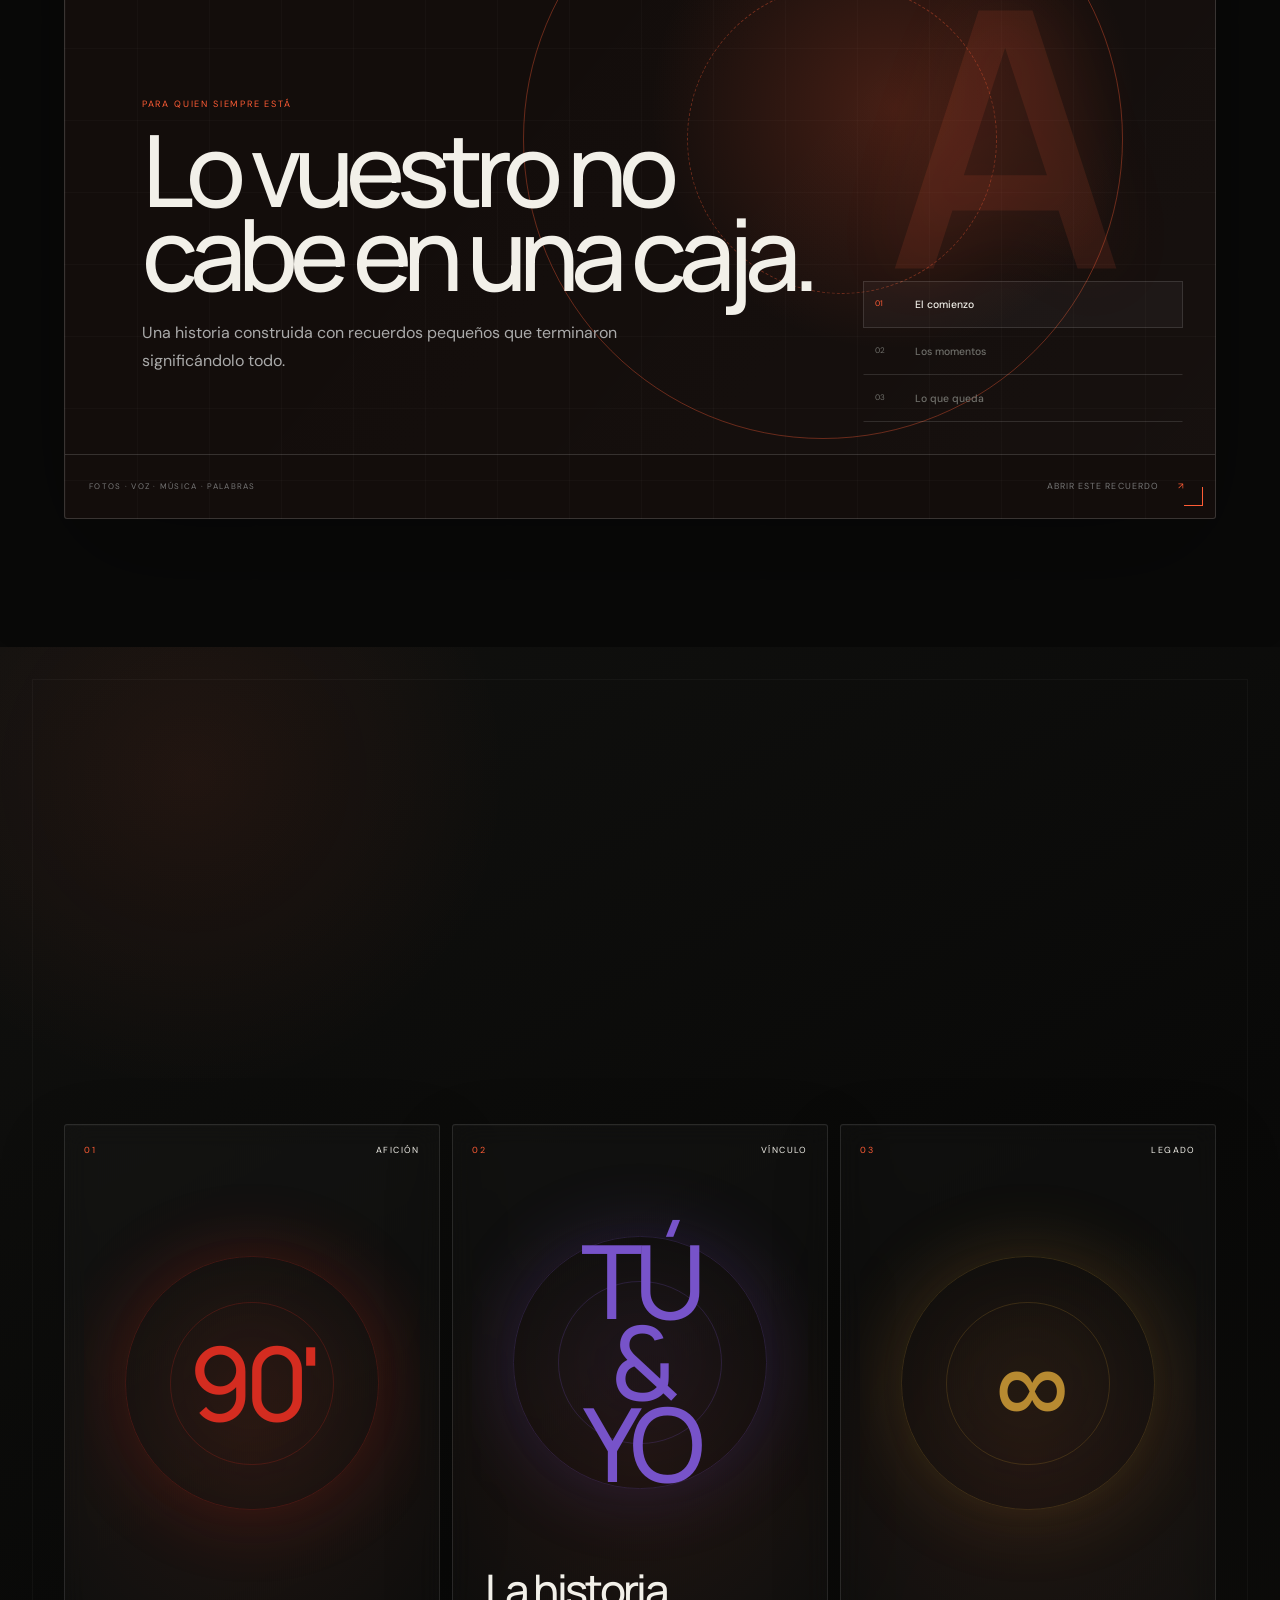
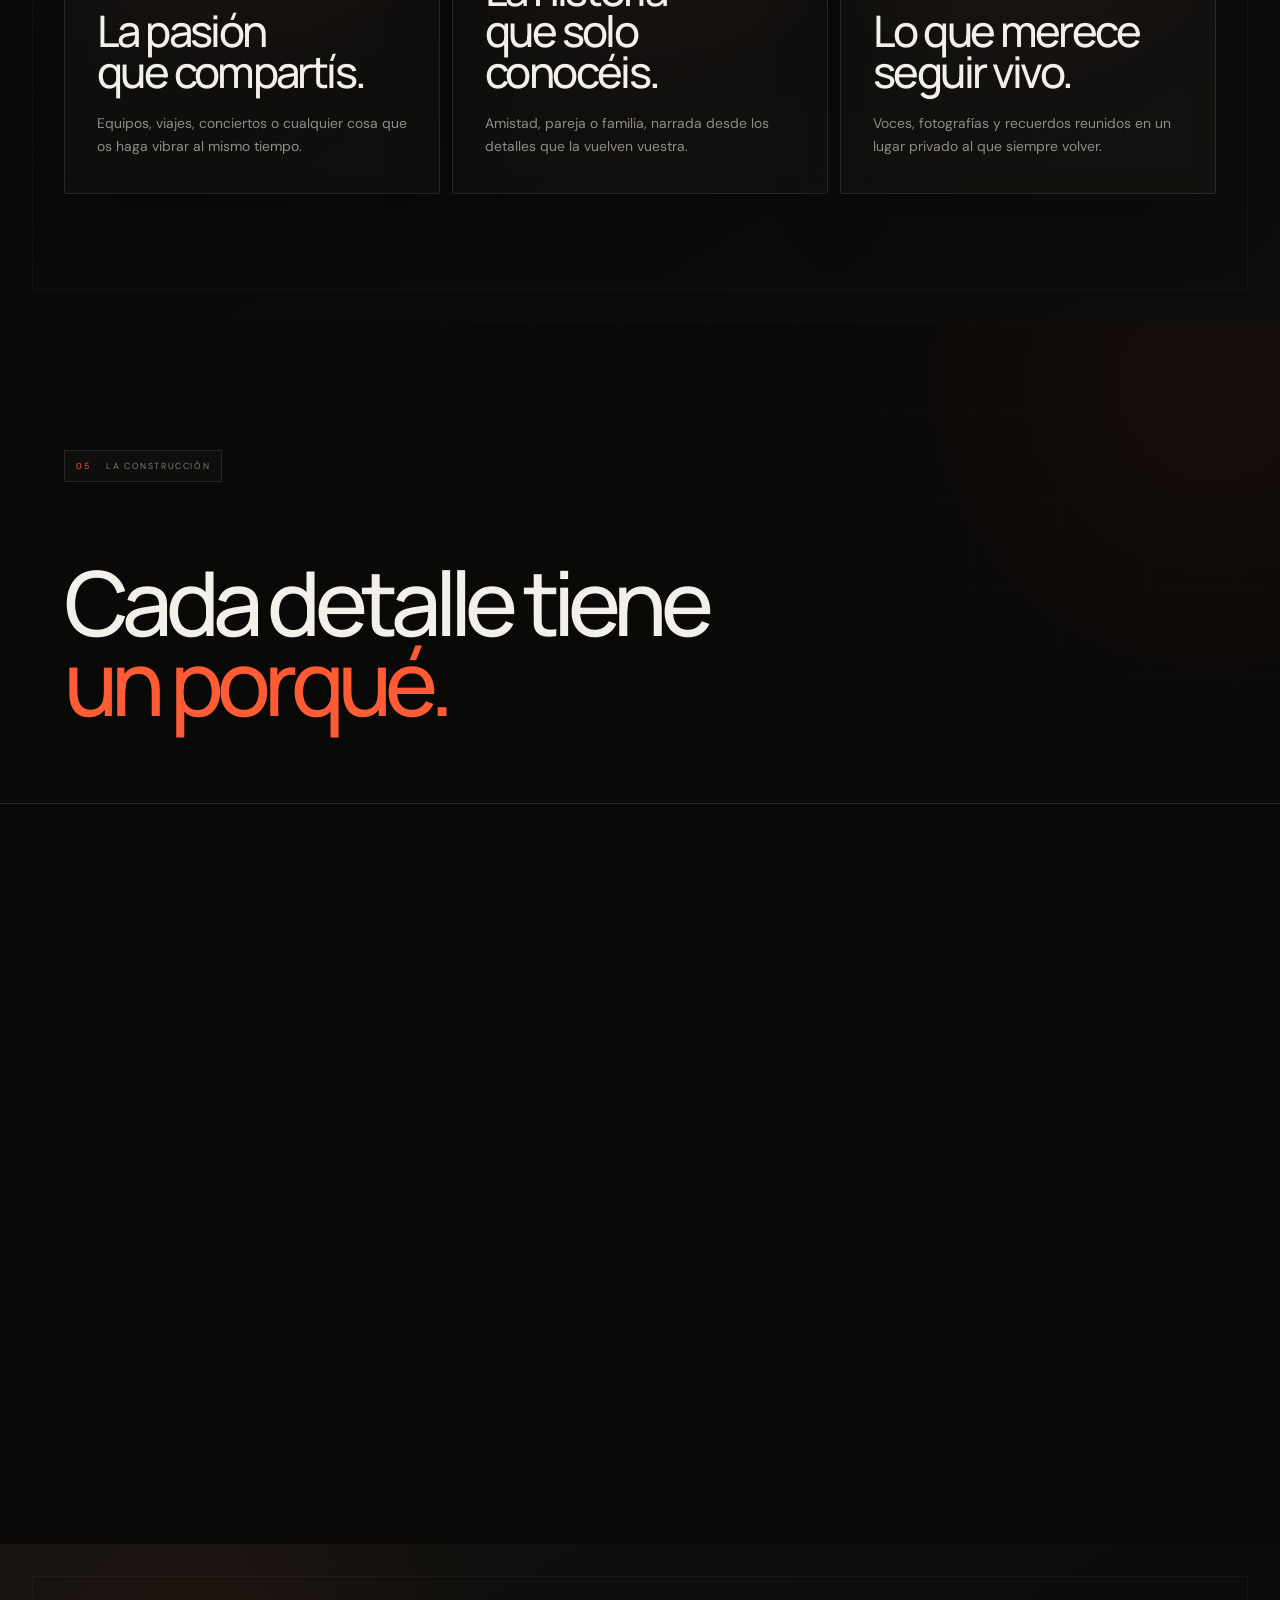
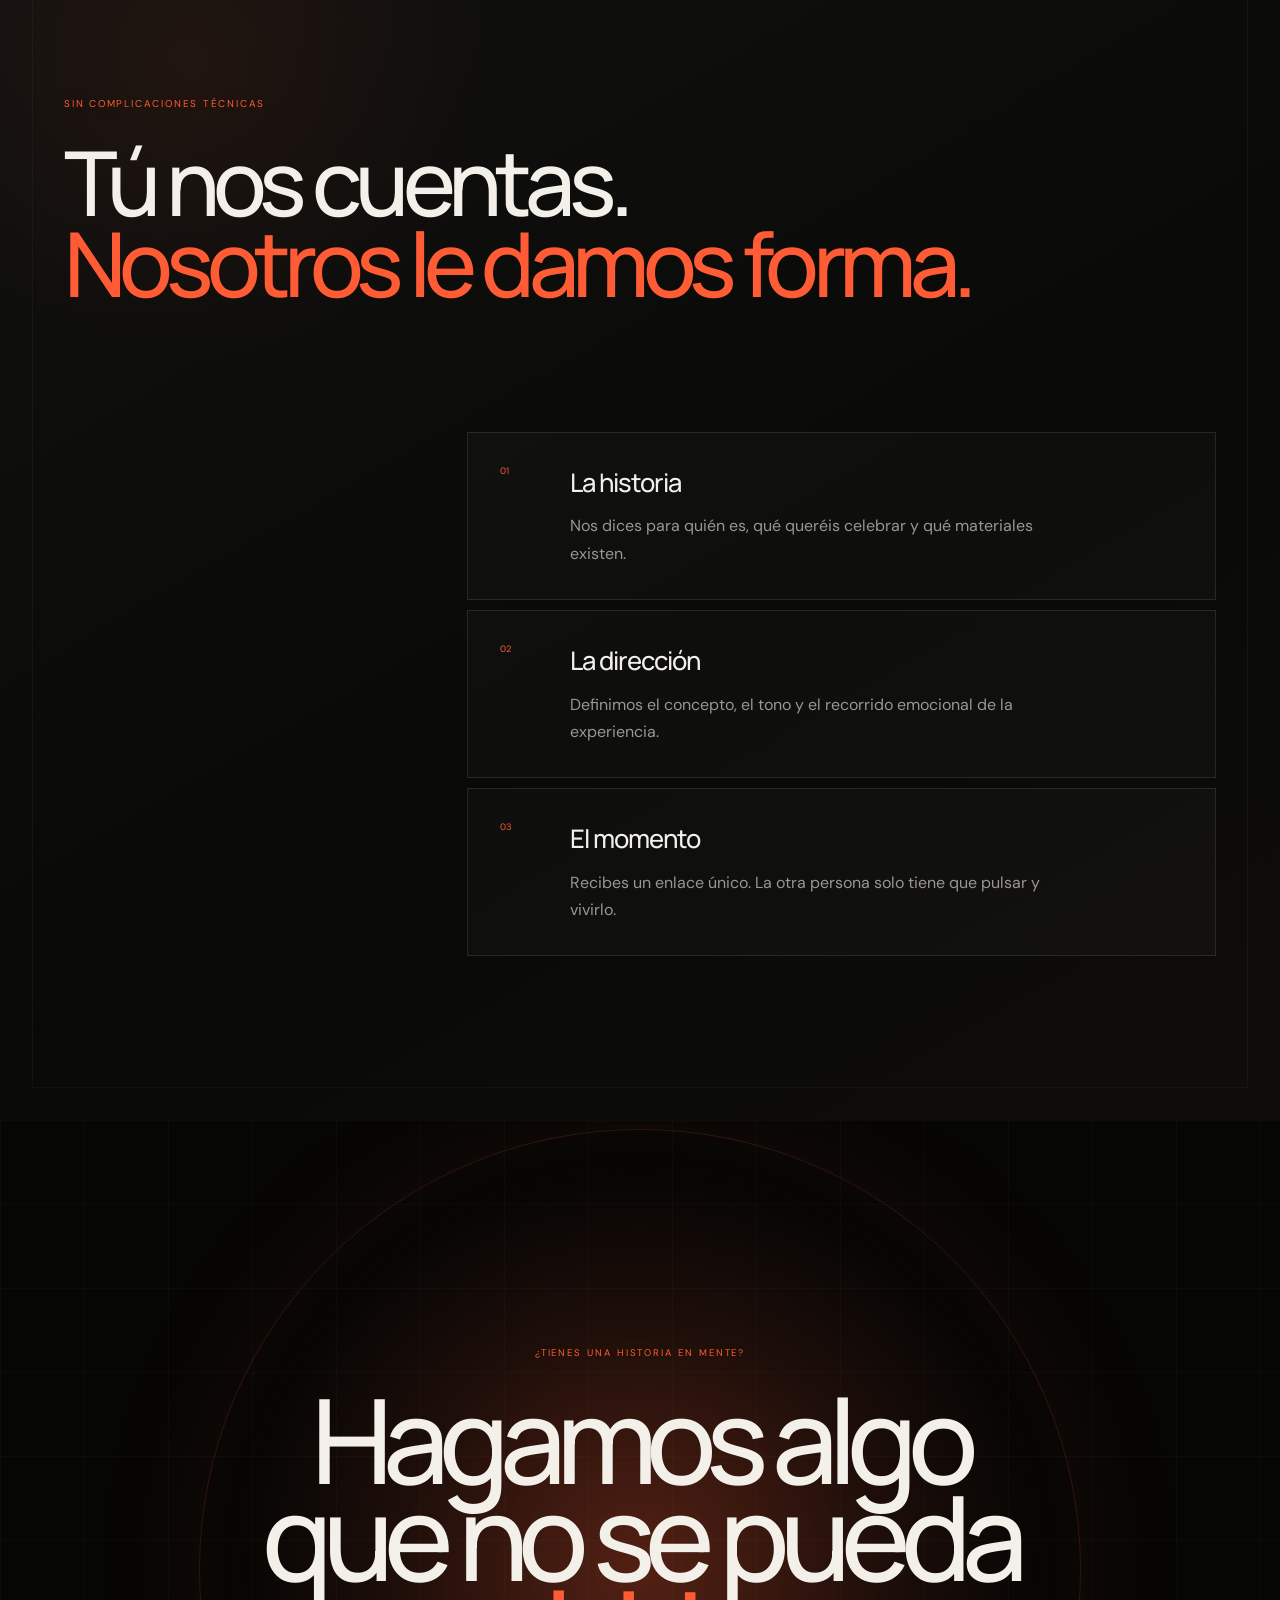
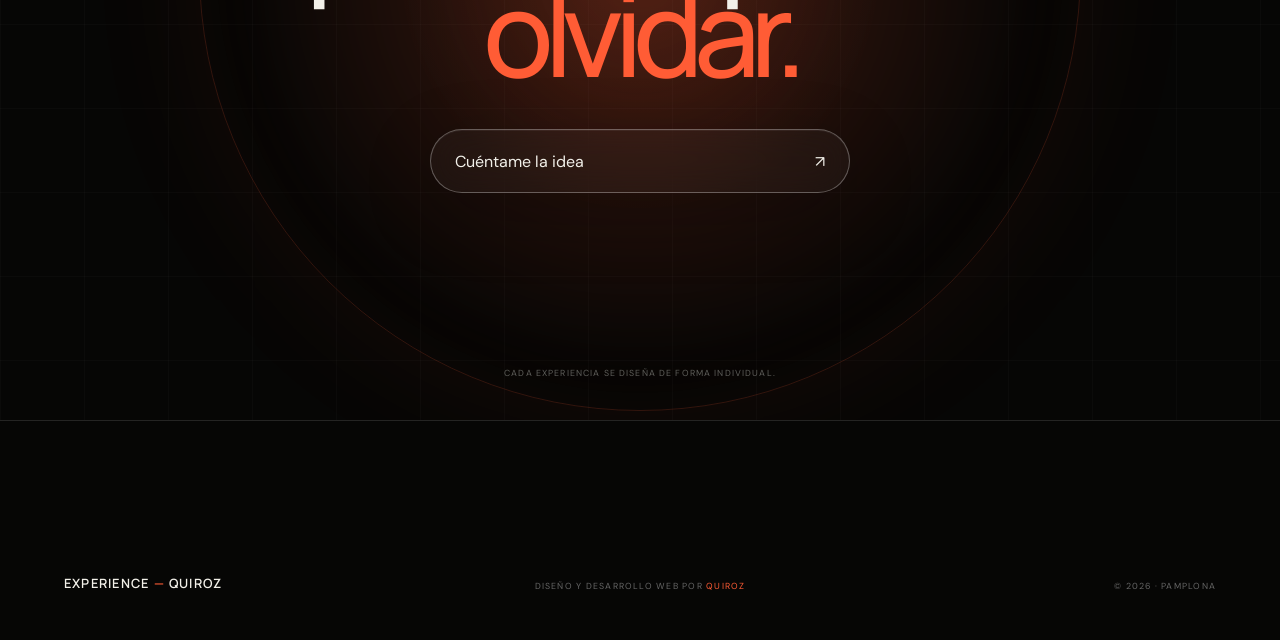
==== commit c286a1ea: "Refine Experience Quiroz cinematic visual system" ====
--- a/index.html
+++ b/index.html
@@ -101,7 +101,7 @@
       <section class="featured-projects" id="proyectos" aria-labelledby="featured-title">
         <div class="section-index reveal"><span>01</span><span>PROYECTOS DESTACADOS</span></div>
         <div class="featured-projects__heading">
-          <p class="kicker reveal">Dos historias. Dos formas de sentir.</p>
+          <p class="kicker reveal">Tres historias. Tres formas de sentir.</p>
           <h2 id="featured-title" class="reveal">Mira lo que<br /><em>podemos crear.</em></h2>
         </div>
         <div class="featured-projects__grid">
--- a/styles.css
+++ b/styles.css
@@ -515,6 +515,628 @@
   .gift-qr__copy h2 { font-size: clamp(3.1rem, 15vw, 4.8rem); }
 }
 
+/* Visual evolution — cinematic modular interface */
+:root {
+  --ink: #070706;
+  --ink-soft: #0d0d0b;
+  --paper: #dedad0;
+  --white: #f2f0e9;
+  --muted: #99978f;
+  --line: rgba(255, 255, 255, 0.12);
+  --accent: #ff6240;
+  --accent-rgb: 255, 98, 64;
+  --ease-cinematic: cubic-bezier(.16, 1, .3, 1);
+  --glass: rgba(18, 17, 15, .62);
+}
+
+body {
+  background:
+    radial-gradient(circle at 75% 8%, rgba(var(--accent-rgb), .035), transparent 25%),
+    var(--ink);
+}
+
+a:focus-visible,
+button:focus-visible {
+  outline: 2px solid var(--accent);
+  outline-offset: 5px;
+}
+
+.site-header {
+  height: 68px;
+  margin: 12px auto 0;
+  width: calc(100% - 24px);
+  border: 1px solid rgba(255,255,255,.05);
+  border-radius: 4px;
+  background: linear-gradient(180deg, rgba(9,9,8,.42), rgba(9,9,8,.18));
+  backdrop-filter: blur(8px);
+}
+
+.site-header.is-scrolled {
+  background: rgba(8, 8, 7, .84);
+  border-color: rgba(255,255,255,.12);
+  box-shadow: 0 18px 60px rgba(0,0,0,.26);
+  backdrop-filter: blur(24px) saturate(125%);
+}
+
+.brand small { text-shadow: 0 0 20px rgba(var(--accent-rgb), .55); }
+
+.header-cta {
+  align-items: center;
+  padding: .7rem .9rem .7rem 1rem;
+  border: 1px solid rgba(255,255,255,.14);
+  border-radius: 999px;
+  background: rgba(255,255,255,.035);
+  transition: border-color .35s ease, background .35s ease, transform .35s var(--ease-cinematic);
+}
+
+.header-cta:hover {
+  transform: translateY(-2px);
+  border-color: rgba(var(--accent-rgb), .55);
+  background: rgba(var(--accent-rgb), .09);
+}
+
+.intro {
+  isolation: isolate;
+  background:
+    radial-gradient(circle at 50% 58%, rgba(var(--accent-rgb), .14), transparent 21%),
+    radial-gradient(circle at 50% 50%, #11100e 0, #070706 52%, #030303 100%);
+}
+
+.intro::before,
+.intro::after {
+  content: '';
+  position: absolute;
+  pointer-events: none;
+}
+
+.intro::before {
+  inset: 18px;
+  border: 1px solid rgba(255,255,255,.08);
+  background-image:
+    linear-gradient(rgba(255,255,255,.025) 1px, transparent 1px),
+    linear-gradient(90deg, rgba(255,255,255,.025) 1px, transparent 1px);
+  background-size: 76px 76px;
+  mask-image: radial-gradient(circle at center, #000 18%, transparent 72%);
+}
+
+.intro::after {
+  width: min(68vw, 680px);
+  aspect-ratio: 1;
+  border-radius: 50%;
+  box-shadow:
+    0 0 0 1px rgba(var(--accent-rgb), .06),
+    0 0 100px rgba(var(--accent-rgb), .09),
+    inset 0 0 90px rgba(var(--accent-rgb), .04);
+}
+
+.intro__orbit {
+  border-color: rgba(var(--accent-rgb), .2);
+  background: conic-gradient(from 90deg, transparent 0 74%, rgba(var(--accent-rgb), .09), transparent 88%);
+  box-shadow: inset 0 0 100px rgba(var(--accent-rgb), .025), 0 0 50px rgba(0,0,0,.5);
+}
+
+.intro__orbit--two {
+  border-style: solid;
+  border-color: rgba(255,255,255,.09);
+}
+
+.intro__content { z-index: 3; }
+.intro__eyebrow { color: #7f7d76; }
+.intro h1 { text-wrap: balance; }
+.intro h1 em { text-shadow: 0 0 50px rgba(var(--accent-rgb), .18); }
+
+.wordmark {
+  padding: 1rem 1.1rem .85rem;
+  border: 1px solid rgba(255,255,255,.1);
+  background: rgba(255,255,255,.025);
+  backdrop-filter: blur(14px);
+  box-shadow: 0 18px 70px rgba(0,0,0,.22);
+}
+
+.intro__skip {
+  top: 2rem;
+  right: 2rem;
+  padding: .65rem .85rem;
+  border: 1px solid rgba(255,255,255,.08);
+  border-radius: 999px;
+  background: rgba(255,255,255,.02);
+  transition: color .25s ease, border-color .25s ease;
+}
+
+.intro__skip:hover { color: var(--white); border-color: rgba(255,255,255,.24); }
+
+.hero {
+  min-height: 105svh;
+  isolation: isolate;
+  background:
+    linear-gradient(rgba(255,255,255,.018) 1px, transparent 1px),
+    linear-gradient(90deg, rgba(255,255,255,.018) 1px, transparent 1px),
+    radial-gradient(circle at 78% 48%, rgba(var(--accent-rgb), .12), transparent 24%),
+    radial-gradient(circle at 12% 90%, rgba(var(--accent-rgb), .045), transparent 30%),
+    linear-gradient(145deg, #070706 35%, #11100e 100%);
+  background-size: 86px 86px, 86px 86px, auto, auto, auto;
+}
+
+.hero::before {
+  content: '';
+  position: absolute;
+  z-index: 0;
+  inset: 12% 3.5% 5%;
+  border: 1px solid rgba(255,255,255,.055);
+  border-radius: 3px;
+  pointer-events: none;
+}
+
+.hero::after {
+  content: 'PRIVATE DIGITAL EXPERIENCE  /  E—001';
+  position: absolute;
+  right: 4.5%;
+  top: 15%;
+  color: rgba(255,255,255,.32);
+  font-size: .47rem;
+  letter-spacing: .2em;
+  writing-mode: vertical-rl;
+}
+
+.hero__halo {
+  right: -18vw;
+  top: -14vw;
+  width: 58vw;
+  height: 58vw;
+  border-color: rgba(var(--accent-rgb), .12);
+  box-shadow: inset 0 0 120px rgba(var(--accent-rgb), .035);
+}
+
+.hero__copy {
+  padding-left: clamp(0rem, 2vw, 2rem);
+  transform: translate3d(0, var(--hero-lift, 0px), 0);
+  will-change: transform;
+}
+.kicker { text-shadow: 0 0 24px rgba(var(--accent-rgb), .32); }
+.hero h2 { max-width: 990px; text-wrap: balance; }
+.hero h2 em { text-shadow: 0 0 48px rgba(var(--accent-rgb), .12); }
+
+.hero__summary {
+  padding-left: 1.2rem;
+  border-left: 1px solid rgba(var(--accent-rgb), .48);
+}
+
+.pill-button {
+  position: relative;
+  overflow: hidden;
+  border-color: rgba(255,255,255,.18);
+  background: rgba(255,255,255,.045);
+  box-shadow: inset 0 1px rgba(255,255,255,.06), 0 16px 50px rgba(0,0,0,.15);
+  backdrop-filter: blur(18px) saturate(120%);
+}
+
+.pill-button::before {
+  content: '';
+  position: absolute;
+  inset: 0;
+  background: linear-gradient(100deg, transparent 20%, rgba(255,255,255,.1), transparent 70%);
+  transform: translateX(-120%);
+  transition: transform .65s var(--ease-cinematic);
+}
+
+.pill-button:hover::before { transform: translateX(120%); }
+
+.pill-button--light {
+  border-color: rgba(255,255,255,.9);
+  background: rgba(242,240,233,.94);
+  color: var(--ink);
+  box-shadow: 0 18px 70px rgba(0,0,0,.28), 0 0 40px rgba(255,255,255,.04);
+}
+
+.pill-button--light:hover {
+  border-color: var(--accent);
+  background: var(--accent);
+  color: var(--ink);
+}
+
+.memory-object {
+  --mx: 0px;
+  --my: 0px;
+  transform: translate3d(var(--mx), calc(var(--my) + var(--hero-drift, 0px)), 0) rotate(var(--hero-rotate, 0deg));
+  transition: transform .8s var(--ease-cinematic);
+  filter: drop-shadow(0 30px 80px rgba(0,0,0,.4));
+}
+
+.memory-object::after {
+  content: '';
+  position: absolute;
+  inset: 6%;
+  border-radius: 50%;
+  background:
+    repeating-radial-gradient(circle at 50% 50%, transparent 0 23px, rgba(255,255,255,.025) 24px 25px),
+    conic-gradient(from 45deg, transparent, rgba(var(--accent-rgb),.08), transparent 38%);
+  mask-image: radial-gradient(circle, transparent 0 22%, #000 23% 68%, transparent 69%);
+  animation: orbit 45s linear infinite;
+}
+
+.memory-object__ring--outer {
+  border-style: solid;
+  border-color: rgba(255,255,255,.12);
+  box-shadow: inset 0 0 50px rgba(255,255,255,.02);
+}
+
+.memory-object__ring--middle {
+  border-color: rgba(var(--accent-rgb), .36);
+  box-shadow: 0 0 70px rgba(var(--accent-rgb), .08);
+}
+
+.memory-object__core {
+  z-index: 2;
+  border-color: rgba(255,255,255,.25);
+  background:
+    radial-gradient(circle at 34% 27%, rgba(255,255,255,.18), transparent 11%),
+    radial-gradient(circle at 42% 35%, rgba(var(--accent-rgb),.33), rgba(14,12,10,.94) 66%);
+  box-shadow:
+    0 0 0 10px rgba(255,255,255,.018),
+    0 0 110px rgba(var(--accent-rgb), .2),
+    inset -18px -18px 55px rgba(0,0,0,.35);
+}
+
+.ticker {
+  border-top: 1px solid rgba(255,255,255,.08);
+  border-bottom: 1px solid rgba(0,0,0,.4);
+  background: linear-gradient(90deg, #dc4e2b, var(--accent), #db4f2c);
+  box-shadow: 0 0 60px rgba(var(--accent-rgb),.12);
+}
+
+.featured-projects,
+.demo-section,
+.ingredients {
+  position: relative;
+  isolation: isolate;
+  background:
+    radial-gradient(circle at 95% 5%, rgba(var(--accent-rgb),.06), transparent 22%),
+    #090908;
+}
+
+.featured-projects::before,
+.demo-section::before,
+.ingredients::before {
+  content: '';
+  position: absolute;
+  z-index: -1;
+  inset: 0;
+  pointer-events: none;
+  background-image:
+    linear-gradient(rgba(255,255,255,.015) 1px, transparent 1px),
+    linear-gradient(90deg, rgba(255,255,255,.015) 1px, transparent 1px);
+  background-size: 88px 88px;
+  mask-image: linear-gradient(to bottom, #000, transparent 85%);
+}
+
+.section-index {
+  width: fit-content;
+  padding: .55rem .7rem;
+  border: 1px solid currentColor;
+  border-color: rgba(255,255,255,.1);
+  background: rgba(255,255,255,.025);
+  color: #7e7d77;
+}
+
+.featured-projects__heading { margin-top: 5rem; }
+.featured-projects__grid { gap: 14px; }
+
+.featured-project {
+  --card-x: 50%;
+  --card-y: 50%;
+  min-height: min(54vw, 680px);
+  border-color: rgba(255,255,255,.13);
+  border-radius: 3px;
+  box-shadow: 0 24px 80px rgba(0,0,0,.22);
+  isolation: isolate;
+}
+
+.featured-project:first-child {
+  grid-column: 1 / -1;
+  min-height: min(63vw, 780px);
+}
+
+.featured-project::before {
+  content: '';
+  position: absolute;
+  z-index: 1;
+  inset: 0;
+  pointer-events: none;
+  opacity: 0;
+  background: radial-gradient(420px circle at var(--card-x) var(--card-y), rgba(var(--accent-rgb), .15), transparent 68%);
+  transition: opacity .45s ease;
+}
+
+.featured-project:hover::before { opacity: 1; }
+.featured-project > img { filter: saturate(.76) contrast(1.06); transform: scale(1.01); }
+.featured-project:hover > img { transform: scale(1.045); filter: saturate(.95) contrast(1.05); }
+
+.featured-project__shade {
+  background:
+    linear-gradient(180deg, rgba(0,0,0,.14), rgba(0,0,0,.1) 32%, rgba(0,0,0,.94) 100%),
+    linear-gradient(90deg, rgba(0,0,0,.5), transparent 70%);
+}
+
+.featured-project__copy { z-index: 2; }
+.featured-project__copy > span {
+  display: inline-flex;
+  padding: .55rem .7rem;
+  border: 1px solid currentColor;
+  background: rgba(7,7,6,.48);
+  backdrop-filter: blur(12px);
+}
+
+.featured-project__copy a {
+  background: rgba(10,10,9,.4);
+  backdrop-filter: blur(14px);
+}
+
+.manifesto,
+.formats,
+.process {
+  background:
+    radial-gradient(circle at 15% 10%, rgba(var(--accent-rgb),.075), transparent 20%),
+    linear-gradient(150deg, #11110f, #090908 58%, #0e0d0b);
+  color: var(--white);
+}
+
+.manifesto::after,
+.formats::after,
+.process::after {
+  content: '';
+  position: absolute;
+  pointer-events: none;
+  inset: 2rem;
+  border: 1px solid rgba(255,255,255,.035);
+}
+
+.manifesto__content { position: relative; z-index: 1; }
+.manifesto__lead { color: #7e7d76; }
+.manifesto__aside {
+  padding: 1.4rem;
+  border: 1px solid rgba(255,255,255,.1);
+  background: rgba(255,255,255,.025);
+  color: #aaa8a1;
+  backdrop-filter: blur(16px);
+}
+
+.manifesto__statement {
+  position: relative;
+  z-index: 1;
+  border-color: rgba(255,255,255,.14);
+  color: #807e77;
+}
+
+.demo-section { overflow: hidden; }
+.experience-switcher { gap: 8px; border: 0; }
+.switcher-button {
+  border: 1px solid rgba(255,255,255,.11) !important;
+  background: rgba(255,255,255,.02);
+  transition: color .35s ease, background .35s ease, border-color .35s ease, transform .35s var(--ease-cinematic);
+}
+
+.switcher-button:hover,
+.switcher-button.is-active {
+  transform: translateY(-3px);
+  border-color: rgba(var(--accent-rgb), .42) !important;
+  background: linear-gradient(135deg, rgba(var(--accent-rgb),.14), rgba(255,255,255,.02));
+}
+
+.experience-stage {
+  position: relative;
+  border-color: rgba(255,255,255,.16);
+  border-radius: 3px;
+  background:
+    linear-gradient(rgba(255,255,255,.018) 1px, transparent 1px),
+    linear-gradient(90deg, rgba(255,255,255,.018) 1px, transparent 1px),
+    var(--stage-ink);
+  background-size: 72px 72px, 72px 72px, auto;
+  box-shadow: 0 38px 120px rgba(0,0,0,.32), inset 0 1px rgba(255,255,255,.035);
+}
+
+.experience-stage::before,
+.experience-stage::after {
+  content: '';
+  position: absolute;
+  z-index: 4;
+  width: 18px;
+  height: 18px;
+  pointer-events: none;
+}
+
+.experience-stage::before { top: 12px; left: 12px; border-top: 1px solid var(--accent); border-left: 1px solid var(--accent); }
+.experience-stage::after { right: 12px; bottom: 12px; border-right: 1px solid var(--accent); border-bottom: 1px solid var(--accent); }
+
+.experience-stage__visual {
+  background:
+    radial-gradient(circle at 72% 45%, rgba(var(--accent-rgb),.21), transparent 27%),
+    linear-gradient(130deg, transparent 35%, rgba(255,255,255,.015));
+}
+
+.stage-symbol { text-shadow: 0 0 80px rgba(var(--accent-rgb), .09); }
+.stage-copy h3 { text-wrap: balance; }
+
+.chapter-button {
+  padding: 1rem .7rem;
+  border: 1px solid transparent;
+  border-bottom-color: rgba(255,255,255,.12);
+  transition: border-color .3s ease, background .3s ease, color .3s ease;
+}
+
+.chapter-button:hover,
+.chapter-button.is-active {
+  border-color: rgba(255,255,255,.12);
+  background: rgba(255,255,255,.035);
+}
+
+.formats { position: relative; }
+.formats__heading p { color: #9b9992; }
+.format-grid { gap: 12px; border: 0; background: transparent; }
+.format-card {
+  --card-x: 50%;
+  --card-y: 50%;
+  position: relative;
+  isolation: isolate;
+  border: 1px solid rgba(255,255,255,.11);
+  border-radius: 3px;
+  background:
+    radial-gradient(380px circle at var(--card-x) var(--card-y), rgba(var(--accent-rgb),.07), transparent 66%),
+    rgba(255,255,255,.025);
+  color: var(--white);
+  box-shadow: 0 22px 70px rgba(0,0,0,.18), inset 0 1px rgba(255,255,255,.025);
+  backdrop-filter: blur(12px);
+  transition: transform .6s var(--ease-cinematic), border-color .4s ease, background .4s ease;
+}
+
+.format-card:hover { transform: translateY(-8px); border-color: rgba(255,255,255,.22); }
+.format-card__copy p { color: #8f8d86; }
+.format-card__art::before { box-shadow: 0 0 80px currentColor; }
+.format-card__art i { opacity: .2; filter: blur(60px); }
+
+.ingredients { overflow: hidden; }
+.ingredient {
+  position: relative;
+  border-color: rgba(255,255,255,.1);
+  transition: background .5s var(--ease-cinematic), color .35s ease, padding .5s var(--ease-cinematic);
+}
+
+.ingredient::before {
+  content: '';
+  position: absolute;
+  left: 0;
+  top: 0;
+  bottom: 0;
+  width: 2px;
+  background: var(--accent);
+  transform: scaleY(0);
+  transform-origin: bottom;
+  transition: transform .45s var(--ease-cinematic);
+}
+
+.ingredient:hover {
+  padding-left: calc(5vw + 1rem);
+  background: linear-gradient(90deg, rgba(var(--accent-rgb),.12), rgba(var(--accent-rgb),.025) 55%, transparent);
+  color: var(--white);
+}
+
+.ingredient:hover::before { transform: scaleY(1); }
+.ingredient:hover > span { color: var(--accent); }
+.ingredient:hover p { color: #b1afa8; }
+.ingredient:hover i { color: #77756f; }
+
+.process { position: relative; }
+.process__steps { position: relative; z-index: 1; }
+.process__steps li {
+  margin-bottom: 10px;
+  padding: 2rem;
+  border: 1px solid rgba(255,255,255,.1);
+  background: rgba(255,255,255,.022);
+  transition: transform .45s var(--ease-cinematic), background .35s ease, border-color .35s ease;
+}
+
+.process__steps li:hover {
+  transform: translateX(-10px);
+  border-color: rgba(var(--accent-rgb),.35);
+  background: rgba(var(--accent-rgb),.055);
+}
+
+.process__steps p { color: #99978f; }
+
+.closing {
+  isolation: isolate;
+  background:
+    linear-gradient(rgba(255,255,255,.018) 1px, transparent 1px),
+    linear-gradient(90deg, rgba(255,255,255,.018) 1px, transparent 1px),
+    radial-gradient(circle at 50% 50%, rgba(var(--accent-rgb),.1), transparent 31%),
+    #060605;
+  background-size: 84px 84px, 84px 84px, auto, auto;
+}
+
+.closing::before {
+  content: '';
+  position: absolute;
+  z-index: -1;
+  width: min(72vw, 880px);
+  aspect-ratio: 1;
+  border: 1px solid rgba(var(--accent-rgb),.18);
+  border-radius: 50%;
+  box-shadow: 0 0 130px rgba(var(--accent-rgb),.07), inset 0 0 100px rgba(var(--accent-rgb),.035);
+  animation: orbit 44s linear infinite;
+}
+
+.closing__cta {
+  background: rgba(255,255,255,.035);
+  box-shadow: inset 0 1px rgba(255,255,255,.06), 0 20px 70px rgba(0,0,0,.22);
+  backdrop-filter: blur(18px);
+}
+
+.site-footer { background: #060605; }
+
+.memory-modal {
+  background:
+    radial-gradient(circle at center, rgba(var(--accent-rgb),.09), transparent 32%),
+    rgba(4,4,4,.95);
+  backdrop-filter: blur(26px) saturate(120%);
+}
+
+.memory-modal__content {
+  padding: clamp(2rem, 5vw, 5rem);
+  border: 1px solid rgba(255,255,255,.08);
+  background: rgba(255,255,255,.018);
+  box-shadow: 0 40px 120px rgba(0,0,0,.38);
+}
+
+.reveal {
+  opacity: 0;
+  transform: translateY(46px) scale(.992);
+  filter: blur(8px);
+  transition:
+    opacity 1s var(--ease-cinematic),
+    transform 1s var(--ease-cinematic),
+    filter 1s var(--ease-cinematic);
+  transition-delay: var(--reveal-delay, 0ms);
+}
+
+.reveal.in { opacity: 1; transform: none; filter: blur(0); }
+
+@media (max-width: 980px) {
+  .site-header { height: var(--header-height); margin-top: 8px; width: calc(100% - 16px); }
+  .hero::before { inset: 11% 1rem 2rem; }
+  .hero::after { display: none; }
+  .featured-project:first-child { min-height: min(92vw, 740px); }
+  .manifesto::after, .formats::after, .process::after { inset: 1rem; }
+}
+
+@media (max-width: 720px) {
+  .featured-project:first-child { grid-column: auto; min-height: 640px; }
+  .featured-project { min-height: 590px; }
+}
+
+@media (max-width: 640px) {
+  .site-header { padding: 0 1rem; }
+  .mobile-nav { top: calc(var(--header-height) + 8px); inset-inline: 8px; bottom: 8px; border: 1px solid rgba(255,255,255,.1); background: rgba(7,7,6,.96); backdrop-filter: blur(24px); }
+  .intro::before { inset: 10px; background-size: 48px 48px; }
+  .intro__skip { top: 1.2rem; right: 1.2rem; }
+  .hero { min-height: 860px; background-size: 52px 52px, 52px 52px, auto, auto, auto; }
+  .hero::before { inset: 10% .65rem 1rem; }
+  .memory-object { top: 11%; }
+  .memory-object__label { display: none; }
+  .featured-projects, .demo-section, .ingredients { background-size: auto; }
+  .section-index { padding: .5rem .6rem; }
+  .featured-projects__heading { margin-top: 3rem; }
+  .featured-project:first-child { min-height: 600px; }
+  .manifesto::after, .formats::after, .process::after { inset: .6rem; }
+  .manifesto__aside { margin-top: 3rem; }
+  .experience-switcher { gap: 6px; }
+  .switcher-button { padding: 1rem .75rem; }
+  .format-grid { gap: 10px; }
+  .format-card { min-height: 500px; }
+  .ingredient:hover { padding-left: 1.75rem; }
+  .process__steps li { padding: 1.5rem 1.1rem; }
+  .process__steps li:hover { transform: none; }
+  .closing { background-size: 52px 52px, 52px 52px, auto, auto; }
+}
+
 @media (prefers-reduced-motion: reduce) {
   html { scroll-behavior: auto; }
   *, *::before, *::after { animation-duration: .01ms !important; animation-iteration-count: 1 !important; transition-duration: .01ms !important; }
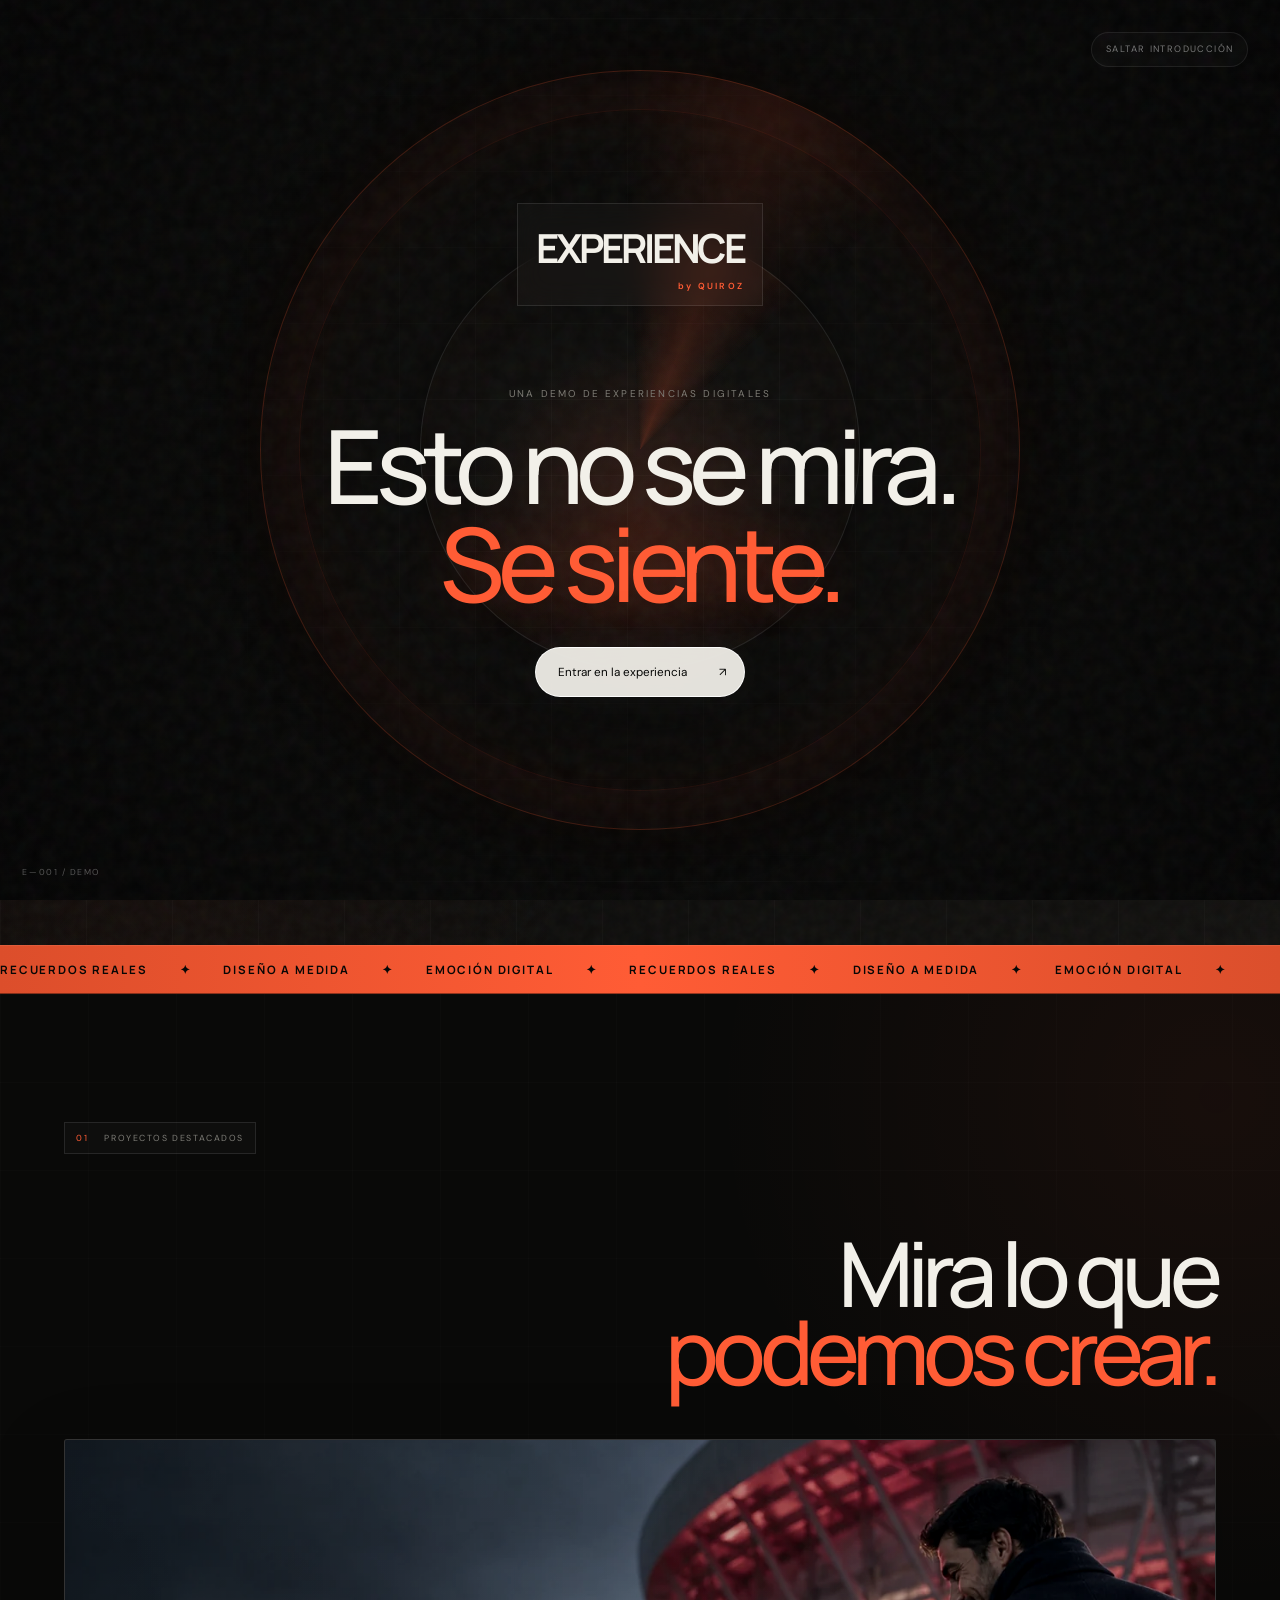
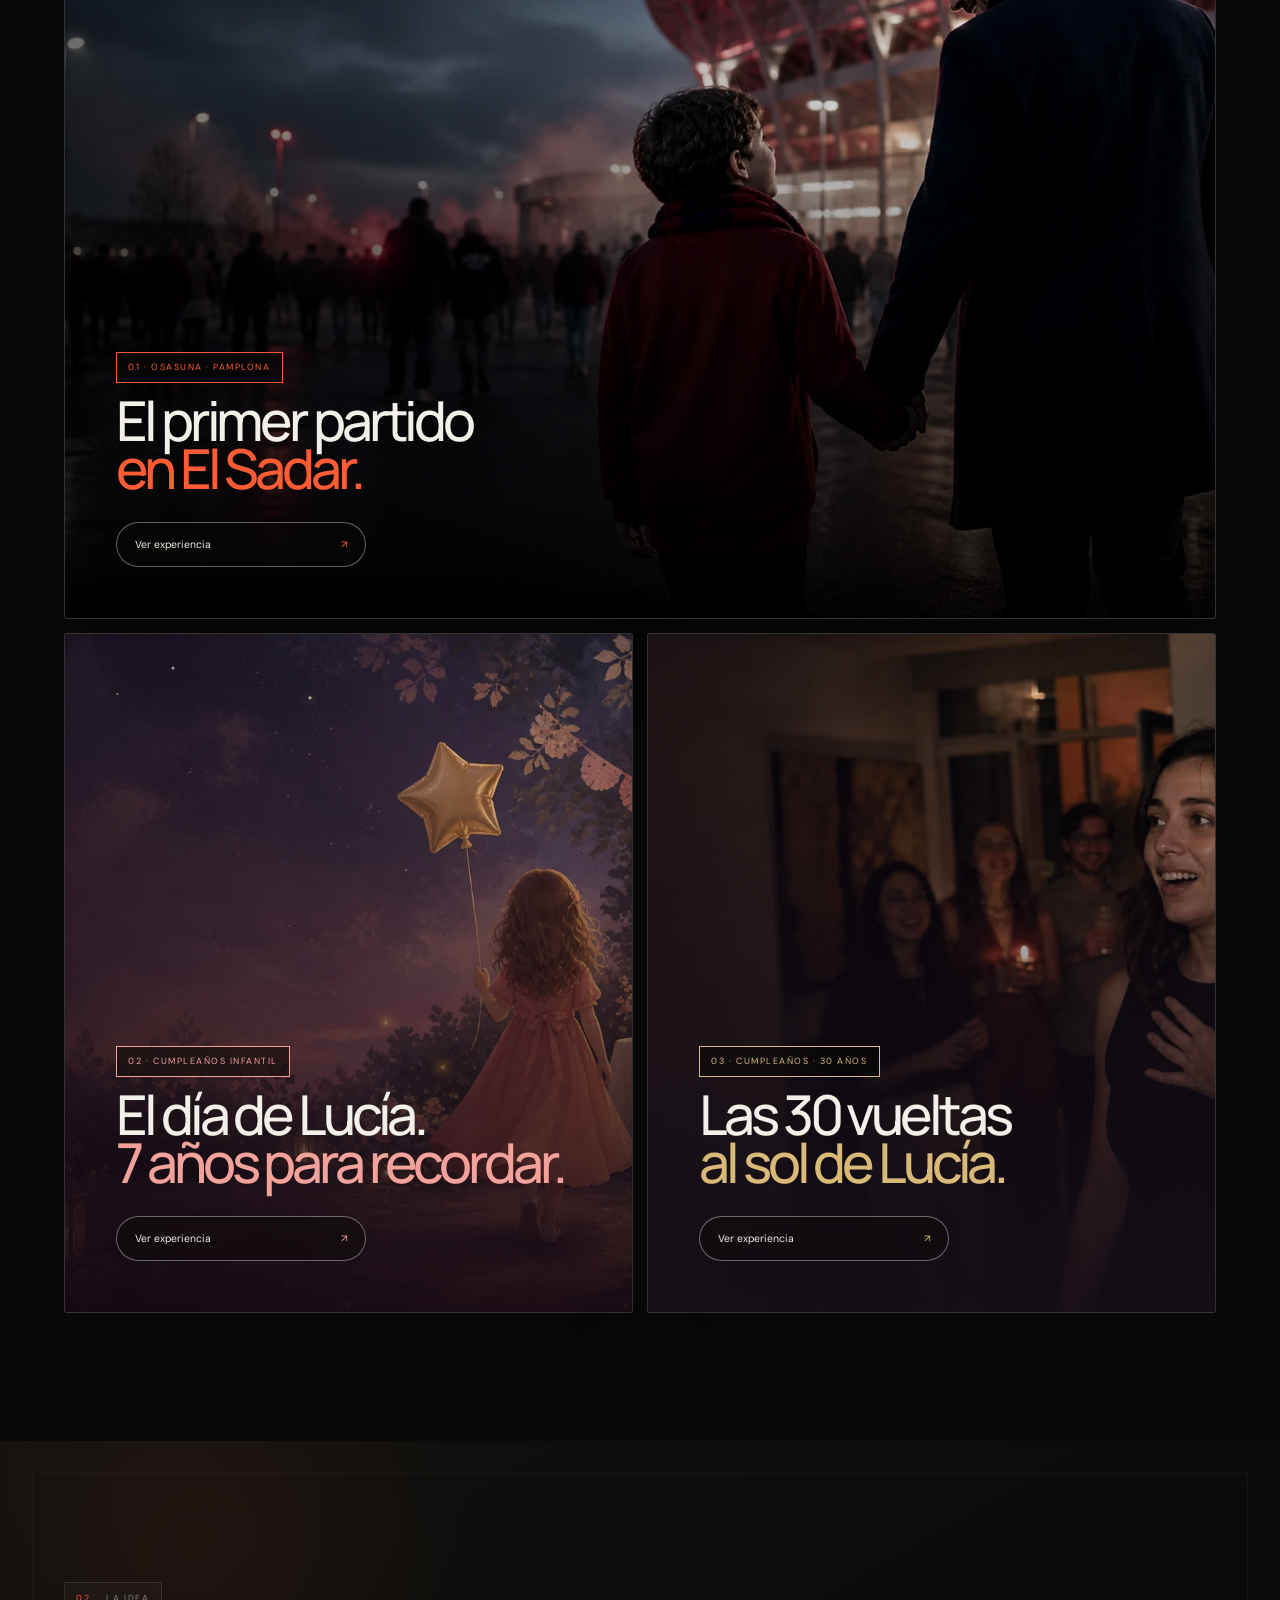
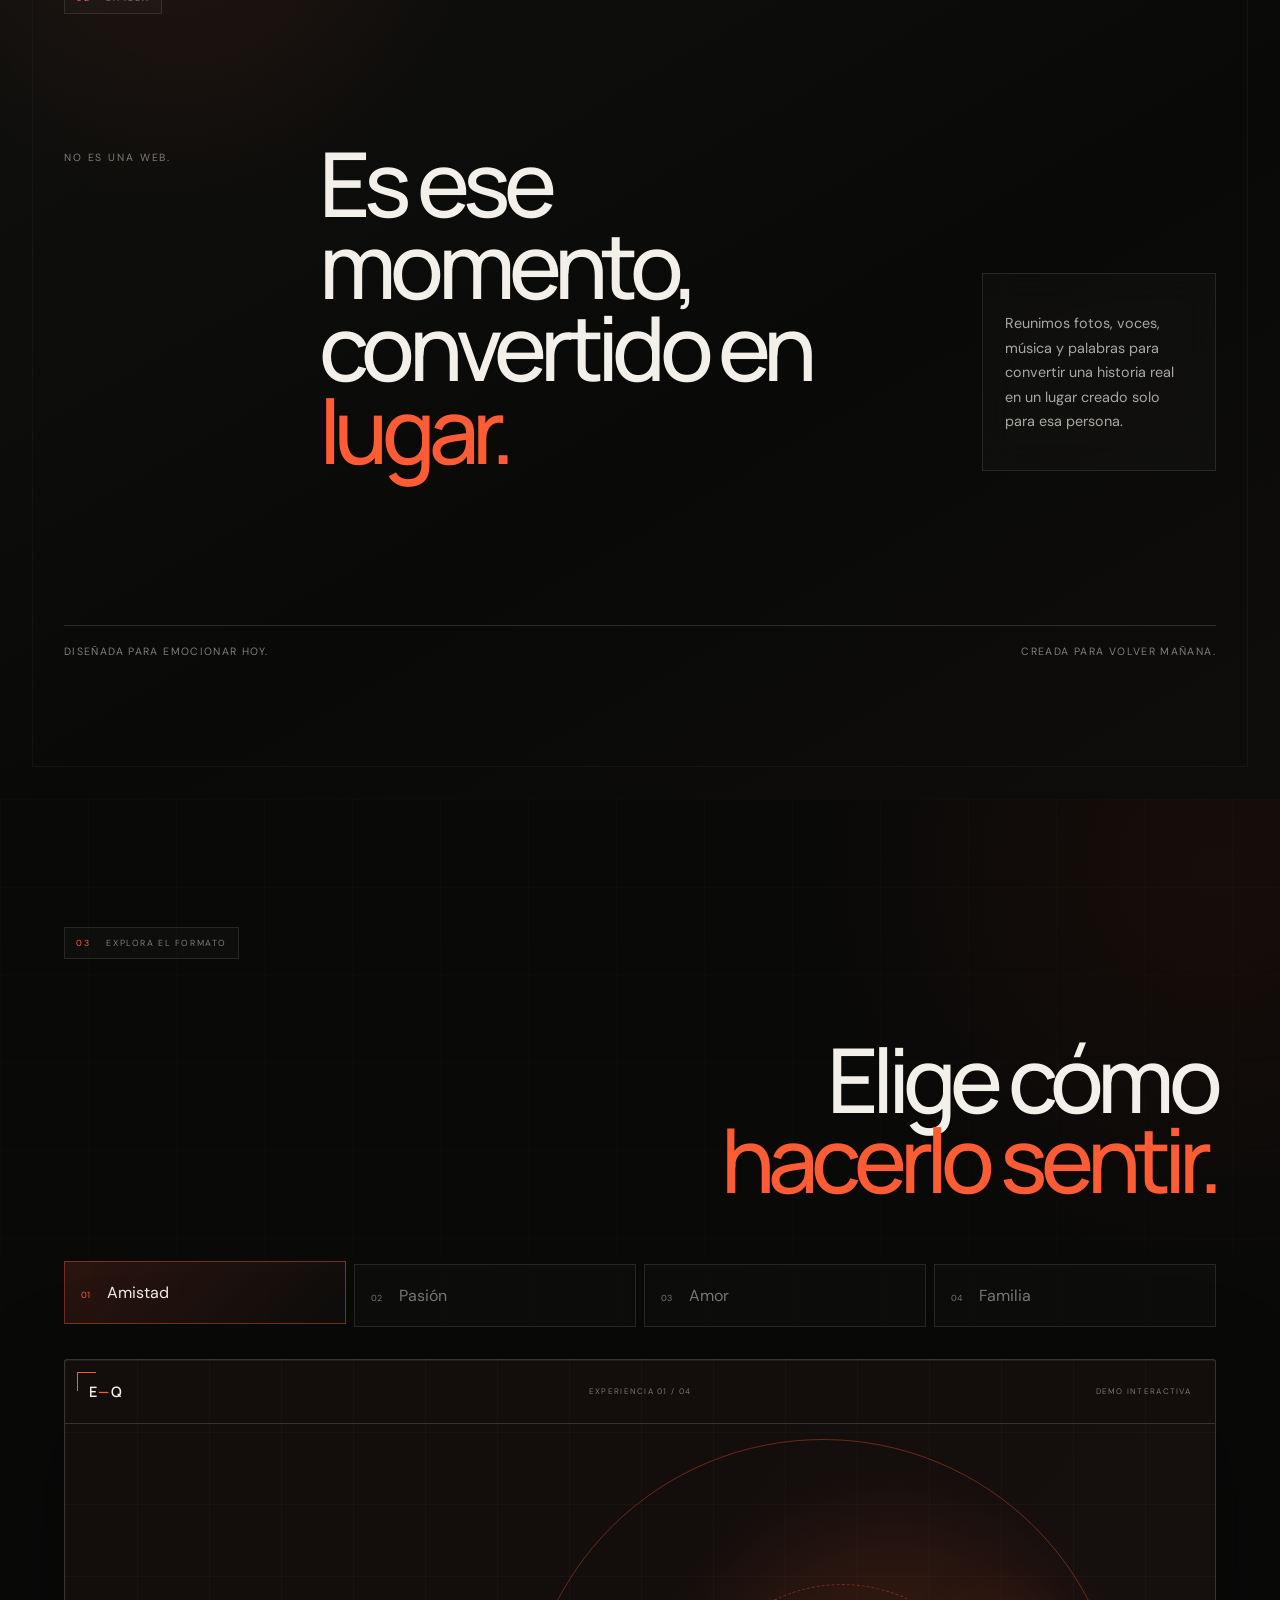
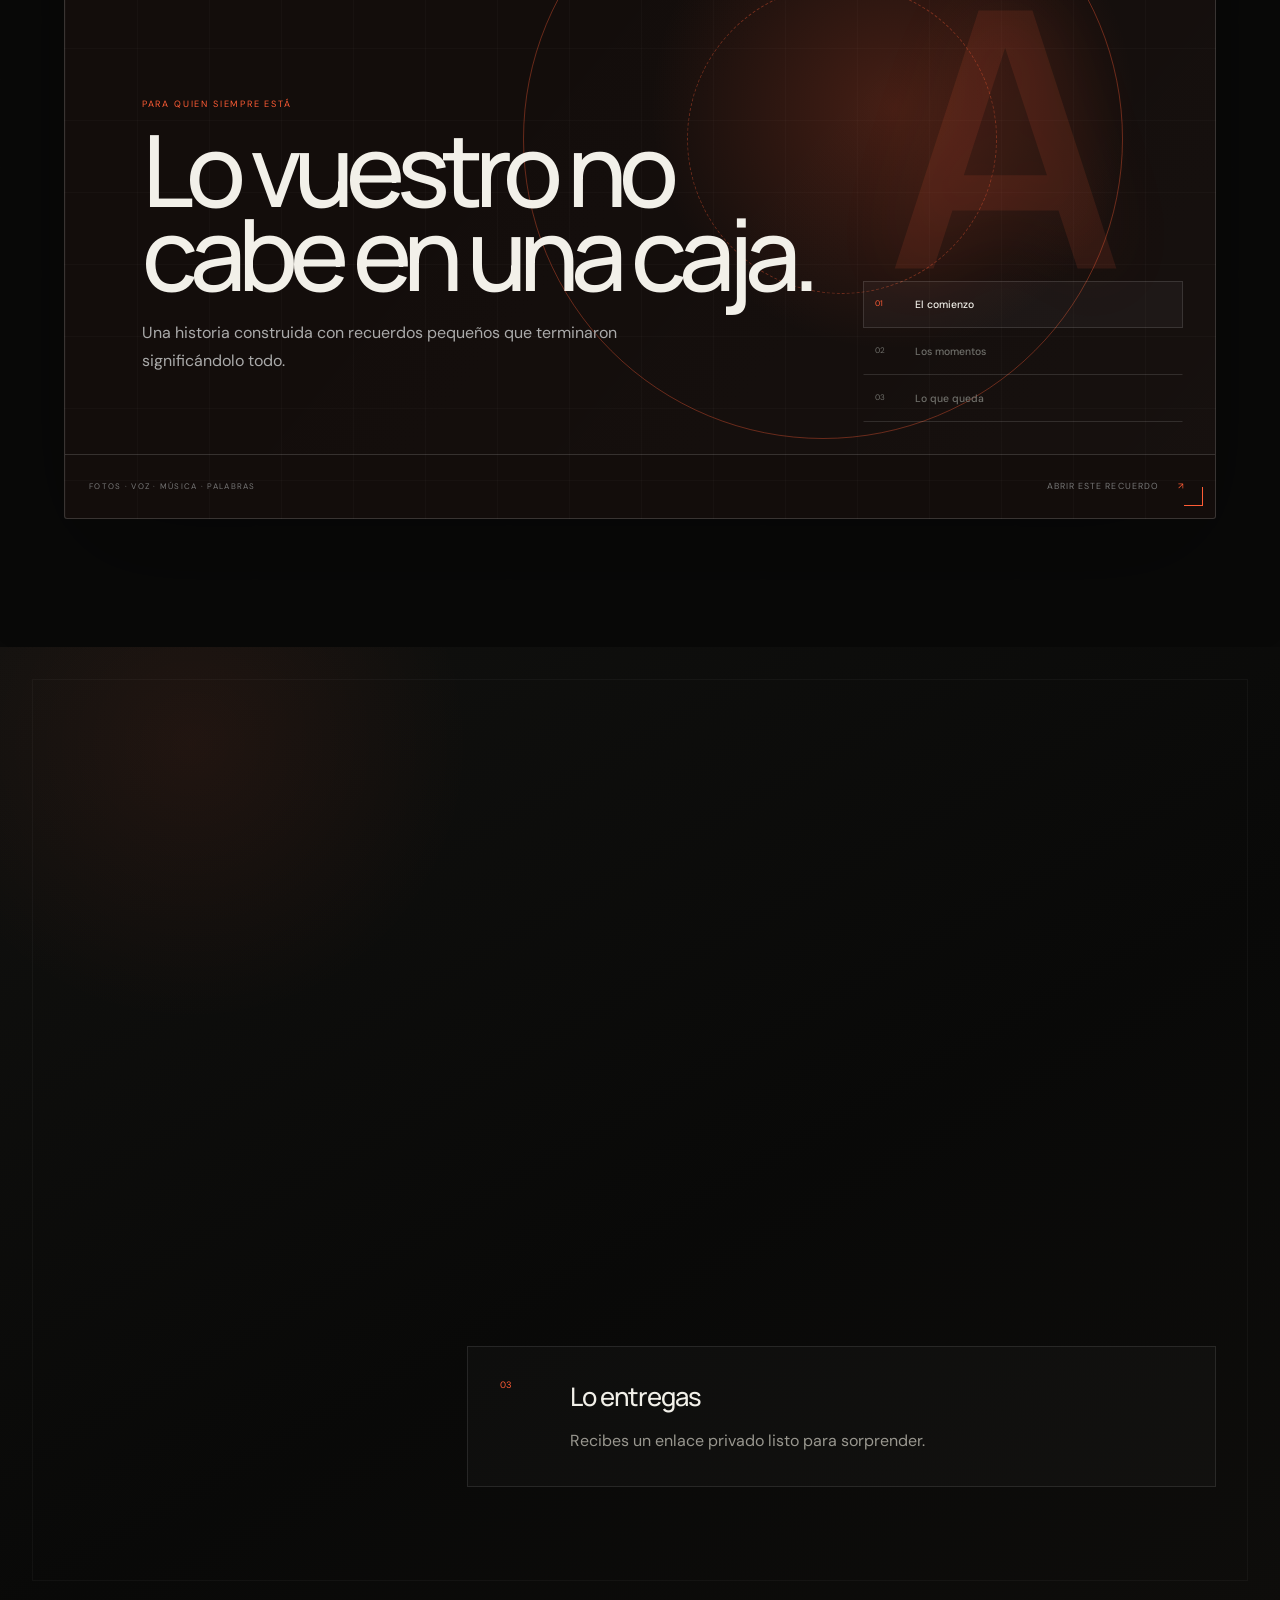
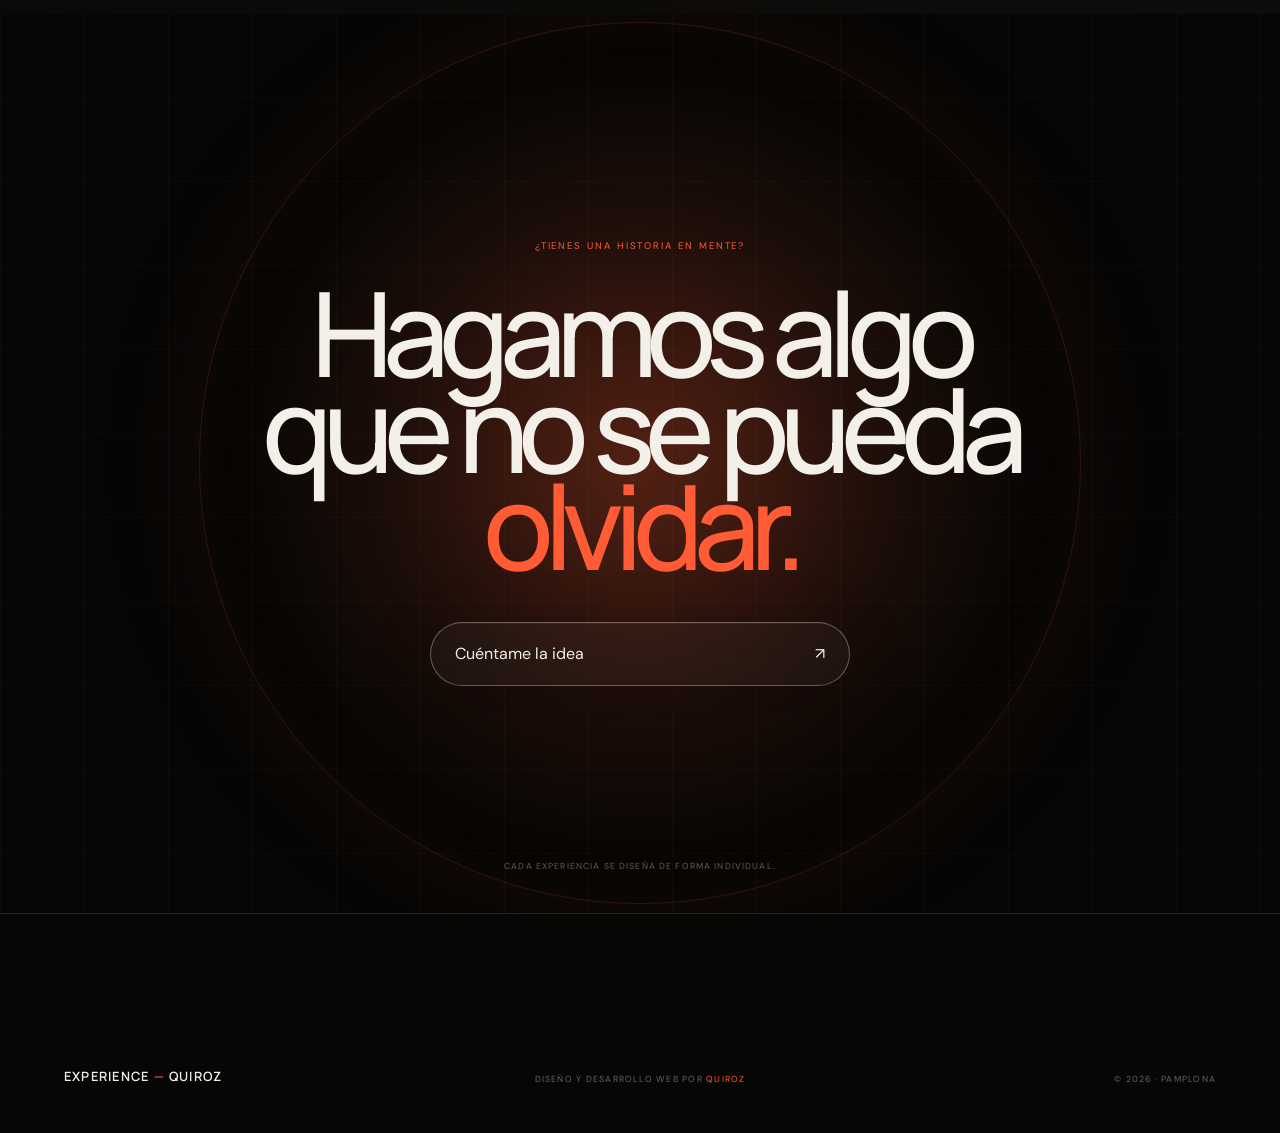
==== commit cd1f37d7: "Streamline Experience Quiroz storytelling" ====
--- a/index.html
+++ b/index.html
@@ -54,7 +54,6 @@
       <nav class="mobile-nav" id="mobileNav" aria-label="Navegación móvil" hidden>
         <a href="#proyectos">Proyectos</a>
         <a href="#concepto">La idea</a>
-        <a href="#formatos">Formatos</a>
         <a href="#contacto">Crear una experiencia</a>
       </nav>
     </header>
@@ -73,7 +72,6 @@
           </p>
           <div class="hero__actions reveal">
             <a class="pill-button" href="#proyectos"><span>Ver proyectos</span><span aria-hidden="true">↓</span></a>
-            <span class="hero__note">Una historia.<br />Una persona.<br />Una experiencia.</span>
           </div>
         </div>
 
@@ -88,7 +86,6 @@
           <span class="memory-object__label memory-object__label--bottom">HECHO PARA SENTIR</span>
         </div>
 
-        <a class="scroll-cue" href="#proyectos"><span>Ver proyectos</span><i aria-hidden="true"></i></a>
       </section>
 
       <div class="ticker" aria-hidden="true">
@@ -101,7 +98,6 @@
       <section class="featured-projects" id="proyectos" aria-labelledby="featured-title">
         <div class="section-index reveal"><span>01</span><span>PROYECTOS DESTACADOS</span></div>
         <div class="featured-projects__heading">
-          <p class="kicker reveal">Tres historias. Tres formas de sentir.</p>
           <h2 id="featured-title" class="reveal">Mira lo que<br /><em>podemos crear.</em></h2>
         </div>
         <div class="featured-projects__grid">
@@ -129,10 +125,7 @@
           <p class="manifesto__lead reveal">NO ES UNA WEB.</p>
           <h2 id="manifesto-title" class="reveal">Es ese momento,<br />convertido en <em>lugar.</em></h2>
           <div class="manifesto__aside reveal">
-            <p>
-              Una experiencia empieza con lo que ya existe: una voz, una canción, una foto imperfecta, una frase que solo vosotros entendéis.
-            </p>
-            <p>Nosotros le damos ritmo, intención y una forma que no podría pertenecerle a nadie más.</p>
+            <p>Reunimos fotos, voces, música y palabras para convertir una historia real en un lugar creado solo para esa persona.</p>
           </div>
         </div>
         <div class="manifesto__statement reveal">
@@ -144,7 +137,6 @@
       <section class="demo-section" id="demo" aria-labelledby="demo-title">
         <div class="section-index section-index--light reveal"><span>03</span><span>EXPLORA EL FORMATO</span></div>
         <div class="demo-section__heading">
-          <p class="kicker reveal">La misma idea cambia con cada historia</p>
           <h2 id="demo-title" class="reveal">Elige cómo<br /><em>hacerlo sentir.</em></h2>
         </div>
 
@@ -198,71 +190,13 @@
 
       </section>
 
-      <section class="formats" id="formatos" aria-labelledby="formats-title">
-        <div class="section-index reveal"><span>04</span><span>FORMATOS</span></div>
-        <div class="formats__heading">
-          <h2 id="formats-title" class="reveal">Una idea.<br /><em>Muchas formas.</em></h2>
-          <p class="reveal">No trabajamos con plantillas cerradas. Cada formato es solo el principio de una experiencia distinta.</p>
-        </div>
-
-        <div class="format-grid">
-          <article class="format-card format-card--sport reveal">
-            <div class="format-card__top"><span>01</span><span>AFICIÓN</span></div>
-            <div class="format-card__art" aria-hidden="true"><b>90'</b><i></i></div>
-            <div class="format-card__copy">
-              <h3>La pasión<br />que compartís.</h3>
-              <p>Equipos, viajes, conciertos o cualquier cosa que os haga vibrar al mismo tiempo.</p>
-            </div>
-          </article>
-
-          <article class="format-card format-card--bond reveal">
-            <div class="format-card__top"><span>02</span><span>VÍNCULO</span></div>
-            <div class="format-card__art" aria-hidden="true"><b>TÚ<br />&amp;<br />YO</b><i></i></div>
-            <div class="format-card__copy">
-              <h3>La historia<br />que solo conocéis.</h3>
-              <p>Amistad, pareja o familia, narrada desde los detalles que la vuelven vuestra.</p>
-            </div>
-          </article>
-
-          <article class="format-card format-card--legacy reveal">
-            <div class="format-card__top"><span>03</span><span>LEGADO</span></div>
-            <div class="format-card__art" aria-hidden="true"><b>∞</b><i></i></div>
-            <div class="format-card__copy">
-              <h3>Lo que merece<br />seguir vivo.</h3>
-              <p>Voces, fotografías y recuerdos reunidos en un lugar privado al que siempre volver.</p>
-            </div>
-          </article>
-        </div>
-      </section>
-
-      <section class="ingredients" aria-labelledby="ingredients-title">
-        <div class="ingredients__intro">
-          <div class="section-index section-index--light reveal"><span>05</span><span>LA CONSTRUCCIÓN</span></div>
-          <h2 id="ingredients-title" class="reveal">Cada detalle tiene<br /><em>un porqué.</em></h2>
-        </div>
-        <div class="ingredient-list">
-          <article class="ingredient reveal">
-            <span>01</span><h3>El gesto</h3><p>Partimos de la persona y del motivo real. Nunca de una plantilla.</p><i>INTENCIÓN</i>
-          </article>
-          <article class="ingredient reveal">
-            <span>02</span><h3>La emoción</h3><p>Elegimos las imágenes, palabras y sonidos que de verdad importan.</p><i>CURADURÍA</i>
-          </article>
-          <article class="ingredient reveal">
-            <span>03</span><h3>El ritmo</h3><p>La historia aparece poco a poco. Como recordar, no como hacer scroll.</p><i>DIRECCIÓN</i>
-          </article>
-          <article class="ingredient reveal">
-            <span>04</span><h3>El recuerdo</h3><p>Se entrega como un enlace privado, preparado para conservar y compartir.</p><i>ENTREGA</i>
-          </article>
-        </div>
-      </section>
-
       <section class="process" aria-labelledby="process-title">
-        <p class="kicker reveal">Sin complicaciones técnicas</p>
+        <div class="section-index reveal"><span>04</span><span>CÓMO NACE</span></div>
         <h2 id="process-title" class="reveal">Tú nos cuentas.<br /><em>Nosotros le damos forma.</em></h2>
         <ol class="process__steps">
-          <li class="reveal"><span>01</span><div><h3>La historia</h3><p>Nos dices para quién es, qué queréis celebrar y qué materiales existen.</p></div></li>
-          <li class="reveal"><span>02</span><div><h3>La dirección</h3><p>Definimos el concepto, el tono y el recorrido emocional de la experiencia.</p></div></li>
-          <li class="reveal"><span>03</span><div><h3>El momento</h3><p>Recibes un enlace único. La otra persona solo tiene que pulsar y vivirlo.</p></div></li>
+          <li class="reveal"><span>01</span><div><h3>Nos cuentas</h3><p>La persona, la ocasión y los recuerdos.</p></div></li>
+          <li class="reveal"><span>02</span><div><h3>Le damos forma</h3><p>Creamos el concepto, el ritmo y la emoción.</p></div></li>
+          <li class="reveal"><span>03</span><div><h3>Lo entregas</h3><p>Recibes un enlace privado listo para sorprender.</p></div></li>
         </ol>
       </section>
 
--- a/styles.css
+++ b/styles.css
@@ -1072,6 +1072,12 @@
 
 .site-footer { background: #060605; }
 
+.featured-projects__heading,
+.demo-section__heading { justify-content: flex-end; }
+
+.process { padding-block: clamp(6rem, 9vw, 9rem); }
+.process__steps { margin-top: clamp(4rem, 7vw, 6rem); }
+
 .memory-modal {
   background:
     radial-gradient(circle at center, rgba(var(--accent-rgb),.09), transparent 32%),
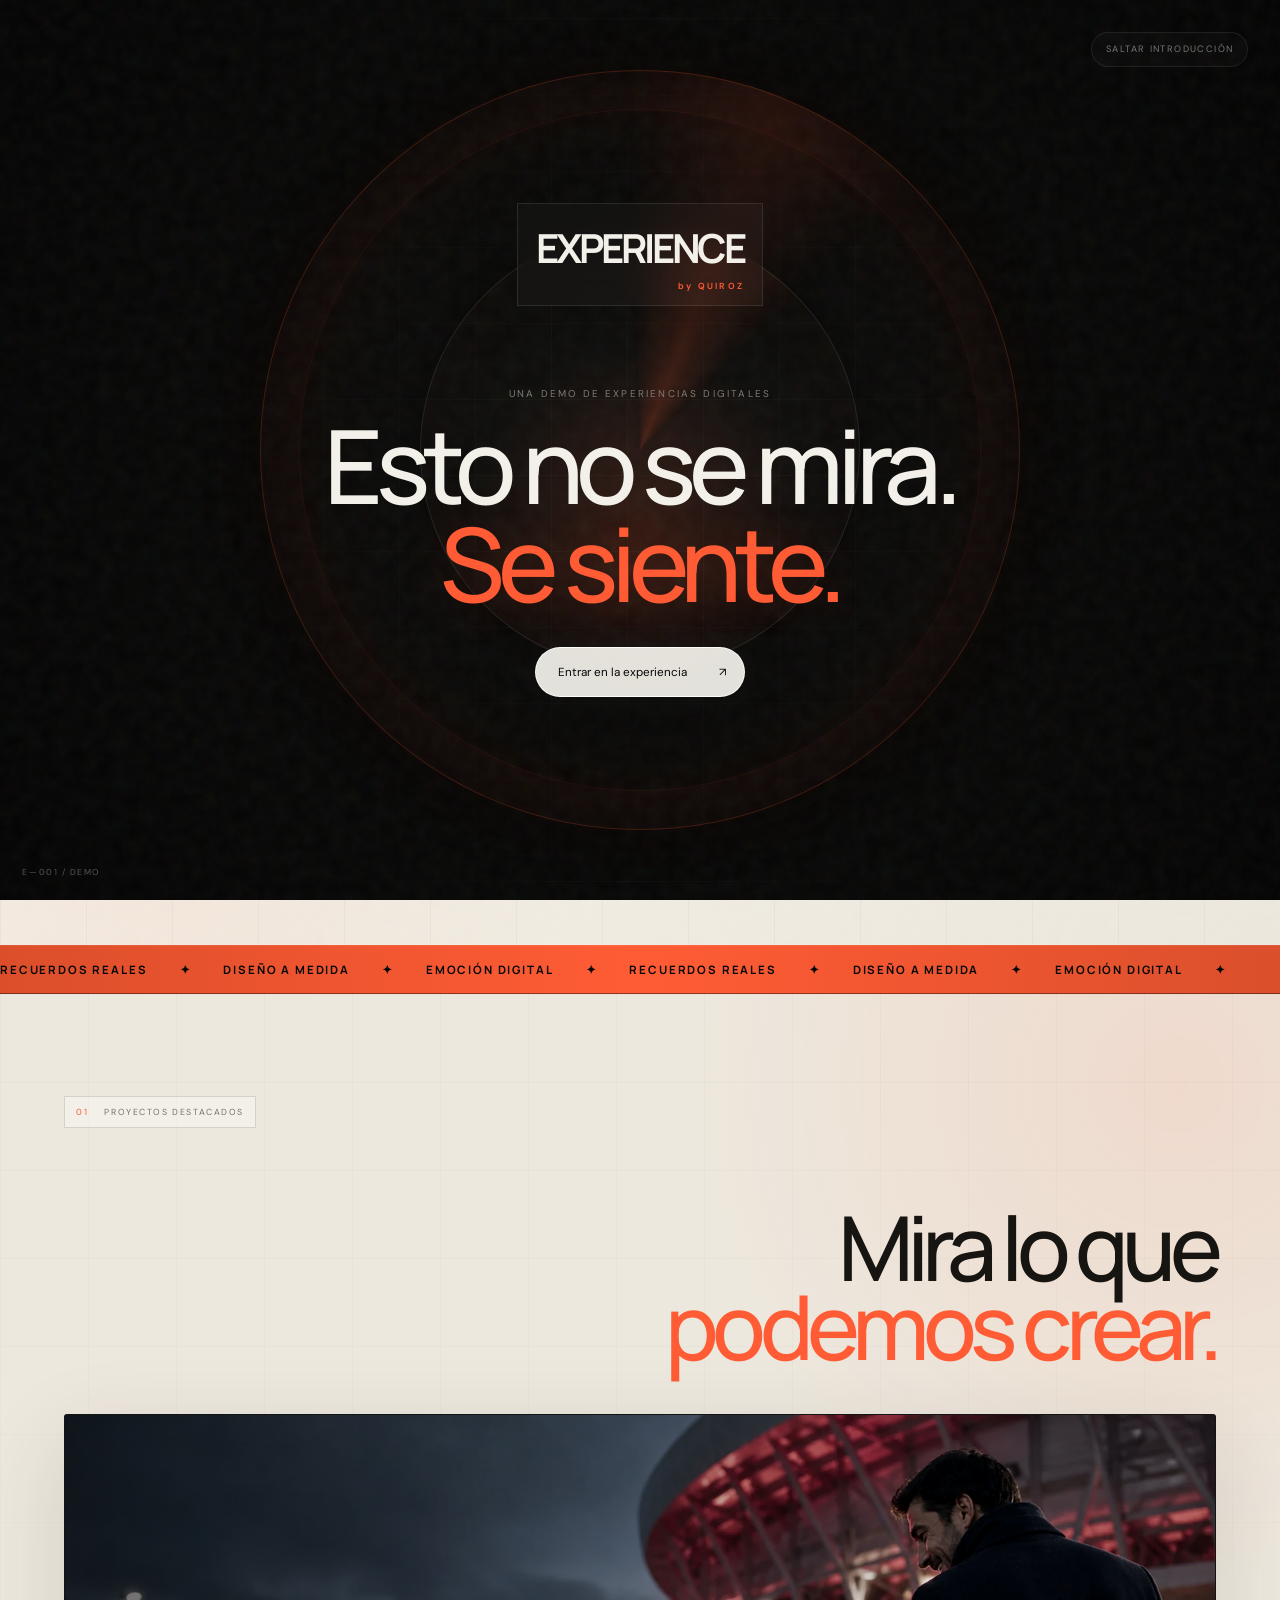
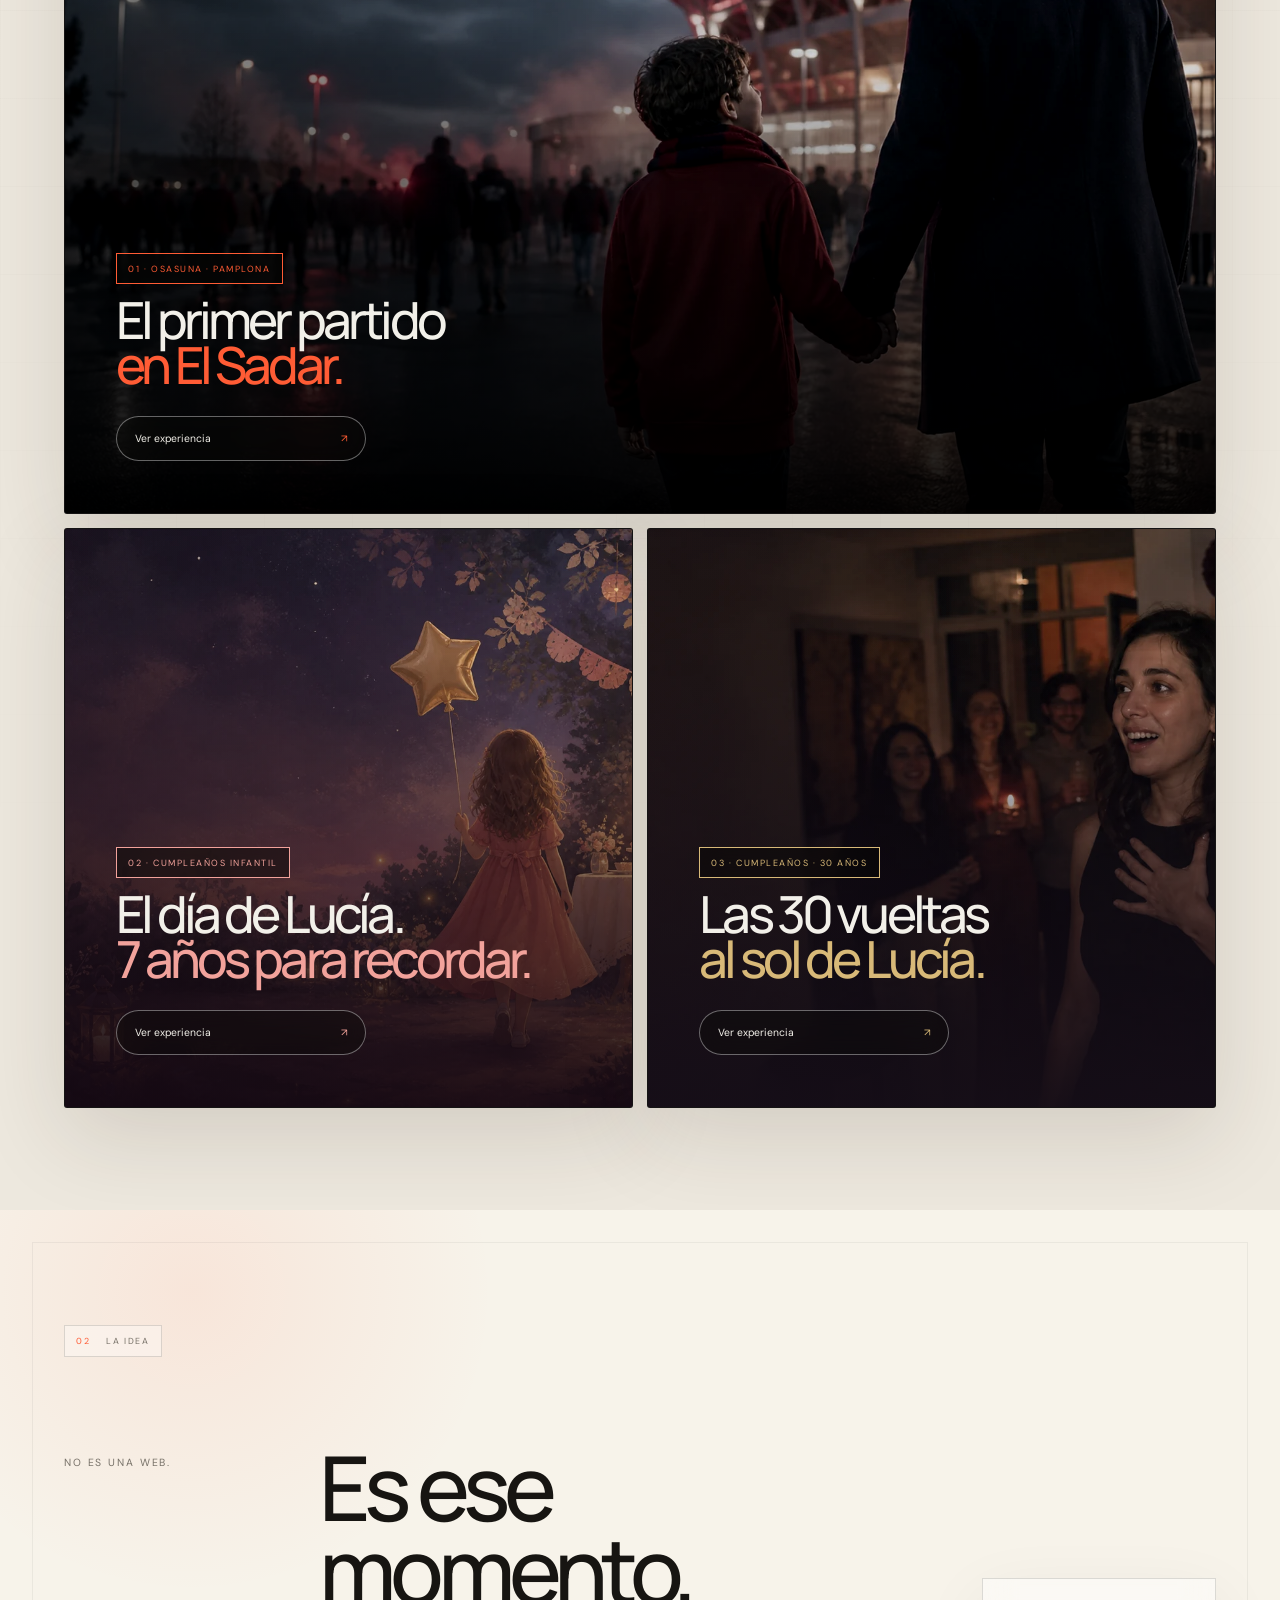
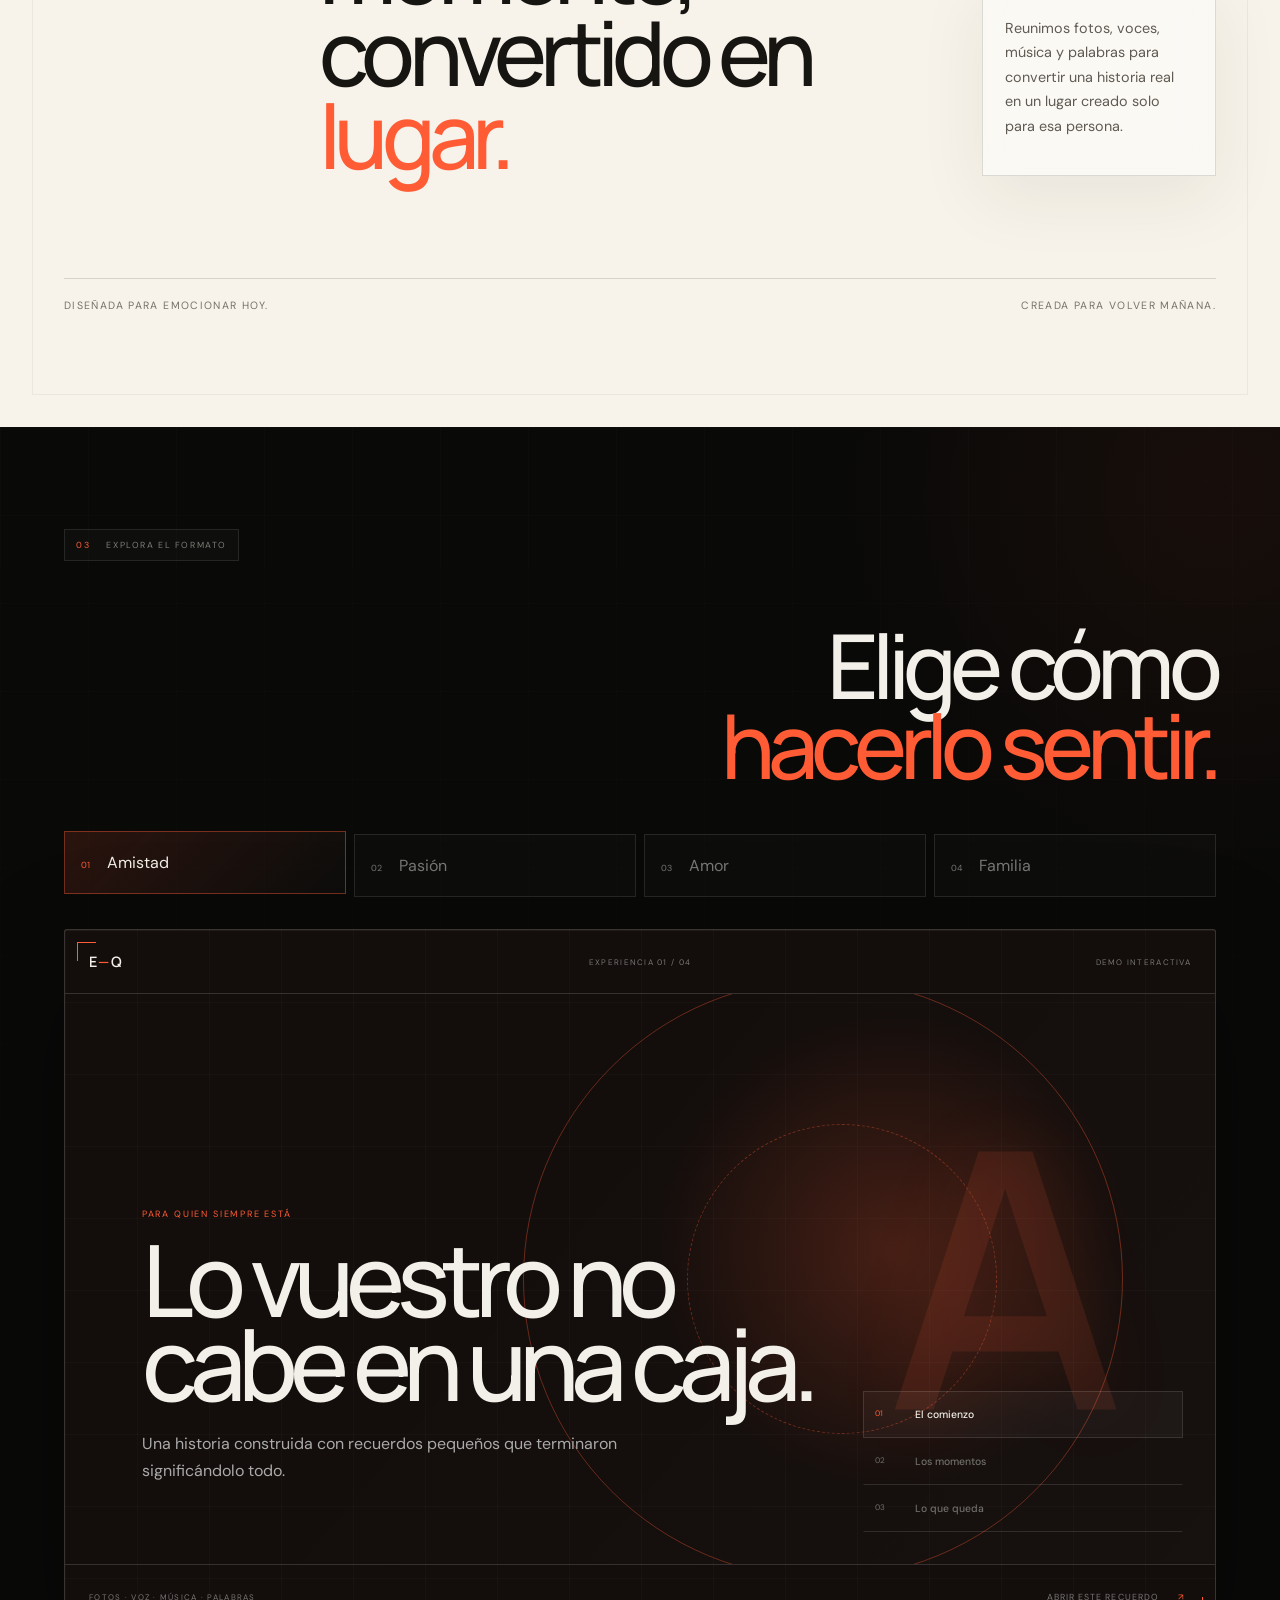
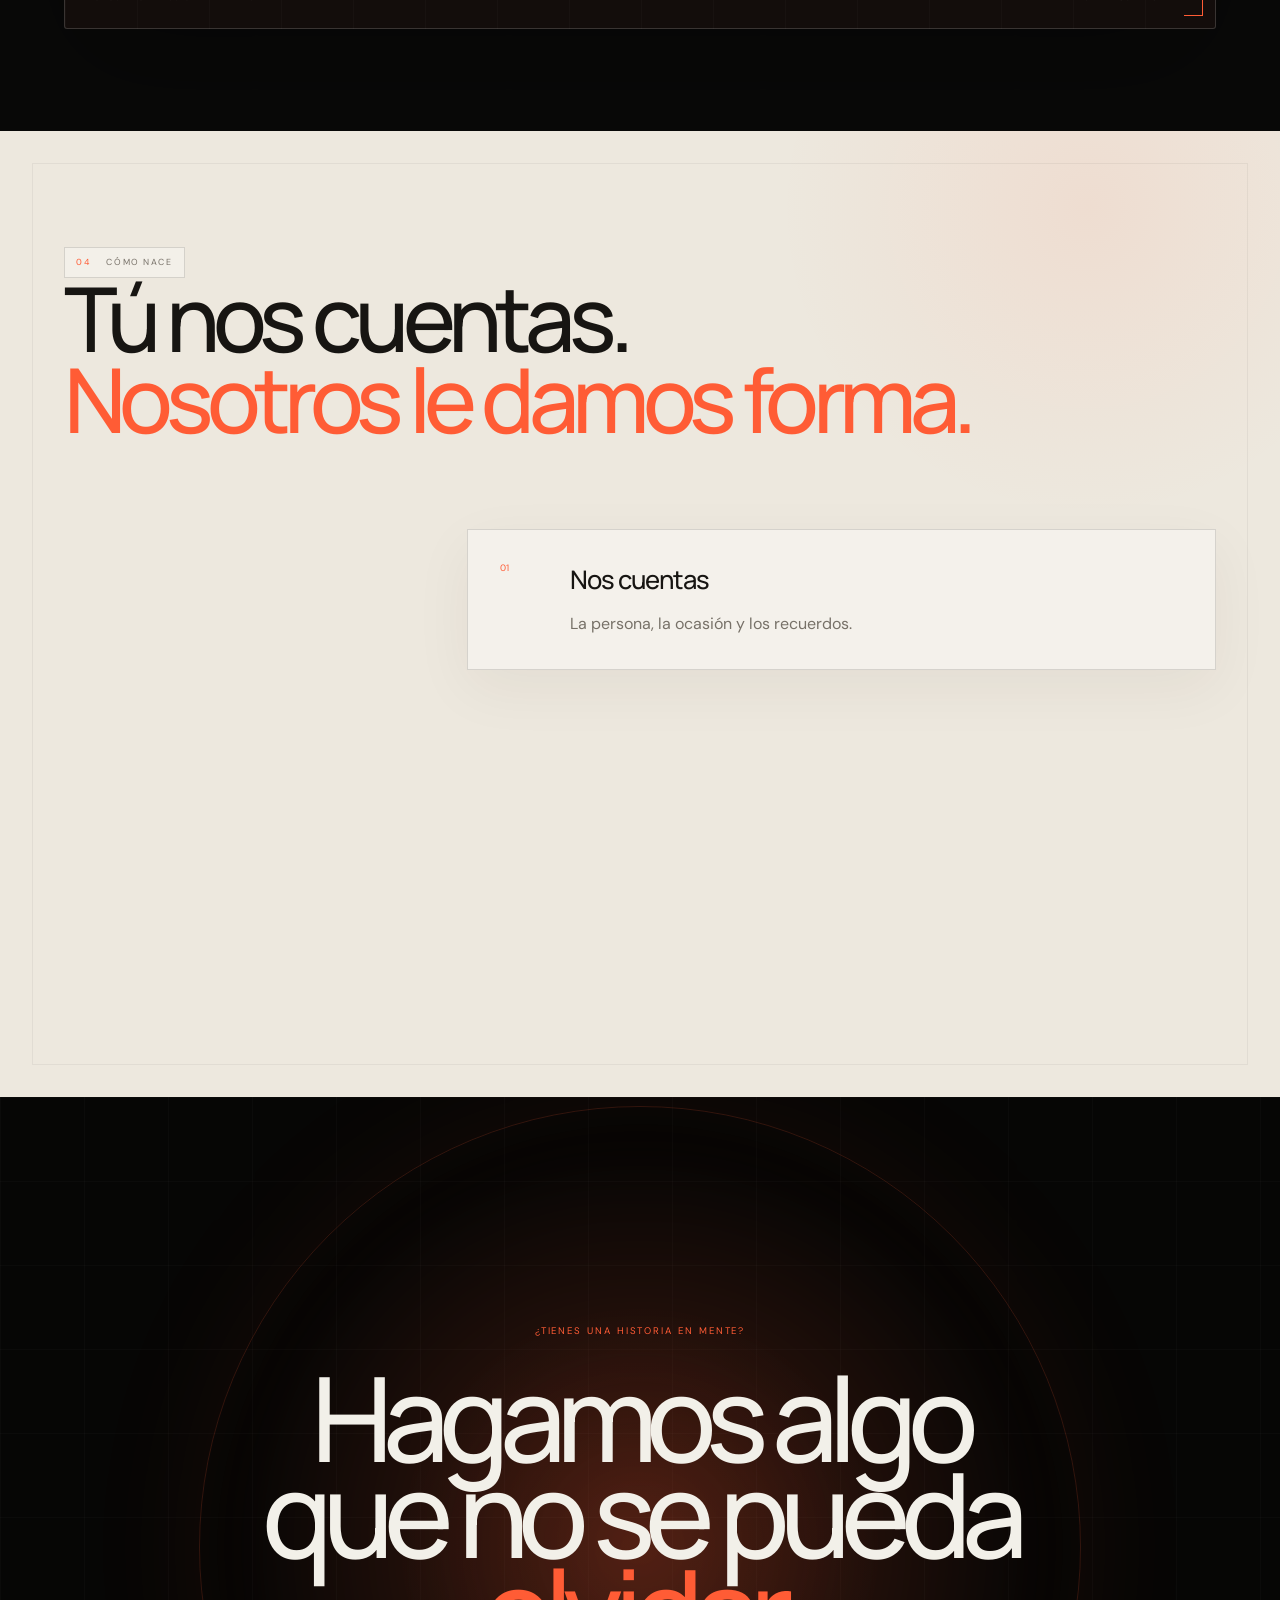
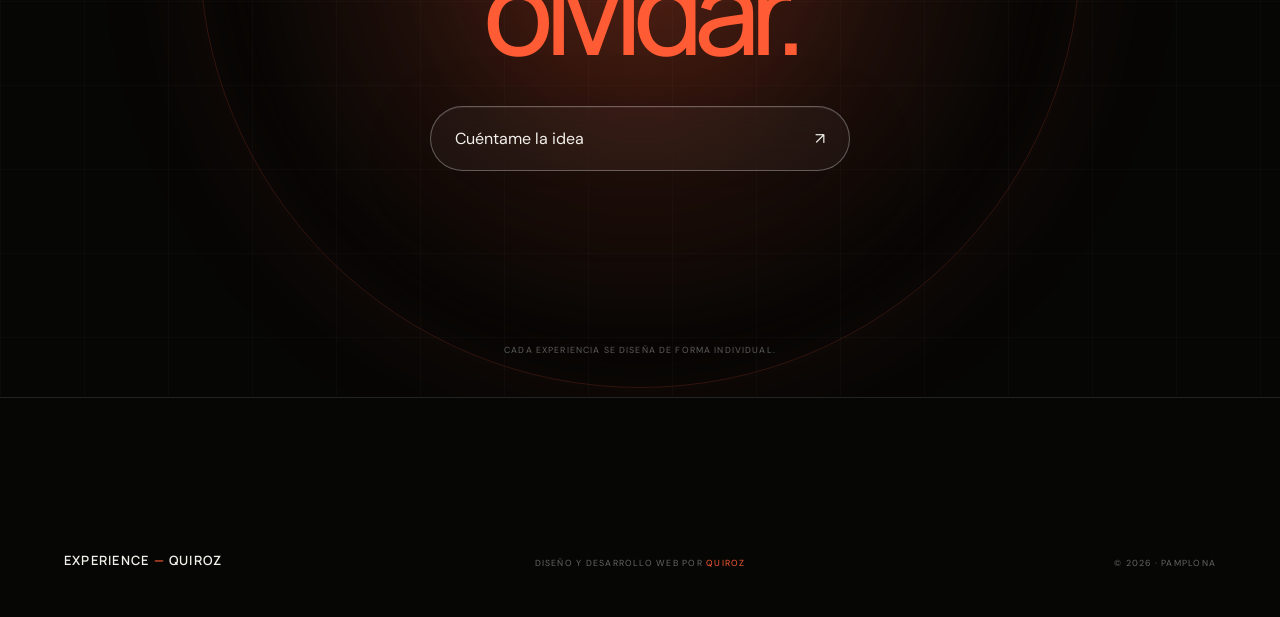
==== commit 3cec31d8: "Remove heartbeat control and lighten page rhythm" ====
--- a/index.html
+++ b/index.html
@@ -78,10 +78,9 @@
         <div class="memory-object" aria-label="Representación abstracta de un recuerdo digital">
           <div class="memory-object__ring memory-object__ring--outer"></div>
           <div class="memory-object__ring memory-object__ring--middle"></div>
-          <button class="memory-object__core" id="pulseButton" type="button" aria-pressed="false">
+          <div class="memory-object__core" aria-hidden="true">
             <span class="memory-object__initial">E</span>
-            <span class="memory-object__action">Activar latido</span>
-          </button>
+          </div>
           <span class="memory-object__label memory-object__label--top">MEMORIA / 01</span>
           <span class="memory-object__label memory-object__label--bottom">HECHO PARA SENTIR</span>
         </div>
--- a/styles.css
+++ b/styles.css
@@ -169,11 +169,8 @@
 .memory-object__ring { position: absolute; border: 1px solid rgba(255,255,255,.14); border-radius: 50%; }
 .memory-object__ring--outer { inset: 0; border-style: dashed; animation: orbit 30s linear infinite; }
 .memory-object__ring--middle { inset: 16%; border-color: rgba(var(--accent-rgb), .45); animation: orbit 20s linear reverse infinite; }
-.memory-object__core { position: relative; width: 45%; aspect-ratio: 1; display: grid; place-items: center; border: 1px solid rgba(255,255,255,.24); border-radius: 50%; background: radial-gradient(circle at 35% 28%, rgba(255,255,255,.14), rgba(var(--accent-rgb),.28) 32%, #080808 76%); box-shadow: 0 0 90px rgba(var(--accent-rgb), .22); cursor: pointer; transition: transform .4s ease, box-shadow .4s ease; }
-.memory-object__core:hover { transform: scale(1.04); box-shadow: 0 0 120px rgba(var(--accent-rgb), .38); }
-.memory-object__core.is-playing { animation: heartbeat 1.25s ease infinite; }
+.memory-object__core { position: relative; width: 45%; aspect-ratio: 1; display: grid; place-items: center; border: 1px solid rgba(255,255,255,.24); border-radius: 50%; background: radial-gradient(circle at 35% 28%, rgba(255,255,255,.14), rgba(var(--accent-rgb),.28) 32%, #080808 76%); box-shadow: 0 0 90px rgba(var(--accent-rgb), .22); }
 .memory-object__initial { font: 500 clamp(4rem, 8vw, 7rem)/1 var(--display); letter-spacing: -.1em; }
-.memory-object__action { position: absolute; bottom: 13%; font-size: .5rem; letter-spacing: .15em; text-transform: uppercase; }
 .memory-object__label { position: absolute; color: #6c6c68; font-size: .48rem; letter-spacing: .18em; }
 .memory-object__label--top { top: 10%; right: 4%; }
 .memory-object__label--bottom { left: 2%; bottom: 16%; }
@@ -323,7 +320,6 @@
 @keyframes orbit { to { rotate: 360deg; } }
 @keyframes introOrbit { to { transform: rotate(360deg); } }
 @keyframes breathe { 0%,100% { transform: scale(.9); opacity: .65; } 50% { transform: scale(1.08); opacity: 1; } }
-@keyframes heartbeat { 0%,100% { transform: scale(1); } 10% { transform: scale(1.06); } 22% { transform: scale(1); } 34% { transform: scale(1.035); } 48% { transform: scale(1); } }
 @keyframes ticker { to { transform: translateX(-50%); } }
 @keyframes grain { 0% { transform: translate(0,0); } 25% { transform: translate(2%,-3%); } 50% { transform: translate(-3%,2%); } 75% { transform: translate(3%,4%); } 100% { transform: translate(-2%,-3%); } }
 @keyframes modalIn { from { transform: scale(.6); opacity: 0; } }
@@ -1105,6 +1101,142 @@
 
 .reveal.in { opacity: 1; transform: none; filter: blur(0); }
 
+/* Palette — warm editorial light with cinematic dark anchors */
+:root {
+  --editorial-ivory: #ede8de;
+  --editorial-paper: #f7f3ea;
+  --editorial-ink: #171512;
+  --editorial-muted: #777168;
+  --editorial-line: rgba(23, 21, 18, .14);
+}
+
+.site-header,
+.site-header.is-scrolled {
+  border-color: rgba(255,255,255,.1);
+  background: rgba(13, 12, 11, .93);
+  box-shadow: 0 18px 60px rgba(42, 31, 20, .16);
+  backdrop-filter: blur(22px) saturate(120%);
+}
+
+.hero {
+  color: var(--editorial-ink);
+  background:
+    linear-gradient(rgba(23,21,18,.035) 1px, transparent 1px),
+    linear-gradient(90deg, rgba(23,21,18,.035) 1px, transparent 1px),
+    radial-gradient(circle at 78% 48%, rgba(var(--accent-rgb), .14), transparent 25%),
+    radial-gradient(circle at 12% 90%, rgba(var(--accent-rgb), .055), transparent 30%),
+    linear-gradient(145deg, var(--editorial-paper) 28%, var(--editorial-ivory) 100%);
+  background-size: 86px 86px, 86px 86px, auto, auto, auto;
+}
+
+.hero::before { border-color: rgba(23,21,18,.1); }
+.hero::after { color: rgba(23,21,18,.4); }
+.hero__grain { opacity: .035; mix-blend-mode: multiply; }
+.hero__halo {
+  border-color: rgba(23,21,18,.11);
+  box-shadow: inset 0 0 120px rgba(var(--accent-rgb), .055);
+}
+
+.hero__summary { color: #5f5a52; }
+.hero .pill-button {
+  border-color: rgba(23,21,18,.2);
+  background: rgba(255,255,255,.48);
+  color: var(--editorial-ink);
+  box-shadow: inset 0 1px rgba(255,255,255,.6), 0 16px 50px rgba(45,35,25,.09);
+}
+
+.hero .pill-button:hover {
+  border-color: var(--accent);
+  background: var(--accent);
+}
+
+.memory-object__ring--outer { border-color: rgba(23,21,18,.18); }
+.memory-object__ring--middle { border-color: rgba(var(--accent-rgb), .52); }
+.memory-object__core { color: var(--white); }
+.memory-object__label { color: #716b63; }
+.memory-object::after {
+  background:
+    repeating-radial-gradient(circle at 50% 50%, transparent 0 23px, rgba(23,21,18,.045) 24px 25px),
+    conic-gradient(from 45deg, transparent, rgba(var(--accent-rgb),.12), transparent 38%);
+}
+
+.featured-projects {
+  color: var(--editorial-ink);
+  background:
+    radial-gradient(circle at 92% 5%, rgba(var(--accent-rgb),.1), transparent 24%),
+    var(--editorial-ivory);
+}
+
+.featured-projects::before {
+  background-image:
+    linear-gradient(rgba(23,21,18,.025) 1px, transparent 1px),
+    linear-gradient(90deg, rgba(23,21,18,.025) 1px, transparent 1px);
+}
+
+.featured-projects .section-index,
+.manifesto .section-index,
+.process .section-index {
+  border-color: var(--editorial-line);
+  background: rgba(255,255,255,.34);
+  color: var(--editorial-muted);
+}
+
+.featured-projects__heading h2 { color: var(--editorial-ink); }
+.featured-project { color: var(--white); border-color: rgba(23,21,18,.13); box-shadow: 0 28px 90px rgba(50,38,26,.14); }
+
+.manifesto {
+  color: var(--editorial-ink);
+  background:
+    radial-gradient(circle at 15% 10%, rgba(var(--accent-rgb),.09), transparent 23%),
+    var(--editorial-paper);
+}
+
+.manifesto::after,
+.process::after { border-color: rgba(23,21,18,.055); }
+.manifesto__lead { color: var(--editorial-muted); }
+.manifesto__aside {
+  border-color: var(--editorial-line);
+  background: rgba(255,255,255,.48);
+  color: #5f5a52;
+  box-shadow: 0 22px 70px rgba(50,38,26,.07);
+}
+
+.manifesto__statement { border-color: var(--editorial-line); color: var(--editorial-muted); }
+
+.process {
+  color: var(--editorial-ink);
+  background:
+    radial-gradient(circle at 85% 8%, rgba(var(--accent-rgb),.08), transparent 22%),
+    var(--editorial-ivory);
+}
+
+.process__steps li {
+  border-color: var(--editorial-line);
+  background: rgba(255,255,255,.4);
+  box-shadow: 0 18px 60px rgba(50,38,26,.055);
+}
+
+.process__steps li:hover {
+  border-color: rgba(var(--accent-rgb),.38);
+  background: rgba(var(--accent-rgb),.07);
+}
+
+.process__steps p { color: var(--editorial-muted); }
+
+/* Lighter rhythm: less vertical weight, same emotional hierarchy */
+.hero h2 { font-size: clamp(3.5rem, 6.7vw, 7.7rem); }
+.featured-projects { padding-block: clamp(5rem, 8vw, 8rem); }
+.featured-project { min-height: min(46vw, 580px); }
+.featured-project:first-child { min-height: min(56vw, 700px); }
+.featured-project__copy h3 { font-size: clamp(2.5rem, 4vw, 4.8rem); }
+.manifesto { padding-block: clamp(5.5rem, 9vw, 9rem); }
+.manifesto__content { margin-top: clamp(4rem, 7vw, 7rem); }
+.manifesto__statement { margin-top: clamp(5rem, 8vw, 8rem); }
+.demo-section { padding-block: clamp(5.5rem, 8vw, 8rem); }
+.demo-section__heading { margin-block: 4rem 3rem; }
+.experience-stage { min-height: 700px; }
+.experience-stage__visual { min-height: 570px; }
+
 @media (max-width: 980px) {
   .site-header { height: var(--header-height); margin-top: 8px; width: calc(100% - 16px); }
   .hero::before { inset: 11% 1rem 2rem; }
@@ -1114,8 +1246,8 @@
 }
 
 @media (max-width: 720px) {
-  .featured-project:first-child { grid-column: auto; min-height: 640px; }
-  .featured-project { min-height: 590px; }
+  .featured-project:first-child { grid-column: auto; min-height: 540px; }
+  .featured-project { min-height: 520px; }
 }
 
 @media (max-width: 640px) {
@@ -1130,7 +1262,7 @@
   .featured-projects, .demo-section, .ingredients { background-size: auto; }
   .section-index { padding: .5rem .6rem; }
   .featured-projects__heading { margin-top: 3rem; }
-  .featured-project:first-child { min-height: 600px; }
+  .featured-project:first-child { min-height: 520px; }
   .manifesto::after, .formats::after, .process::after { inset: .6rem; }
   .manifesto__aside { margin-top: 3rem; }
   .experience-switcher { gap: 6px; }
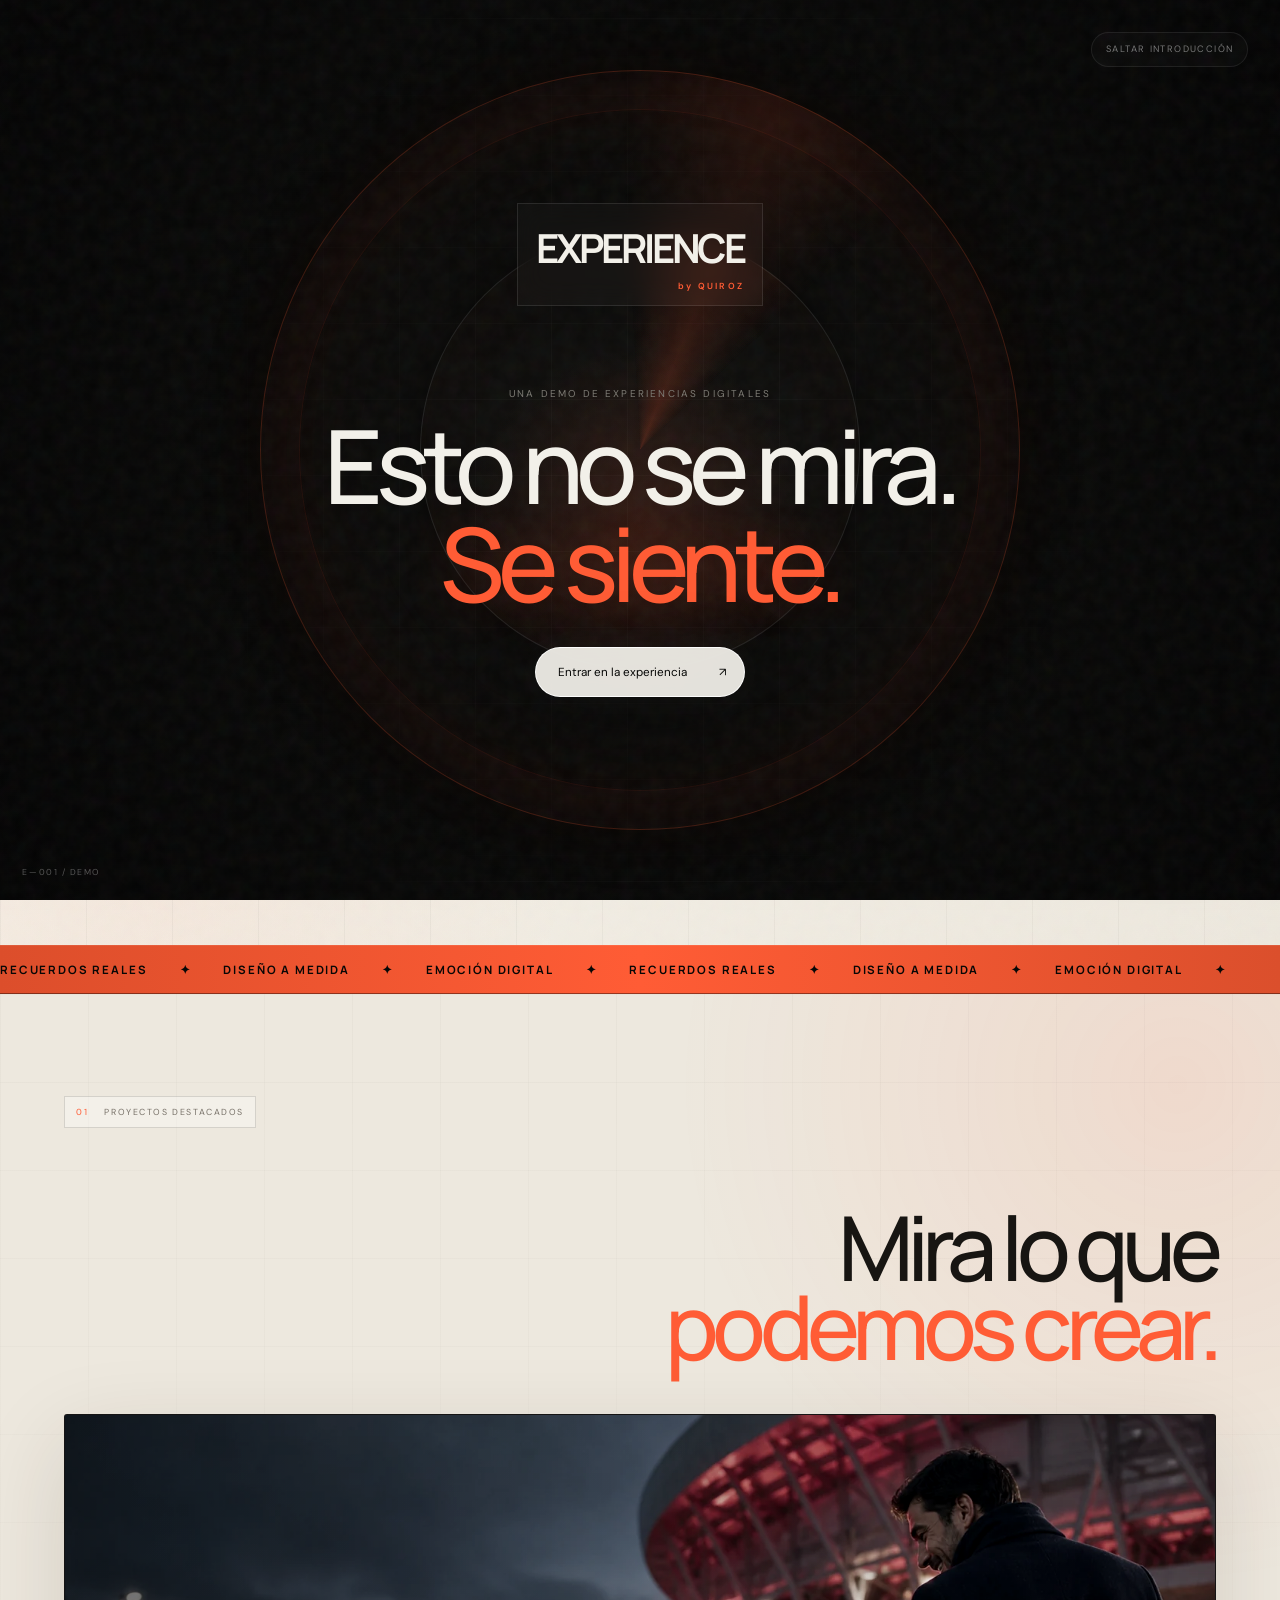
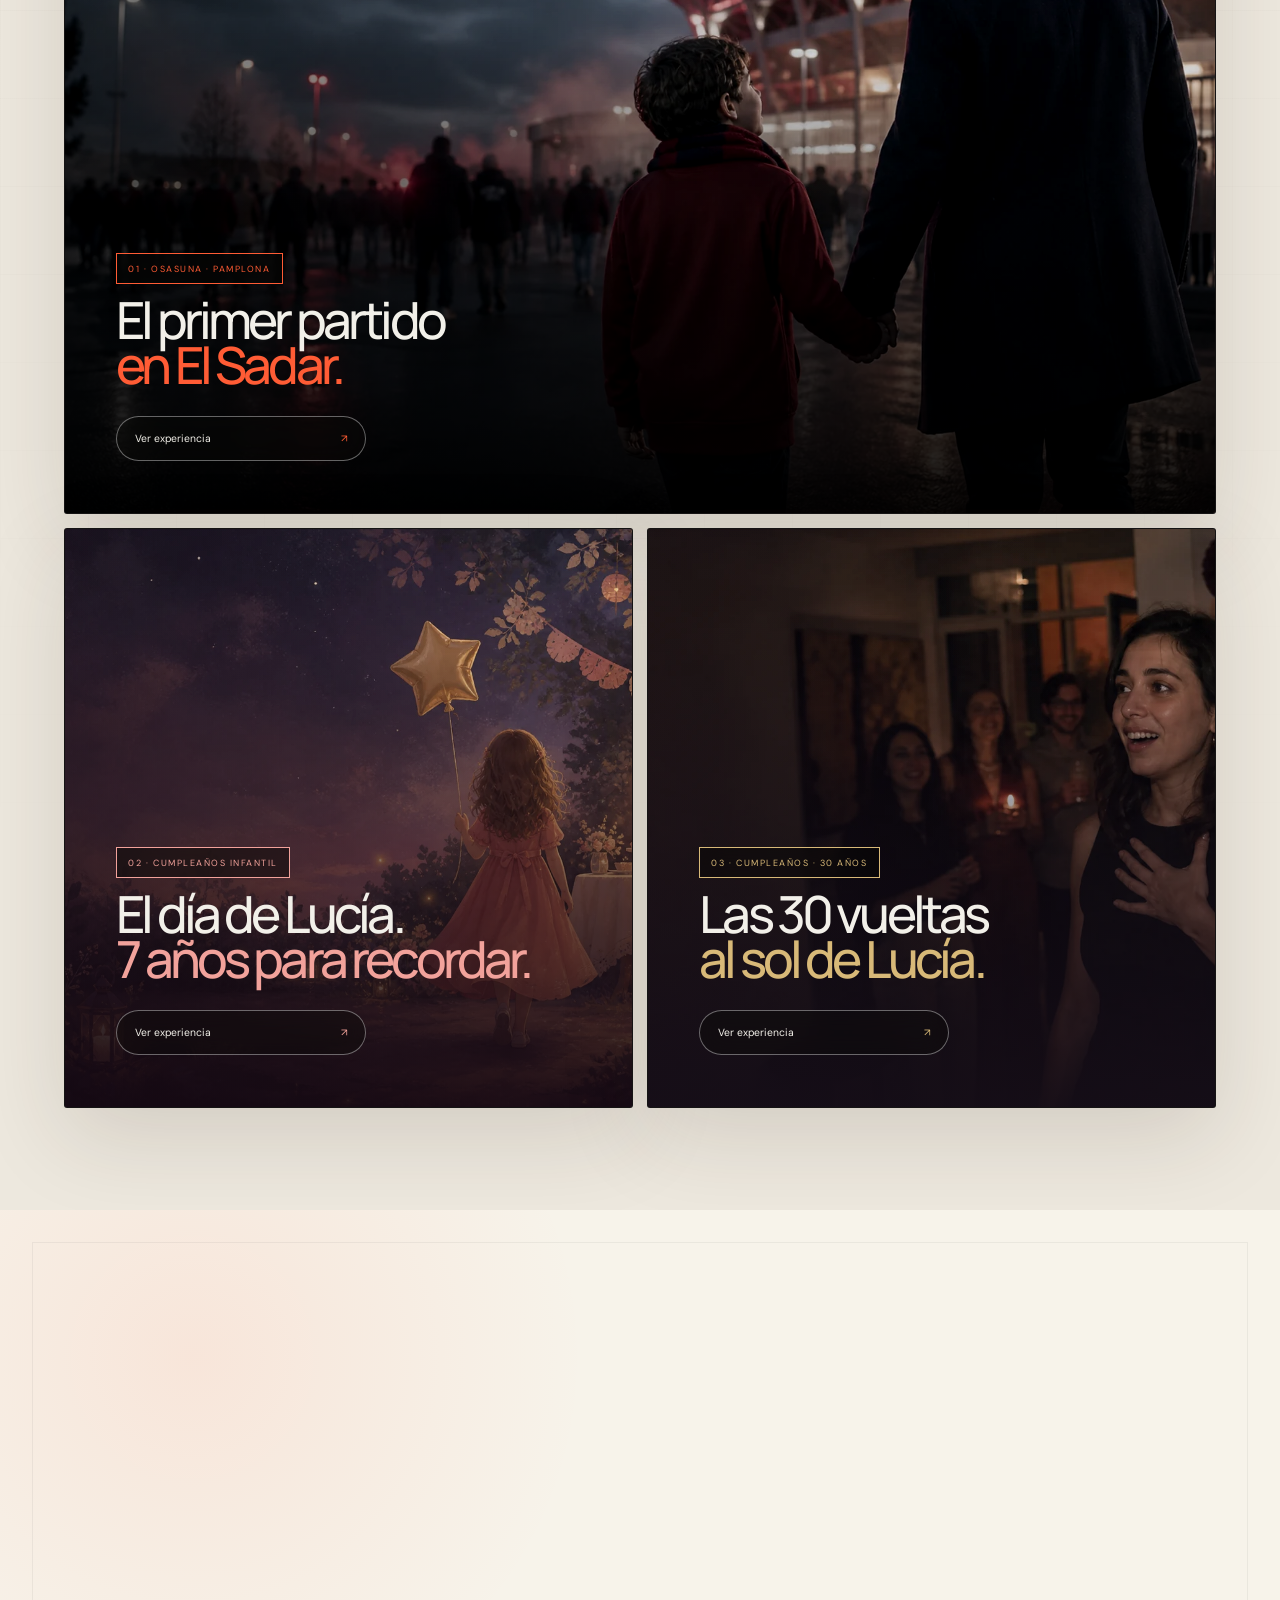
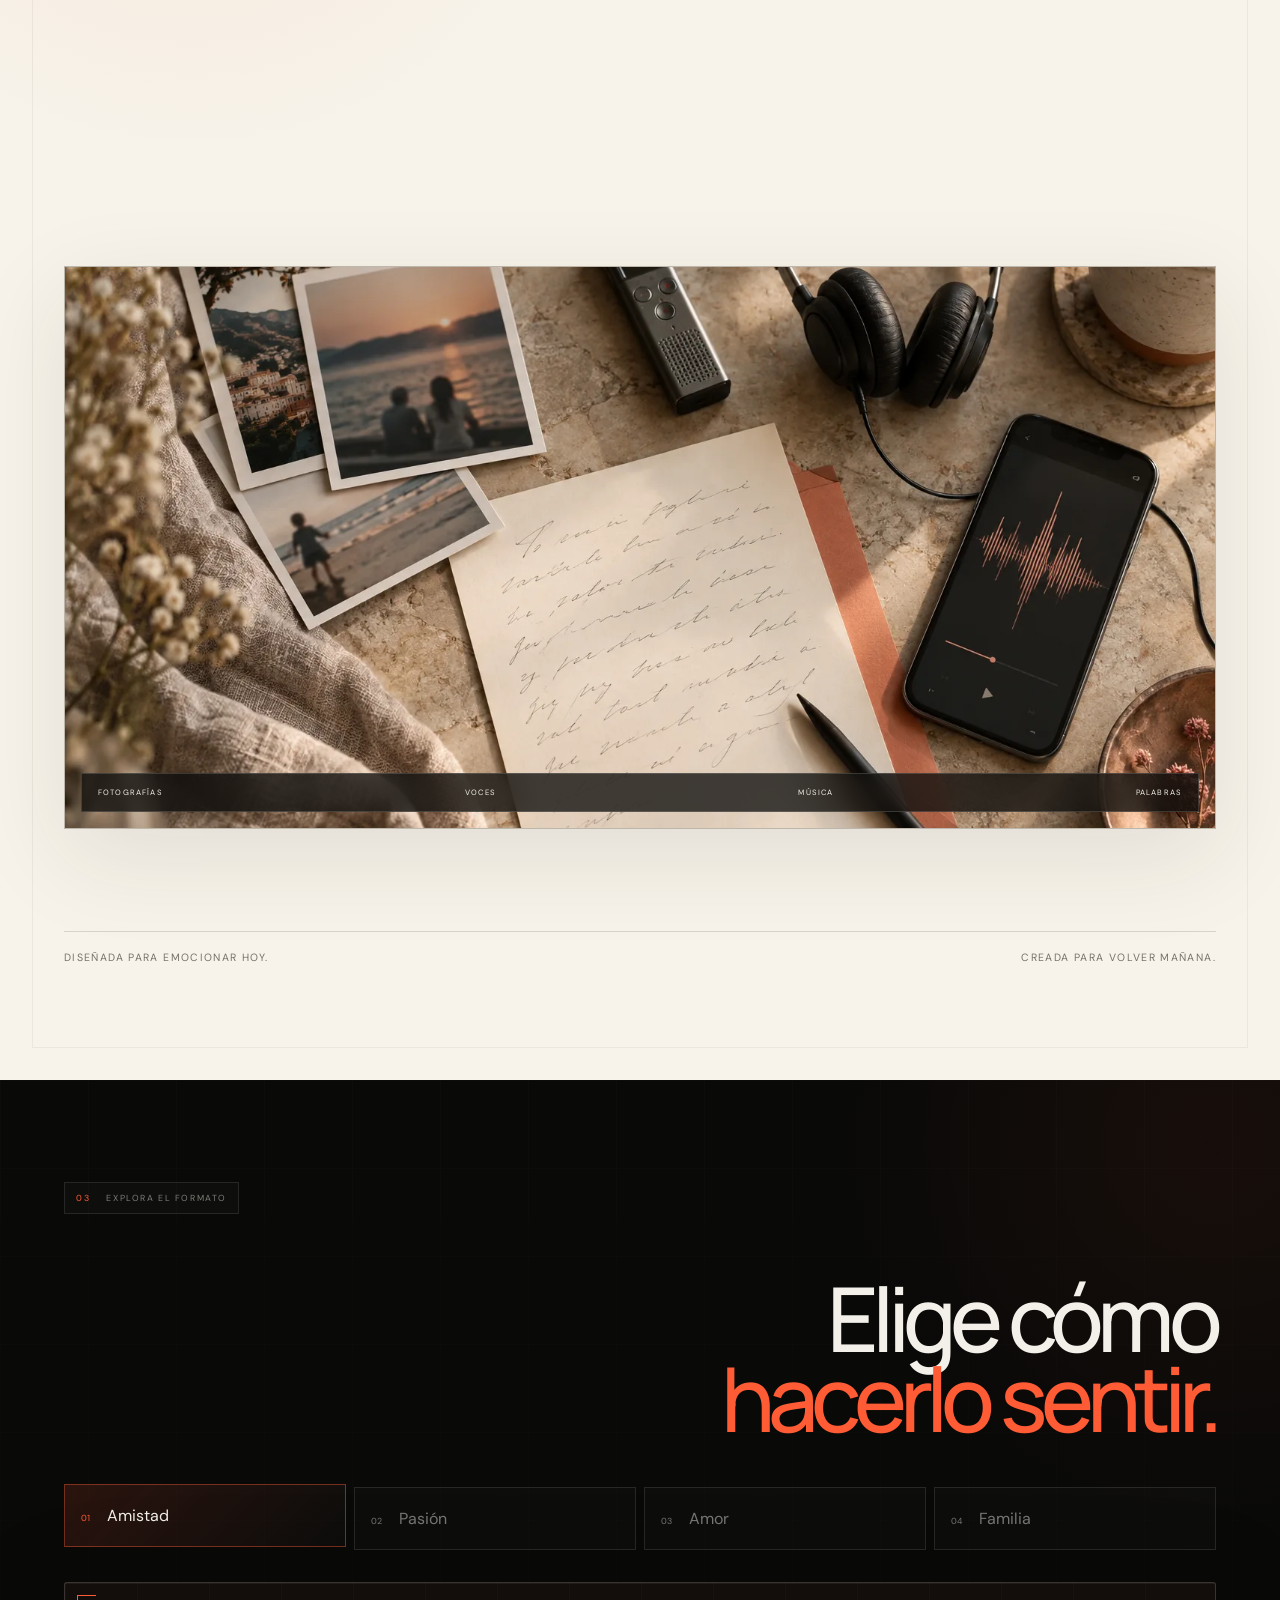
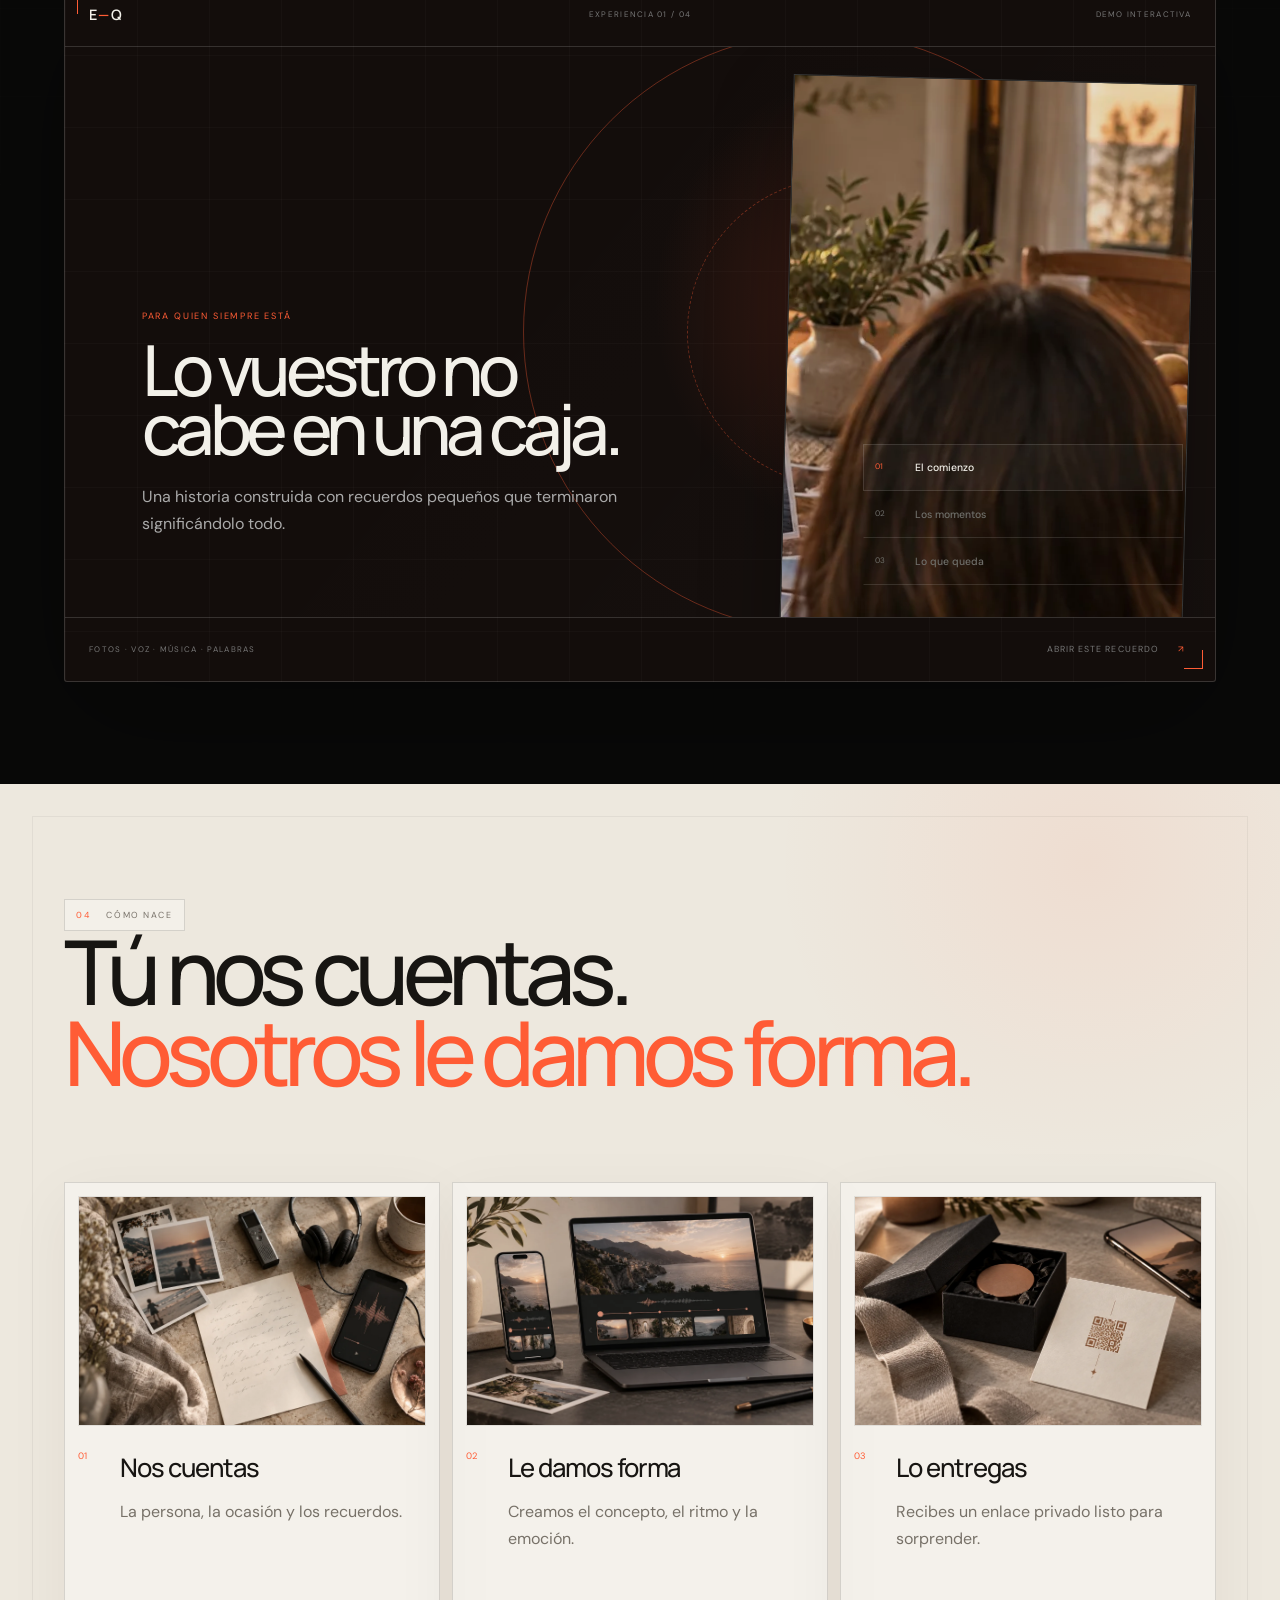
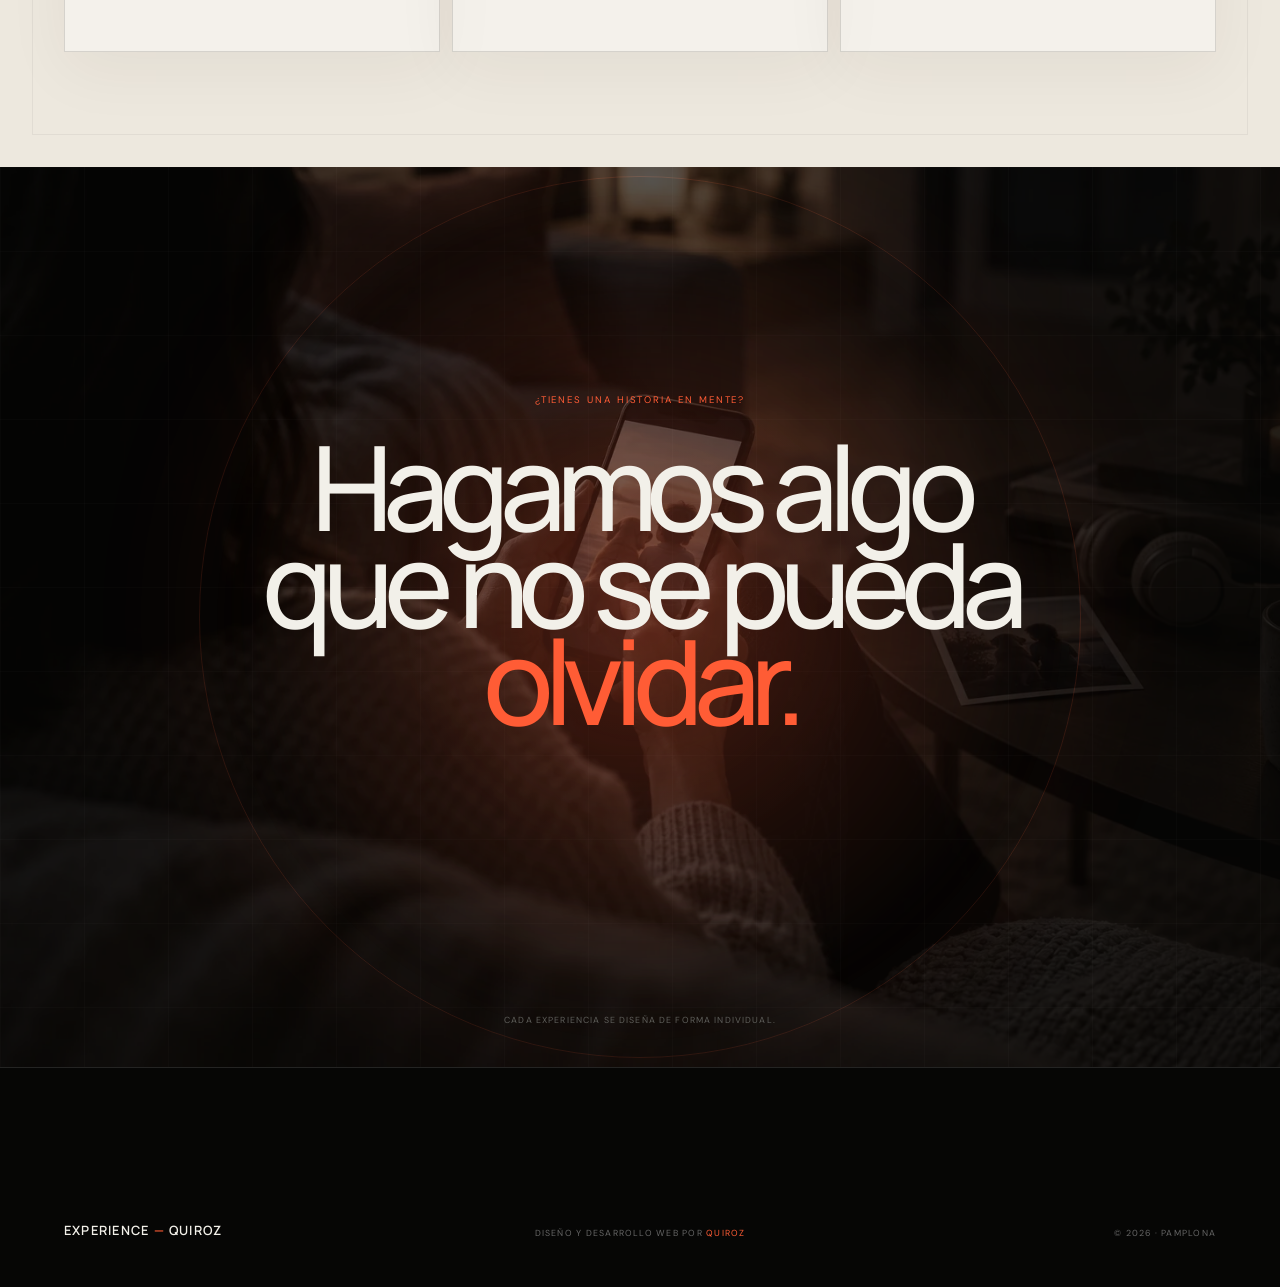
==== commit 43ac35b2: "Add visual storytelling across Experience Quiroz" ====
--- a/index.html
+++ b/index.html
@@ -83,6 +83,14 @@
           </div>
           <span class="memory-object__label memory-object__label--top">MEMORIA / 01</span>
           <span class="memory-object__label memory-object__label--bottom">HECHO PARA SENTIR</span>
+          <figure class="hero-memory-card hero-memory-card--one" aria-hidden="true">
+            <img src="./assets/experience-story/memories.webp" alt="" width="1536" height="1024" decoding="async" />
+            <figcaption>FOTOS · PALABRAS</figcaption>
+          </figure>
+          <figure class="hero-memory-card hero-memory-card--two" aria-hidden="true">
+            <img src="./assets/experience-story/devices.webp" alt="" width="1586" height="992" decoding="async" />
+            <figcaption>VOZ · MÚSICA</figcaption>
+          </figure>
         </div>
 
       </section>
@@ -127,6 +135,16 @@
             <p>Reunimos fotos, voces, música y palabras para convertir una historia real en un lugar creado solo para esa persona.</p>
           </div>
         </div>
+        <figure class="manifesto__visual reveal">
+          <img
+            src="./assets/experience-story/memories.webp"
+            alt="Fotografías, una nota, una grabadora, auriculares y una voz reunidos para crear una experiencia digital"
+            width="1536"
+            height="1024"
+            loading="lazy"
+          />
+          <figcaption><span>FOTOGRAFÍAS</span><span>VOCES</span><span>MÚSICA</span><span>PALABRAS</span></figcaption>
+        </figure>
         <div class="manifesto__statement reveal">
           <span>Diseñada para emocionar hoy.</span>
           <span>Creada para volver mañana.</span>
@@ -164,6 +182,17 @@
             <div class="stage-orbit stage-orbit--one" aria-hidden="true"></div>
             <div class="stage-orbit stage-orbit--two" aria-hidden="true"></div>
             <div class="stage-symbol" id="stageSymbol" aria-hidden="true">A</div>
+            <figure class="stage-showcase">
+              <img
+                id="stageShowcaseImage"
+                src="./assets/experience-story/amistad.webp"
+                alt="Tres amigos recordando juntos viajes, fotografías y mensajes de voz"
+                width="1500"
+                height="938"
+                loading="lazy"
+              />
+              <figcaption id="stageShowcaseCaption">UNA HISTORIA · DE AMISTAD</figcaption>
+            </figure>
             <div class="stage-copy">
               <span id="stageEyebrow">PARA QUIEN SIEMPRE ESTÁ</span>
               <h3 id="stageTitle">Lo vuestro no<br />cabe en una caja.</h3>
@@ -193,13 +222,14 @@
         <div class="section-index reveal"><span>04</span><span>CÓMO NACE</span></div>
         <h2 id="process-title" class="reveal">Tú nos cuentas.<br /><em>Nosotros le damos forma.</em></h2>
         <ol class="process__steps">
-          <li class="reveal"><span>01</span><div><h3>Nos cuentas</h3><p>La persona, la ocasión y los recuerdos.</p></div></li>
-          <li class="reveal"><span>02</span><div><h3>Le damos forma</h3><p>Creamos el concepto, el ritmo y la emoción.</p></div></li>
-          <li class="reveal"><span>03</span><div><h3>Lo entregas</h3><p>Recibes un enlace privado listo para sorprender.</p></div></li>
+          <li class="reveal"><img class="process__image" src="./assets/experience-story/memories.webp" alt="Recuerdos personales reunidos antes de crear la experiencia" width="1536" height="1024" loading="lazy" /><span>01</span><div><h3>Nos cuentas</h3><p>La persona, la ocasión y los recuerdos.</p></div></li>
+          <li class="reveal"><img class="process__image" src="./assets/experience-story/devices.webp" alt="La experiencia digital tomando forma en móvil y portátil" width="1586" height="992" loading="lazy" /><span>02</span><div><h3>Le damos forma</h3><p>Creamos el concepto, el ritmo y la emoción.</p></div></li>
+          <li class="reveal"><img class="process__image" src="./assets/experience-story/qr-gift.webp" alt="Una experiencia entregada como regalo mediante una tarjeta con código QR" width="1400" height="1050" loading="lazy" /><span>03</span><div><h3>Lo entregas</h3><p>Recibes un enlace privado listo para sorprender.</p></div></li>
         </ol>
       </section>
 
       <section class="closing" id="contacto" aria-labelledby="closing-title">
+        <img class="closing__media" src="./assets/experience-story/reaction.webp" alt="" width="1536" height="1024" loading="lazy" />
         <div class="closing__light" aria-hidden="true"></div>
         <span class="closing__label reveal">¿TIENES UNA HISTORIA EN MENTE?</span>
         <h2 id="closing-title" class="reveal">Hagamos algo<br />que no se pueda<br /><em>olvidar.</em></h2>
--- a/styles.css
+++ b/styles.css
@@ -1237,6 +1237,149 @@
 .experience-stage { min-height: 700px; }
 .experience-stage__visual { min-height: 570px; }
 
+.hero-memory-card {
+  position: absolute;
+  z-index: 3;
+  width: 34%;
+  margin: 0;
+  overflow: hidden;
+  border: 1px solid rgba(255,255,255,.5);
+  background: var(--editorial-paper);
+  box-shadow: 0 24px 70px rgba(55,38,24,.16);
+  pointer-events: none;
+}
+
+.hero-memory-card--one { left: -7%; top: 14%; transform: rotate(-4deg); }
+.hero-memory-card--two { right: -6%; bottom: 12%; width: 31%; transform: rotate(4deg); }
+.hero-memory-card img { width: 100%; height: clamp(92px, 10vw, 138px); object-fit: cover; }
+.hero-memory-card figcaption {
+  padding: .55rem .65rem;
+  color: var(--editorial-ink);
+  font-size: .38rem;
+  letter-spacing: .15em;
+}
+
+.memory-object__core { z-index: 4; }
+.memory-object__label { z-index: 5; }
+
+.manifesto__visual {
+  position: relative;
+  z-index: 1;
+  min-height: clamp(360px, 44vw, 590px);
+  margin: clamp(4rem, 7vw, 7rem) 0 0;
+  overflow: hidden;
+  border: 1px solid var(--editorial-line);
+  background: #d8d0c3;
+  box-shadow: 0 28px 90px rgba(50,38,26,.1);
+}
+
+.manifesto__visual > img {
+  position: absolute;
+  inset: 0;
+  width: 100%;
+  height: 100%;
+  object-fit: cover;
+  object-position: center 48%;
+  transition: transform 1.2s var(--ease-cinematic);
+}
+
+.manifesto__visual:hover > img { transform: scale(1.025); }
+.manifesto__visual figcaption {
+  position: absolute;
+  left: 1rem;
+  right: 1rem;
+  bottom: 1rem;
+  display: flex;
+  justify-content: space-between;
+  gap: .5rem;
+  padding: .85rem 1rem;
+  border: 1px solid rgba(255,255,255,.15);
+  background: rgba(13,12,11,.76);
+  color: var(--white);
+  font-size: .48rem;
+  letter-spacing: .15em;
+  backdrop-filter: blur(16px);
+}
+
+.stage-showcase {
+  position: absolute;
+  z-index: 2;
+  top: 2rem;
+  right: 2rem;
+  width: min(35%, 430px);
+  margin: 0;
+  overflow: hidden;
+  border: 1px solid rgba(255,255,255,.18);
+  background: #0c0c0b;
+  box-shadow: 0 28px 80px rgba(0,0,0,.3);
+  transform: rotate(1.5deg);
+}
+
+.stage-showcase img {
+  width: 100%;
+  aspect-ratio: 1.6;
+  object-fit: cover;
+  opacity: .9;
+  transform: scale(1);
+  transition: opacity .3s ease, transform .55s cubic-bezier(.2,.7,.2,1);
+}
+.stage-showcase img.is-changing { opacity: 0; transform: scale(1.025); }
+.stage-showcase figcaption {
+  padding: .7rem .8rem;
+  color: #8f8d87;
+  font-size: .42rem;
+  letter-spacing: .14em;
+}
+
+.stage-copy { z-index: 3; max-width: 58%; }
+.stage-copy h3 { font-size: clamp(3.4rem, 5.5vw, 6.2rem); }
+
+.process__steps {
+  width: 100%;
+  display: grid;
+  grid-template-columns: repeat(3, minmax(0, 1fr));
+  gap: 12px;
+}
+
+.process__steps li {
+  min-height: 470px;
+  margin: 0;
+  padding: .8rem .8rem 1.7rem;
+  display: grid;
+  grid-template-columns: 42px 1fr;
+  align-content: start;
+}
+
+.process__steps li:hover { transform: translateY(-6px); }
+.process__image {
+  grid-column: 1 / -1;
+  width: 100%;
+  height: clamp(190px, 18vw, 250px);
+  margin-bottom: 1.5rem;
+  object-fit: cover;
+  border: 1px solid rgba(23,21,18,.08);
+  filter: saturate(.8) contrast(1.02);
+}
+
+.process__steps li:nth-child(2) .process__image { object-position: center 48%; }
+.process__steps li:nth-child(3) .process__image { object-position: center 60%; }
+
+.closing__media {
+  position: absolute;
+  z-index: 0;
+  inset: 0;
+  width: 100%;
+  height: 100%;
+  object-fit: cover;
+  object-position: center;
+  opacity: .32;
+  filter: saturate(.72) contrast(1.08);
+  mask-image: linear-gradient(90deg, rgba(0,0,0,.65), #000 48%, rgba(0,0,0,.38));
+}
+
+.closing__light { z-index: 1; }
+.closing > :not(.closing__media):not(.closing__light) { z-index: 2; }
+
 @media (max-width: 980px) {
   .site-header { height: var(--header-height); margin-top: 8px; width: calc(100% - 16px); }
   .hero::before { inset: 11% 1rem 2rem; }
@@ -1248,6 +1391,9 @@
 @media (max-width: 720px) {
   .featured-project:first-child { grid-column: auto; min-height: 540px; }
   .featured-project { min-height: 520px; }
+  .process__steps { grid-template-columns: 1fr; }
+  .process__steps li { min-height: 0; }
+  .process__image { height: min(60vw, 280px); }
 }
 
 @media (max-width: 640px) {
@@ -1259,14 +1405,22 @@
   .hero::before { inset: 10% .65rem 1rem; }
   .memory-object { top: 11%; }
   .memory-object__label { display: none; }
+  .hero-memory-card { display: none; }
   .featured-projects, .demo-section, .ingredients { background-size: auto; }
   .section-index { padding: .5rem .6rem; }
   .featured-projects__heading { margin-top: 3rem; }
   .featured-project:first-child { min-height: 520px; }
   .manifesto::after, .formats::after, .process::after { inset: .6rem; }
   .manifesto__aside { margin-top: 3rem; }
+  .manifesto__visual { min-height: 420px; margin-top: 3rem; }
+  .manifesto__visual figcaption { flex-wrap: wrap; justify-content: flex-start; }
+  .manifesto__visual figcaption span { width: calc(50% - .25rem); }
   .experience-switcher { gap: 6px; }
   .switcher-button { padding: 1rem .75rem; }
+  .stage-showcase { top: 4rem; right: 1.1rem; width: calc(100% - 2.2rem); opacity: .58; transform: none; }
+  .stage-showcase img { filter: brightness(.55); }
+  .stage-showcase figcaption { display: none; }
+  .stage-copy { max-width: 100%; }
   .format-grid { gap: 10px; }
   .format-card { min-height: 500px; }
   .ingredient:hover { padding-left: 1.75rem; }
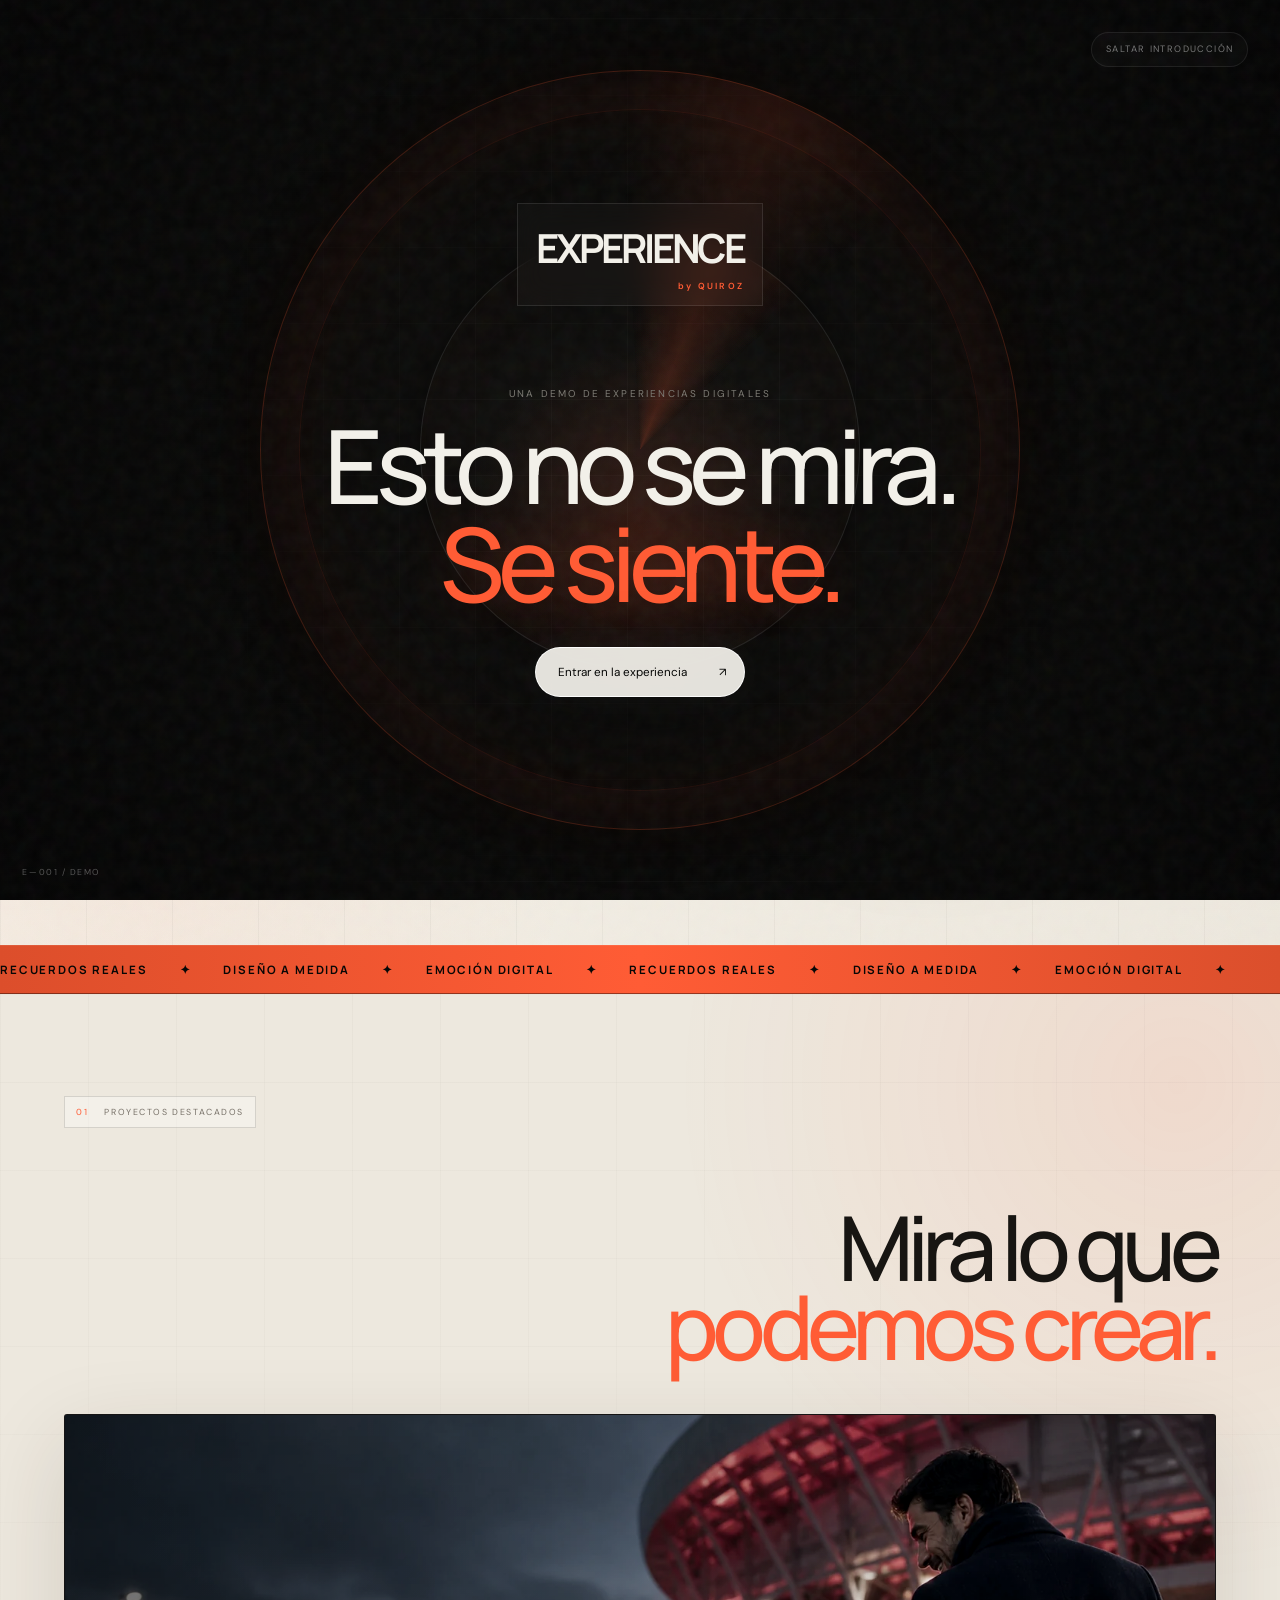
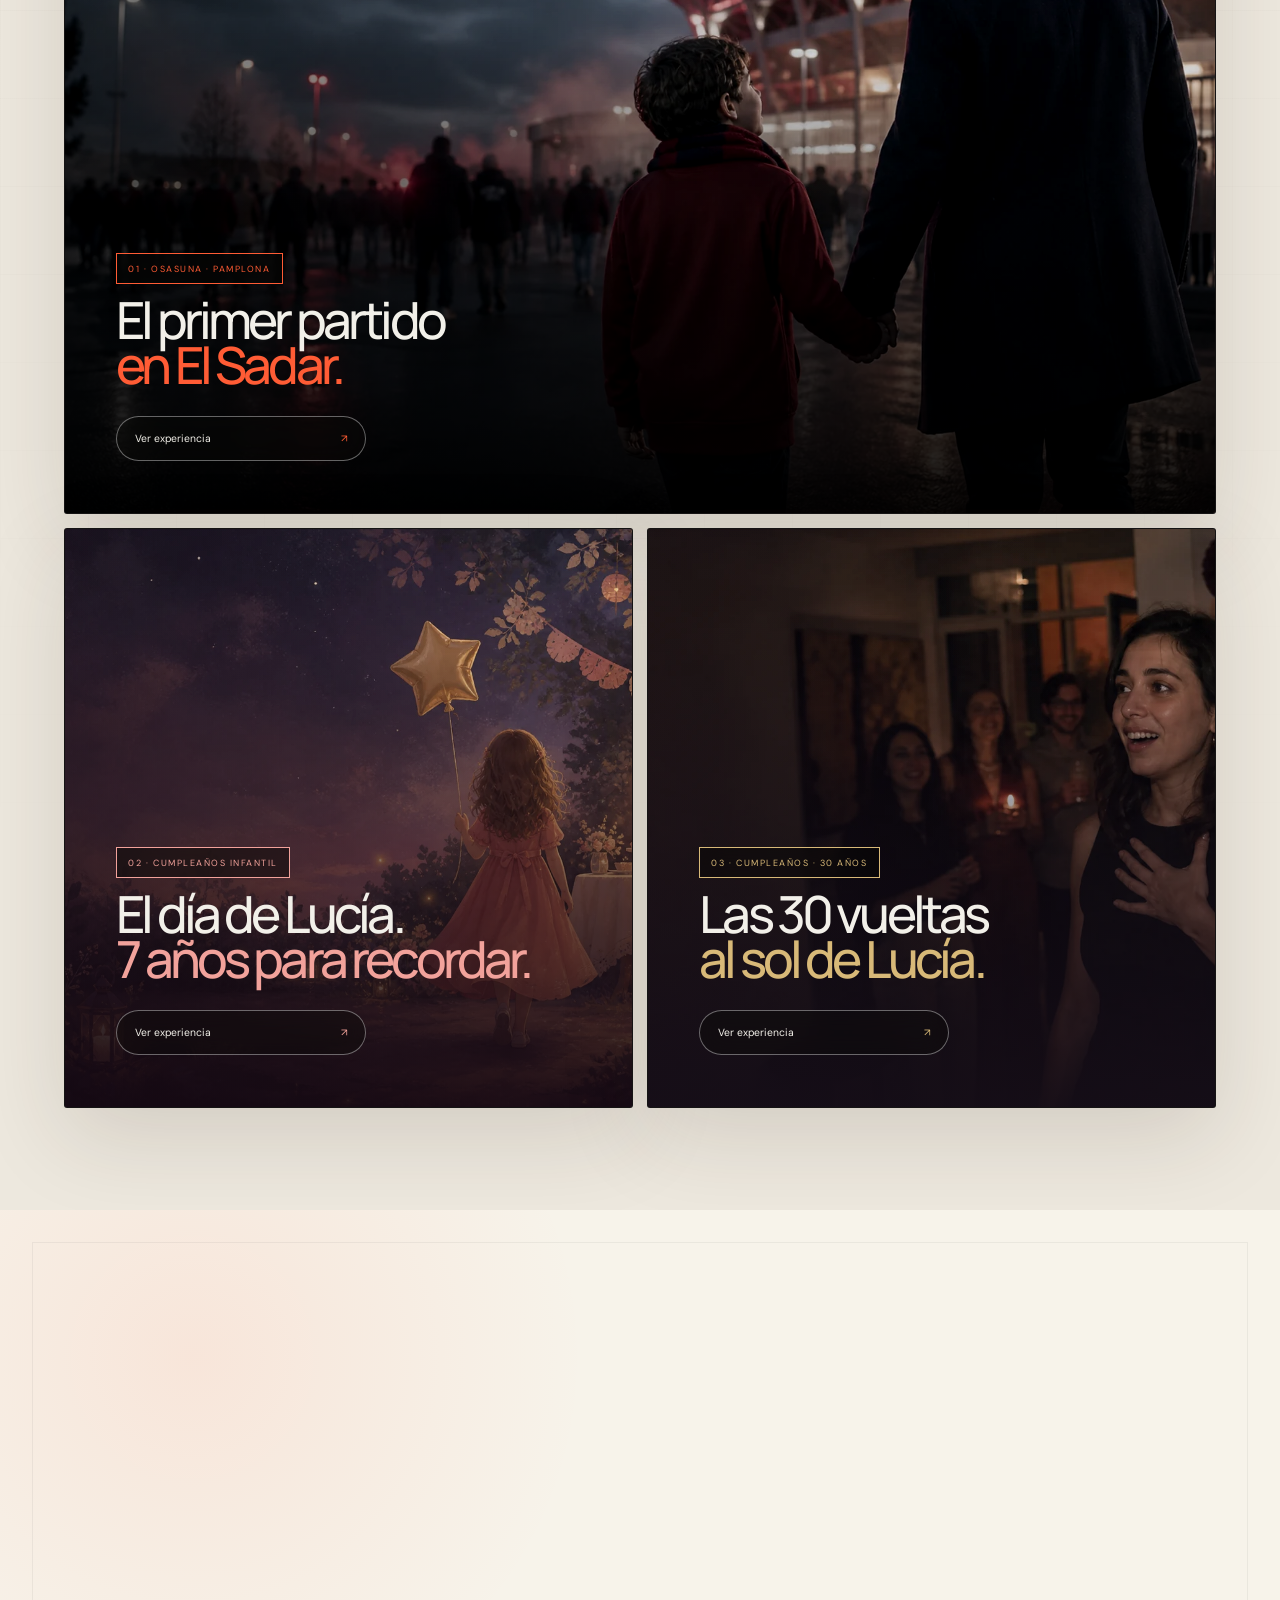
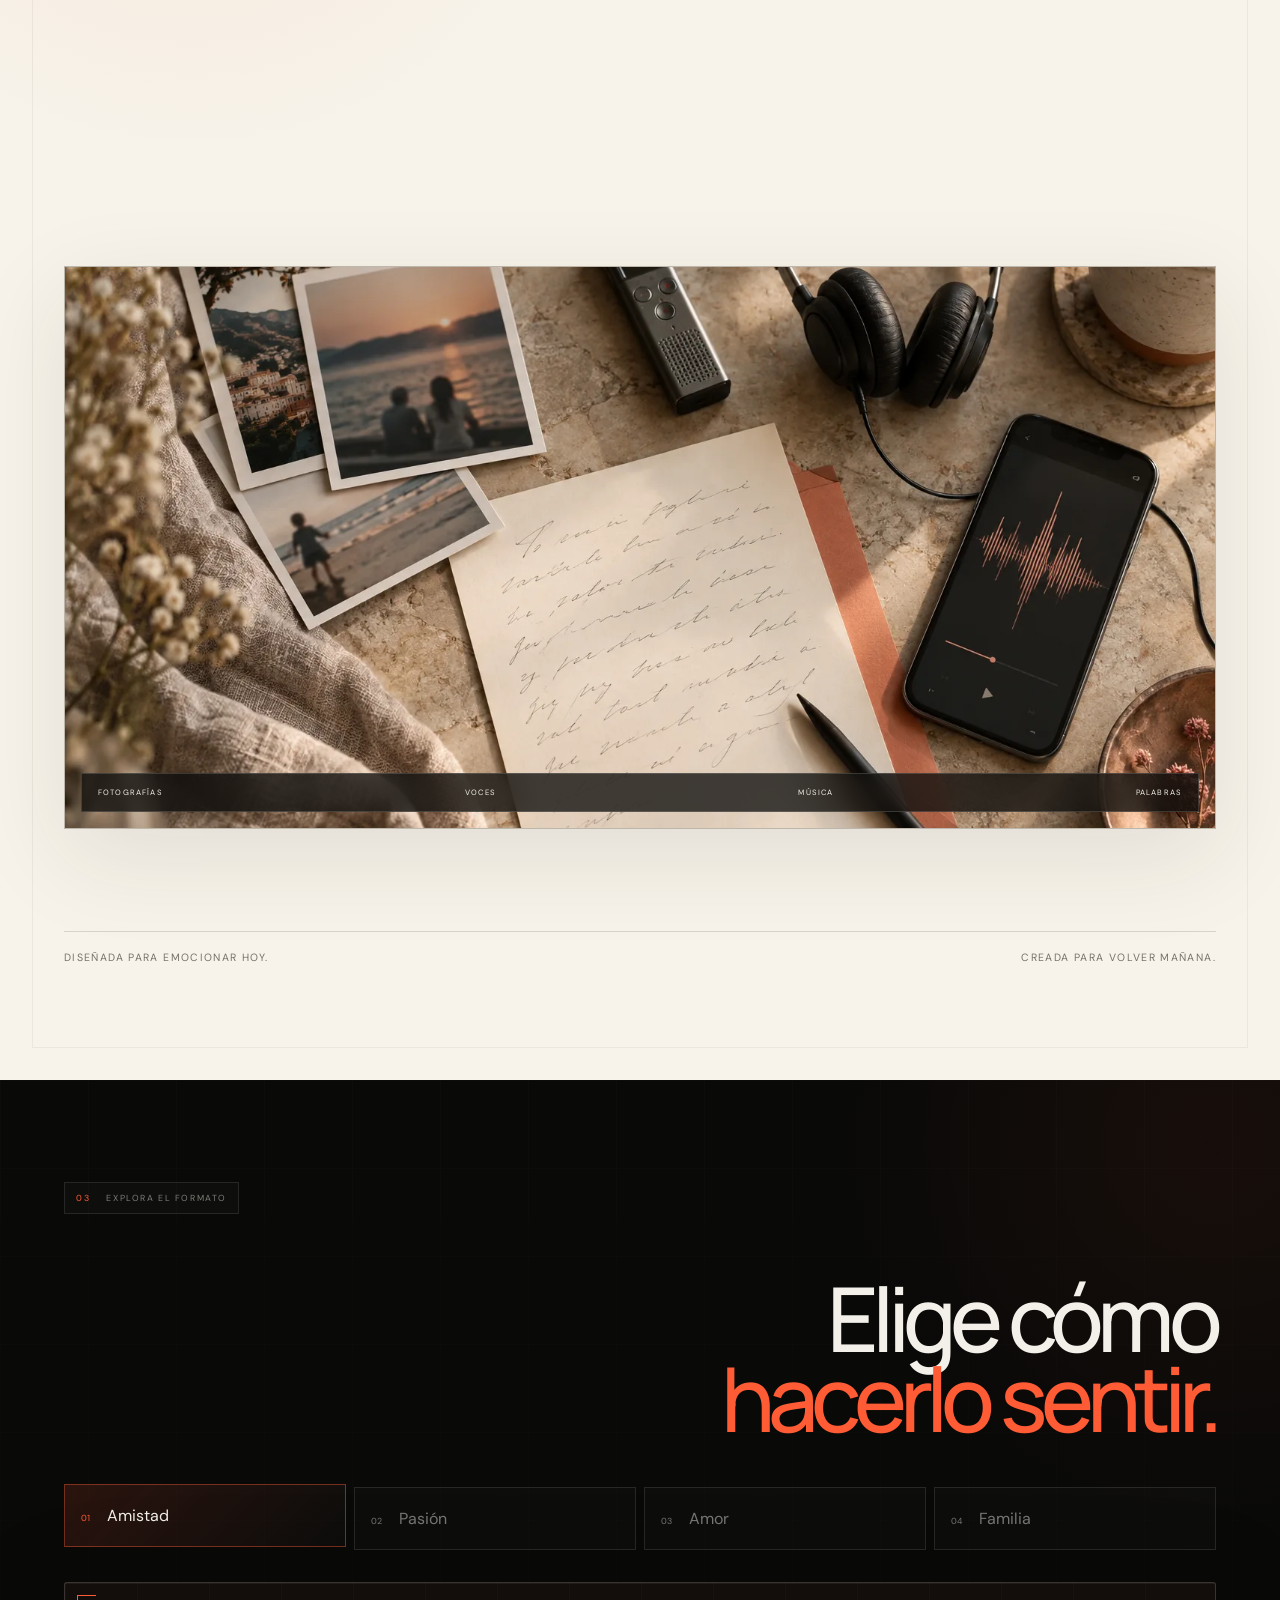
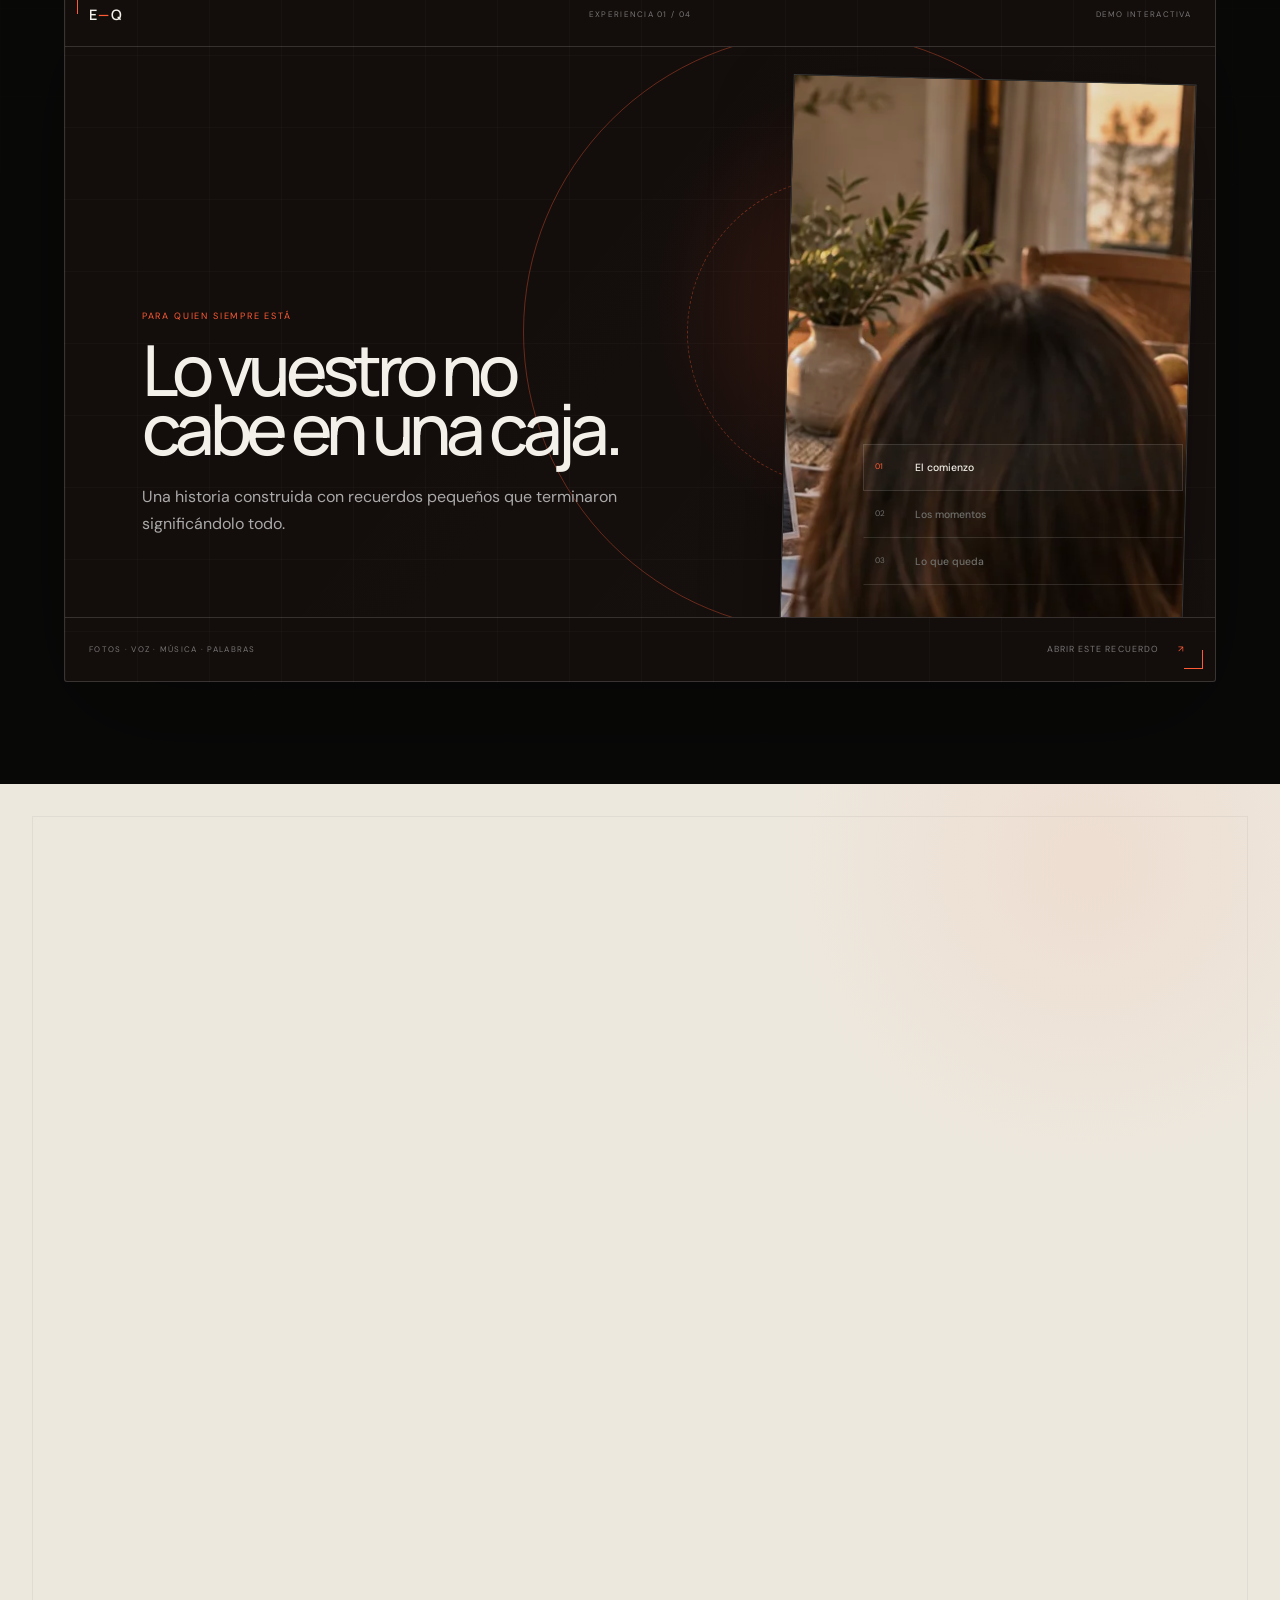
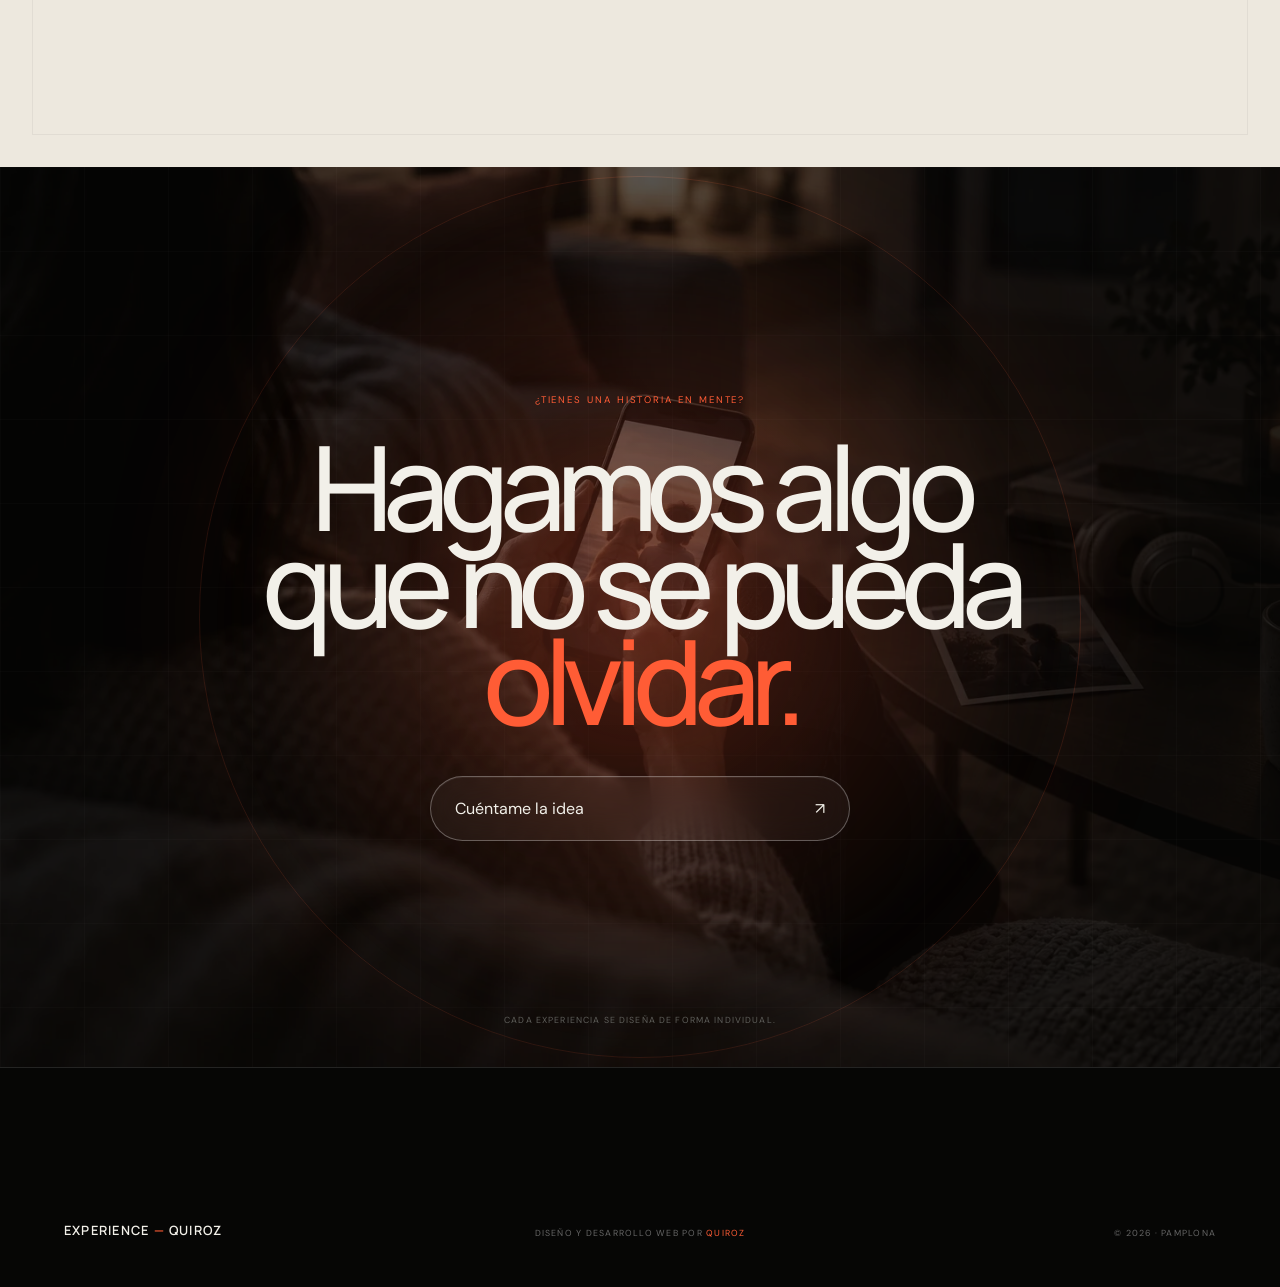
==== commit 9cd6ea5b: "Create premium 3D memory hero" ====
--- a/index.html
+++ b/index.html
@@ -10,6 +10,7 @@
     />
     <meta name="robots" content="noindex, nofollow" />
     <title>EXPERIENCE — QUIROZ</title>
+    <link rel="preload" as="image" href="./assets/experience-story/hero-memory-3d-v2.webp" type="image/webp" fetchpriority="high" />
     <link
       rel="icon"
       href="data:image/svg+xml,%3Csvg xmlns='http://www.w3.org/2000/svg' viewBox='0 0 64 64'%3E%3Crect width='64' height='64' rx='16' fill='%23080808'/%3E%3Cpath d='M17 18h31v8H26v7h18v8H26v7h22v8H17z' fill='%23ff5c35'/%3E%3C/svg%3E"
@@ -75,22 +76,26 @@
           </div>
         </div>
 
-        <div class="memory-object" aria-label="Representación abstracta de un recuerdo digital">
+        <div class="memory-object">
           <div class="memory-object__ring memory-object__ring--outer"></div>
           <div class="memory-object__ring memory-object__ring--middle"></div>
-          <div class="memory-object__core" aria-hidden="true">
-            <span class="memory-object__initial">E</span>
-          </div>
-          <span class="memory-object__label memory-object__label--top">MEMORIA / 01</span>
-          <span class="memory-object__label memory-object__label--bottom">HECHO PARA SENTIR</span>
-          <figure class="hero-memory-card hero-memory-card--one" aria-hidden="true">
-            <img src="./assets/experience-story/memories.webp" alt="" width="1536" height="1024" decoding="async" />
-            <figcaption>FOTOS · PALABRAS</figcaption>
-          </figure>
-          <figure class="hero-memory-card hero-memory-card--two" aria-hidden="true">
-            <img src="./assets/experience-story/devices.webp" alt="" width="1586" height="992" decoding="async" />
-            <figcaption>VOZ · MÚSICA</figcaption>
-          </figure>
+          <div class="memory-object__stage" aria-hidden="true"></div>
+          <div class="memory-object__art-wrap">
+            <img
+              class="memory-object__art"
+              src="./assets/experience-story/hero-memory-3d-v2.webp"
+              alt="Escultura tridimensional de una memoria digital formada por fotografías, una onda de voz, palabras y una línea temporal alrededor de la letra E"
+              width="1254"
+              height="1254"
+              decoding="async"
+              fetchpriority="high"
+            />
+          </div>
+          <span class="memory-object__label memory-object__label--top">ARCHIVO EMOCIONAL / 001</span>
+          <span class="memory-object__label memory-object__label--bottom">HECHO PARA UNA SOLA PERSONA</span>
+          <div class="memory-object__edition" aria-hidden="true">
+            <span>FOTOGRAFÍA</span><i></i><span>VOZ</span><i></i><span>MÚSICA</span><i></i><span>PALABRAS</span>
+          </div>
         </div>
 
       </section>
--- a/styles.css
+++ b/styles.css
@@ -1380,12 +1380,141 @@
 .closing__light { z-index: 1; }
 .closing > :not(.closing__media):not(.closing__light) { z-index: 2; }
 
+/* Hero artifact: a bespoke 3D archive instead of a conventional website visual. */
+.hero {
+  grid-template-columns: minmax(0, 1.04fr) minmax(430px, .96fr);
+}
+
+.memory-object {
+  z-index: 1;
+  width: min(47vw, 700px);
+  margin-right: -1.5vw;
+  isolation: isolate;
+  perspective: 1200px;
+  filter: none;
+}
+
+.memory-object::before {
+  z-index: -3;
+  width: 82%;
+  background: rgba(var(--accent-rgb), .2);
+  filter: blur(80px);
+}
+
+.memory-object::after {
+  z-index: -1;
+  inset: 1%;
+  opacity: .8;
+}
+
+.memory-object__stage {
+  position: absolute;
+  z-index: -2;
+  inset: 9%;
+  border: 1px solid rgba(23,21,18,.12);
+  border-radius: 50%;
+  background:
+    radial-gradient(circle at 43% 38%, rgba(255,255,255,.28), transparent 4%),
+    radial-gradient(circle at 50% 52%, rgba(18,15,13,.97) 0 35%, rgba(37,26,20,.88) 54%, rgba(var(--accent-rgb),.16) 68%, transparent 72%);
+  box-shadow:
+    0 45px 100px rgba(61,37,24,.25),
+    inset 0 0 0 12px rgba(255,255,255,.018),
+    inset 0 0 90px rgba(var(--accent-rgb),.12);
+}
+
+.memory-object__art-wrap {
+  position: relative;
+  z-index: 4;
+  width: 106%;
+  margin-left: -3%;
+  transform-style: preserve-3d;
+  animation: hero-artifact-float 8s cubic-bezier(.45,.05,.3,.95) infinite;
+}
+
+.memory-object__art-wrap::after {
+  content: '';
+  position: absolute;
+  inset: 10% 13%;
+  z-index: 2;
+  border-radius: 50%;
+  background: linear-gradient(112deg, transparent 33%, rgba(255,255,255,.16) 48%, transparent 61%);
+  mix-blend-mode: screen;
+  opacity: .34;
+  transform: translateX(-15%);
+  animation: hero-artifact-sheen 7s ease-in-out infinite;
+  pointer-events: none;
+}
+
+.memory-object__art {
+  display: block;
+  width: 100%;
+  height: auto;
+  filter:
+    drop-shadow(0 44px 38px rgba(29,18,12,.3))
+    drop-shadow(0 0 24px rgba(var(--accent-rgb),.14));
+}
+
+.memory-object__ring--outer {
+  inset: -1%;
+  border-color: rgba(23,21,18,.22);
+}
+
+.memory-object__ring--middle {
+  inset: 10%;
+  border-color: rgba(var(--accent-rgb), .55);
+  box-shadow: 0 0 90px rgba(var(--accent-rgb), .12);
+}
+
+.memory-object__label { z-index: 6; }
+.memory-object__label--top { top: 5%; right: 3%; color: rgba(23,21,18,.56); }
+.memory-object__label--bottom { left: 0; bottom: 8%; color: rgba(23,21,18,.58); }
+
+.memory-object__edition {
+  position: absolute;
+  z-index: 7;
+  right: 1%;
+  bottom: 1%;
+  display: flex;
+  align-items: center;
+  gap: .55rem;
+  padding: .65rem .75rem;
+  border: 1px solid rgba(23,21,18,.12);
+  background: rgba(248,244,235,.64);
+  box-shadow: 0 18px 50px rgba(47,31,19,.1);
+  backdrop-filter: blur(16px);
+  color: rgba(23,21,18,.68);
+  font-size: .38rem;
+  letter-spacing: .13em;
+}
+
+.memory-object__edition i {
+  width: 3px;
+  height: 3px;
+  border-radius: 50%;
+  background: var(--accent);
+  box-shadow: 0 0 10px rgba(var(--accent-rgb),.6);
+}
+
+@keyframes hero-artifact-float {
+  0%, 100% { transform: translate3d(0, 0, 0) rotateX(0deg) rotateZ(-1deg); }
+  50% { transform: translate3d(0, -12px, 26px) rotateX(1.5deg) rotateZ(.8deg); }
+}
+
+@keyframes hero-artifact-sheen {
+  0%, 24% { opacity: 0; transform: translateX(-30%) rotate(8deg); }
+  48% { opacity: .34; }
+  74%, 100% { opacity: 0; transform: translateX(34%) rotate(8deg); }
+}
+
 @media (max-width: 980px) {
   .site-header { height: var(--header-height); margin-top: 8px; width: calc(100% - 16px); }
   .hero::before { inset: 11% 1rem 2rem; }
   .hero::after { display: none; }
   .featured-project:first-child { min-height: min(92vw, 740px); }
   .manifesto::after, .formats::after, .process::after { inset: 1rem; }
+  .hero { grid-template-columns: 1fr; }
+  .memory-object { right: -12vw; top: 8%; width: min(78vw, 680px); margin: 0; opacity: .94; }
+  .memory-object__edition { display: none; }
 }
 
 @media (max-width: 720px) {
@@ -1403,7 +1532,7 @@
   .intro__skip { top: 1.2rem; right: 1.2rem; }
   .hero { min-height: 860px; background-size: 52px 52px, 52px 52px, auto, auto, auto; }
   .hero::before { inset: 10% .65rem 1rem; }
-  .memory-object { top: 11%; }
+  .memory-object { top: 5%; right: -42vw; width: 126vw; opacity: .78; }
   .memory-object__label { display: none; }
   .hero-memory-card { display: none; }
   .featured-projects, .demo-section, .ingredients { background-size: auto; }
@@ -1433,5 +1562,5 @@
   html { scroll-behavior: auto; }
   *, *::before, *::after { animation-duration: .01ms !important; animation-iteration-count: 1 !important; transition-duration: .01ms !important; }
   .reveal { opacity: 1; transform: none; }
-  .intro__orbit, .memory-object__ring, .stage-orbit { animation: none; }
-}
+  .intro__orbit, .memory-object__ring, .memory-object__art-wrap, .memory-object__art-wrap::after, .stage-orbit { animation: none; }
+}
